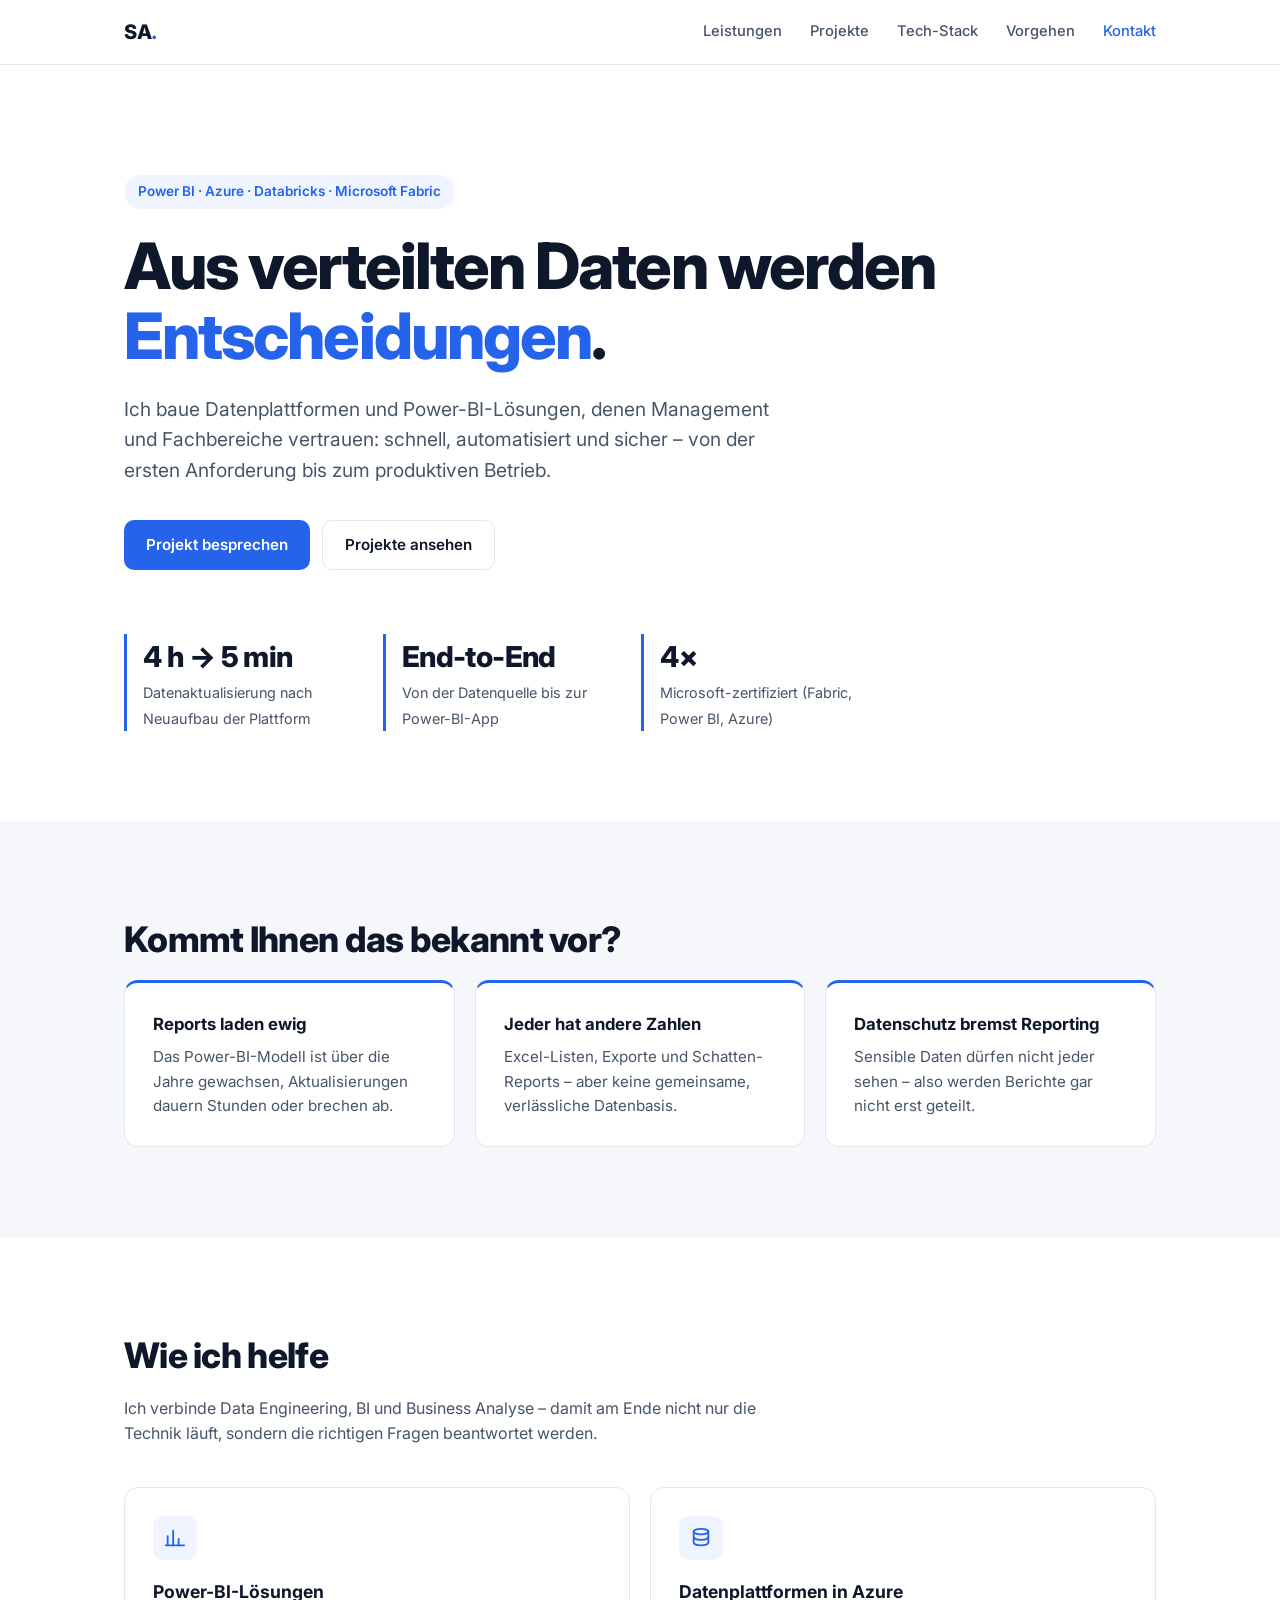
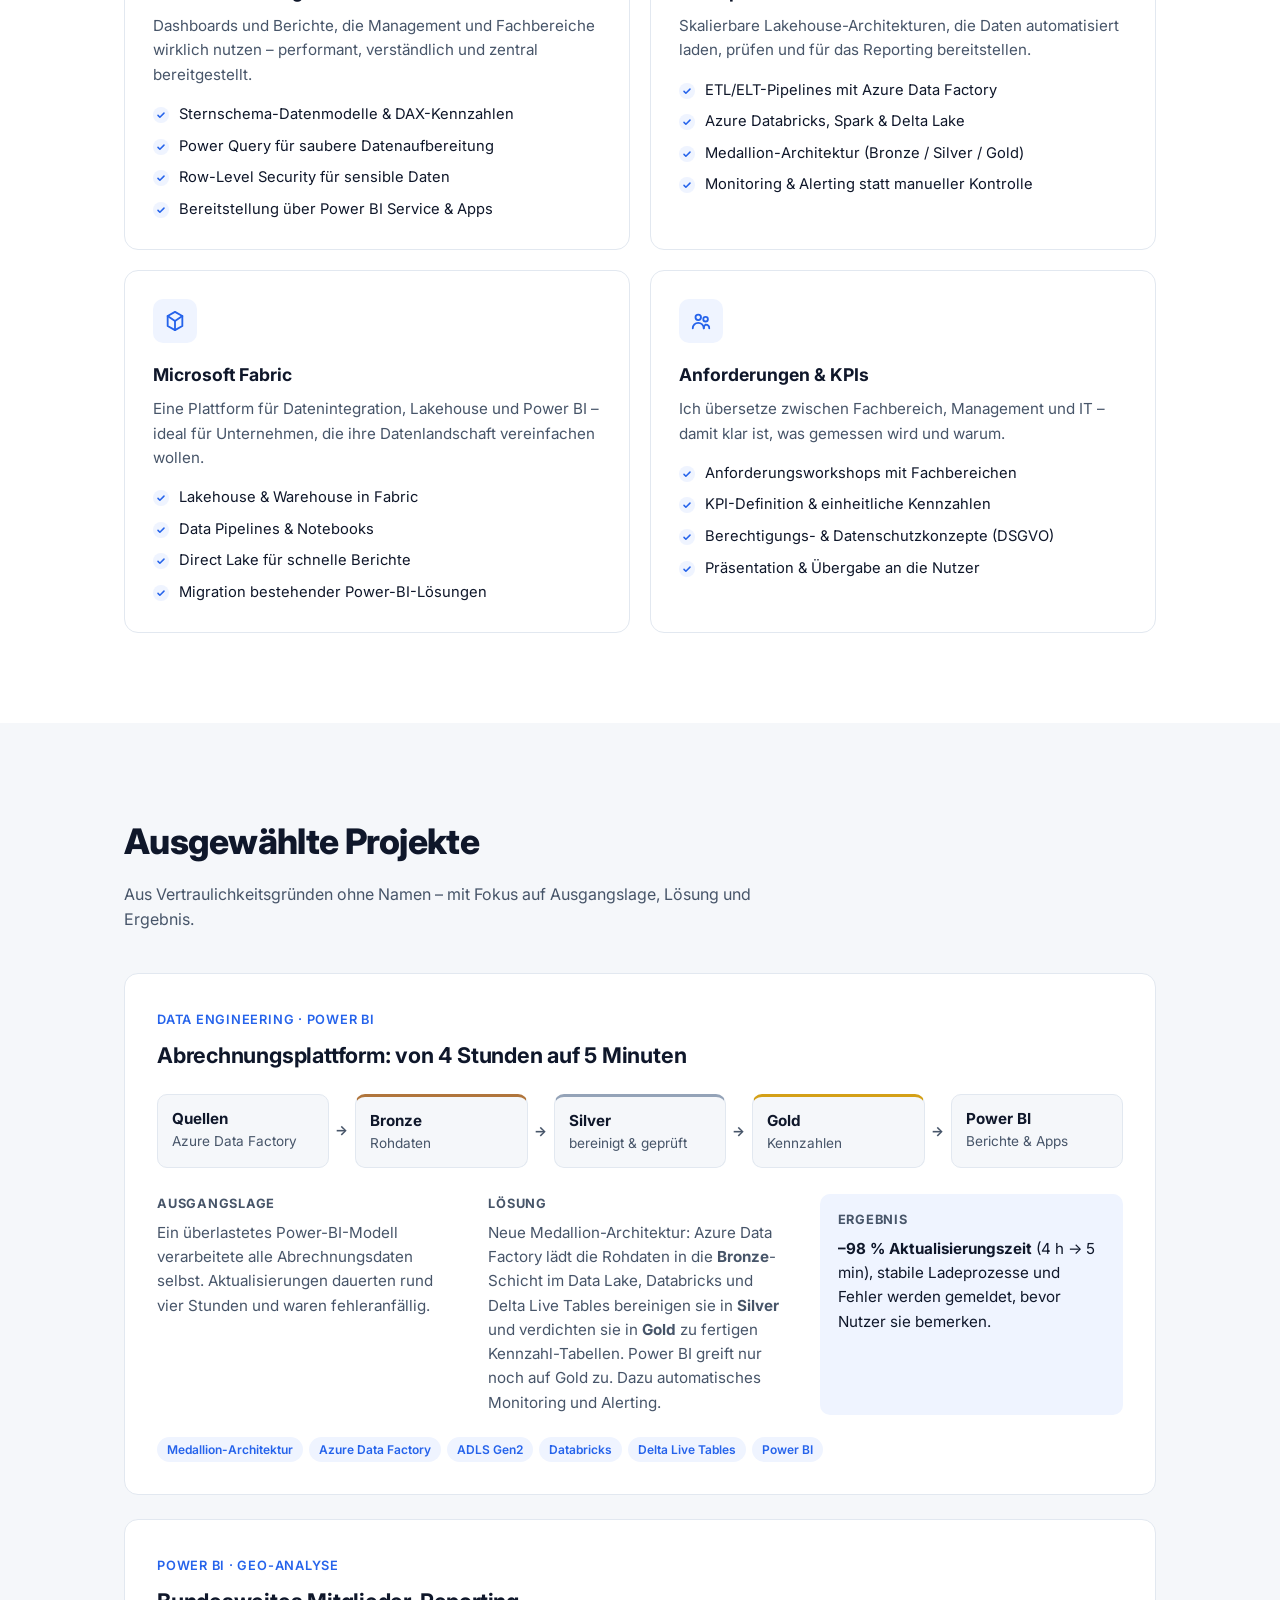
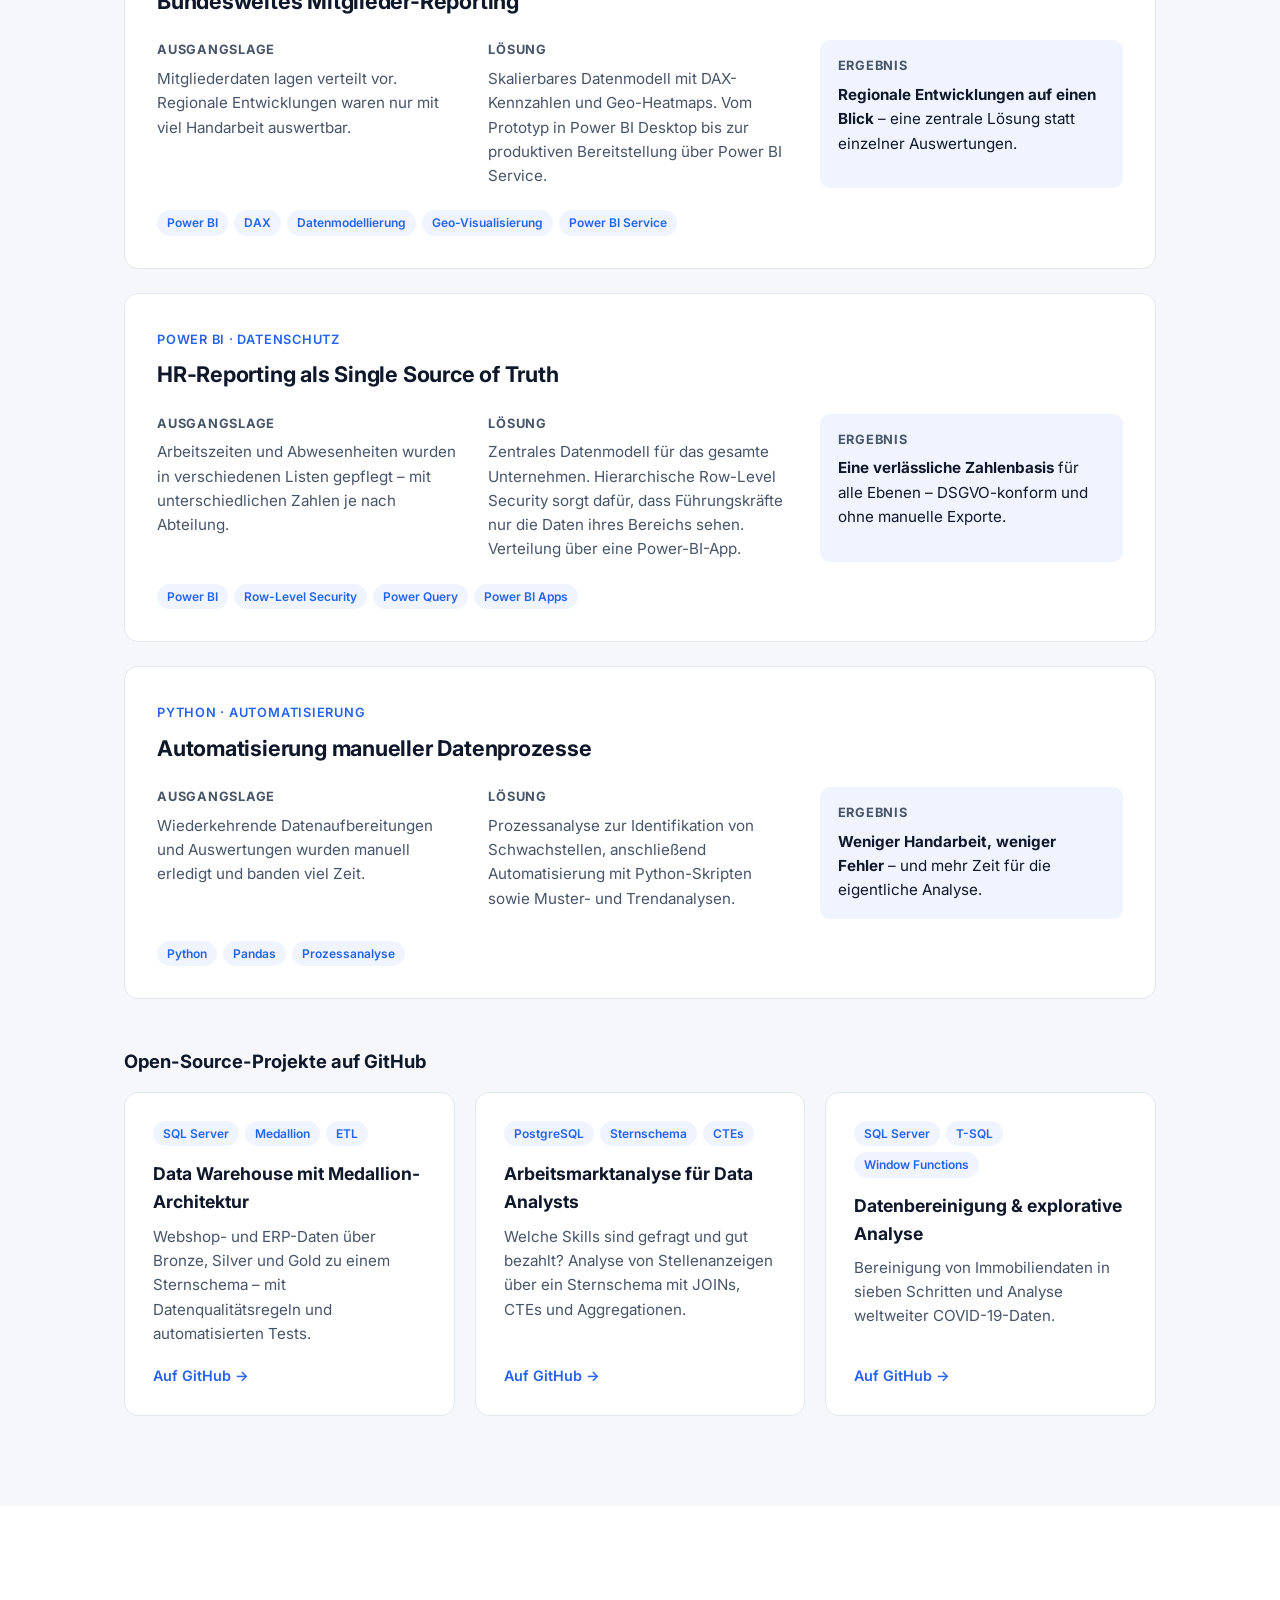
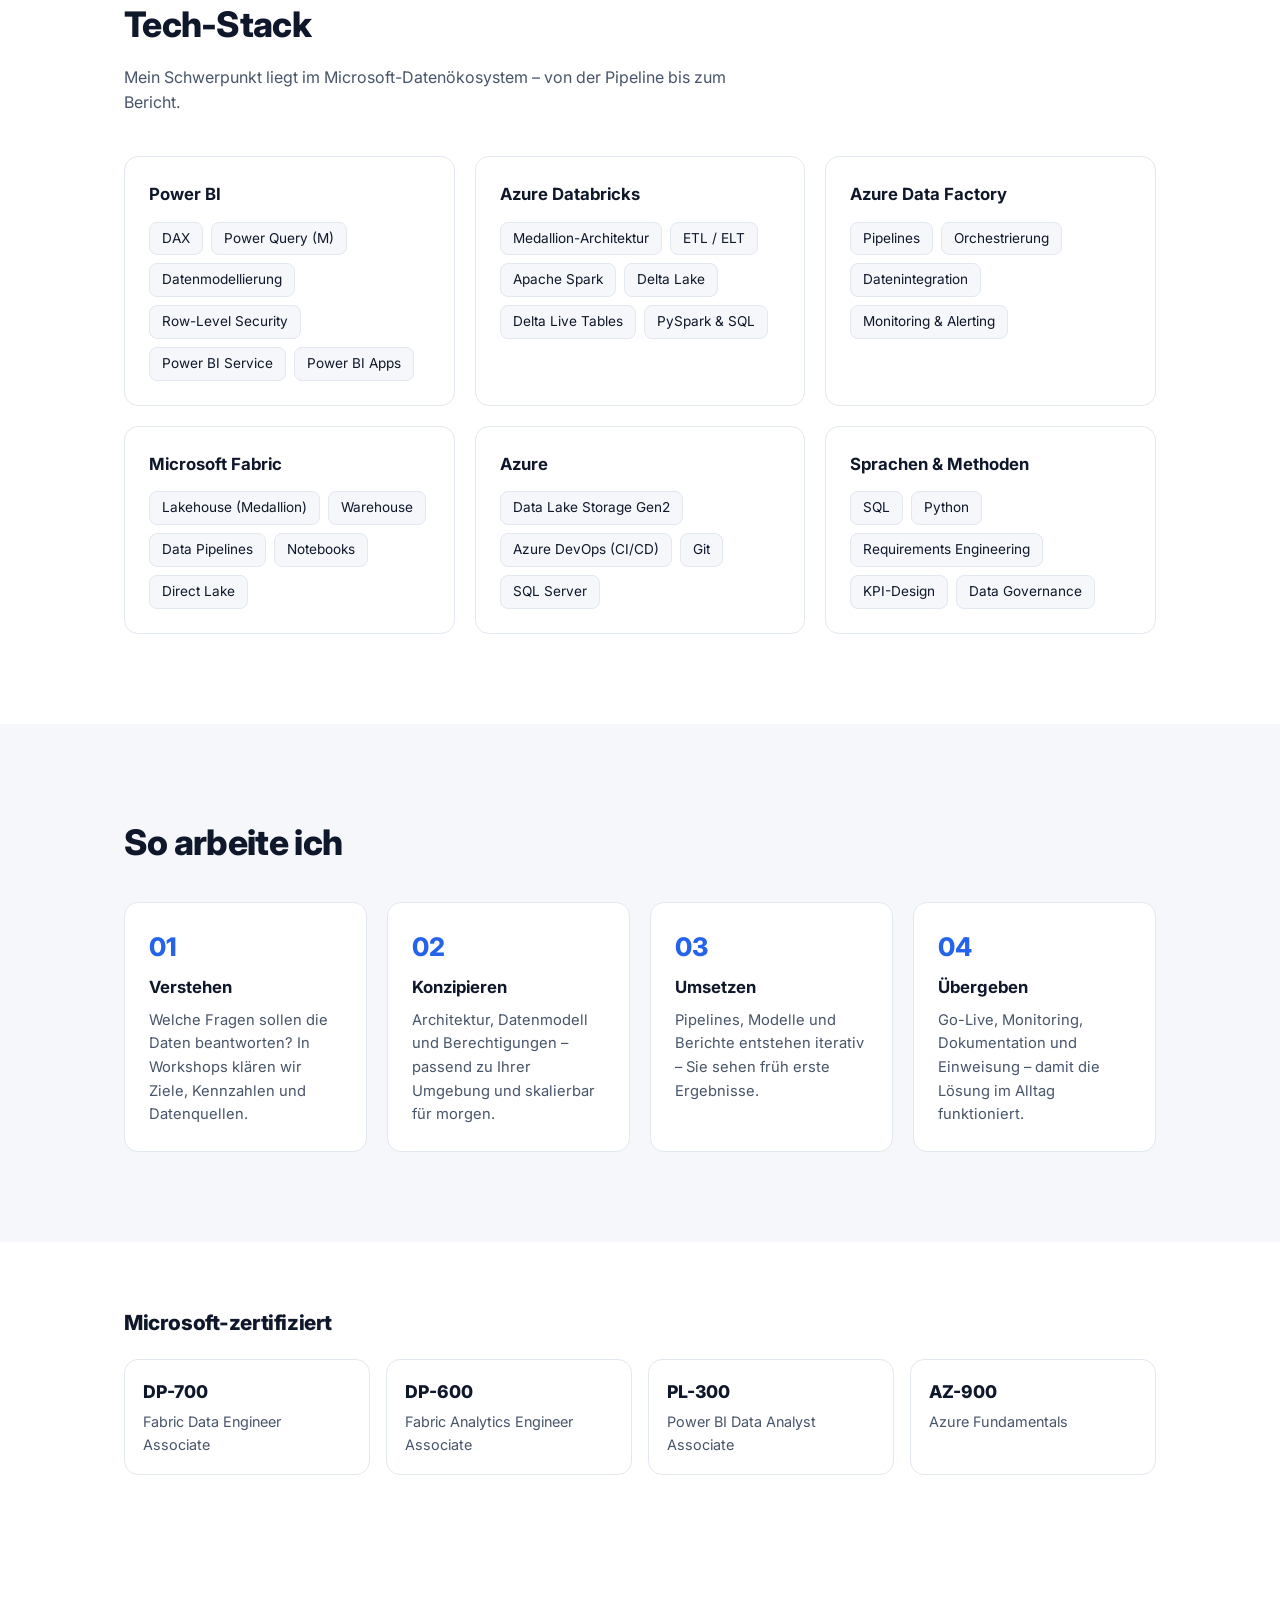
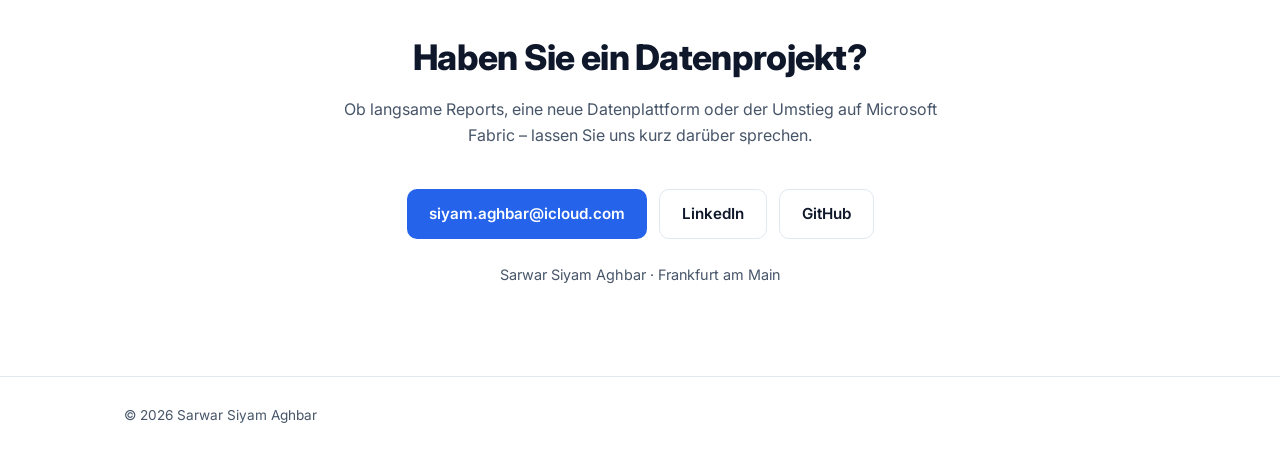
==== index.html @ bb701ed4 "Data-Warehouse-Projekt in Projektliste aufnehmen Co-Authored-By: Claude Opus 5.5 <noreply@anthropic." ====
<!doctype html>
<html lang="de">
<head>
  <meta charset="utf-8">
  <meta name="viewport" content="width=device-width, initial-scale=1">
  <title>Siyam Aghbar – Power BI & Azure Data Engineering</title>
  <meta name="description" content="Power BI, Azure Databricks, Azure Data Factory und Microsoft Fabric: Ich mache aus verteilten Daten verlässliche Reports und skalierbare Datenplattformen.">
  <link rel="preconnect" href="https://fonts.googleapis.com">
  <link rel="preconnect" href="https://fonts.gstatic.com" crossorigin>
  <link href="https://fonts.googleapis.com/css2?family=Inter:wght@400;500;600;700;800&display=swap" rel="stylesheet">
  <link rel="stylesheet" href="style.css">
</head>
<body>

  <header class="nav">
    <div class="container nav-inner">
      <a href="#top" class="logo">SA<span>.</span></a>
      <nav>
        <a href="#leistungen">Leistungen</a>
        <a href="#projekte">Projekte</a>
        <a href="#stack">Tech-Stack</a>
        <a href="#vorgehen">Vorgehen</a>
        <a href="#kontakt" class="nav-cta">Kontakt</a>
      </nav>
    </div>
  </header>

  <main id="top">

    <!-- HERO -->
    <section class="hero">
      <div class="container">
        <p class="eyebrow">Power BI · Azure · Databricks · Microsoft Fabric</p>
        <h1>Aus verteilten Daten werden <span class="hl">Entscheidungen</span>.</h1>
        <p class="lead">
          Ich baue Datenplattformen und Power-BI-Lösungen, denen Management und Fachbereiche vertrauen:
          schnell, automatisiert und sicher – von der ersten Anforderung bis zum produktiven Betrieb.
        </p>
        <div class="hero-actions">
          <a href="#kontakt" class="btn btn-primary">Projekt besprechen</a>
          <a href="#projekte" class="btn btn-ghost">Projekte ansehen</a>
        </div>
        <ul class="stats">
          <li><strong>4 h → 5 min</strong><span>Datenaktualisierung nach Neuaufbau der Plattform</span></li>
          <li><strong>End-to-End</strong><span>Von der Datenquelle bis zur Power-BI-App</span></li>
          <li><strong>4×</strong><span>Microsoft-zertifiziert (Fabric, Power BI, Azure)</span></li>
        </ul>
      </div>
    </section>

    <!-- PROBLEME -->
    <section class="section alt">
      <div class="container">
        <h2 class="section-title">Kommt Ihnen das bekannt vor?</h2>
        <div class="cards three pains">
          <div class="card">
            <h3>Reports laden ewig</h3>
            <p>Das Power-BI-Modell ist über die Jahre gewachsen, Aktualisierungen dauern Stunden oder brechen ab.</p>
          </div>
          <div class="card">
            <h3>Jeder hat andere Zahlen</h3>
            <p>Excel-Listen, Exporte und Schatten-Reports – aber keine gemeinsame, verlässliche Datenbasis.</p>
          </div>
          <div class="card">
            <h3>Datenschutz bremst Reporting</h3>
            <p>Sensible Daten dürfen nicht jeder sehen – also werden Berichte gar nicht erst geteilt.</p>
          </div>
        </div>
      </div>
    </section>

    <!-- LEISTUNGEN -->
    <section id="leistungen" class="section">
      <div class="container">
        <h2 class="section-title">Wie ich helfe</h2>
        <p class="section-intro">Ich verbinde Data Engineering, BI und Business Analyse – damit am Ende nicht nur die Technik läuft, sondern die richtigen Fragen beantwortet werden.</p>
        <div class="cards two">
          <article class="card service">
            <div class="icon" aria-hidden="true">
              <svg viewBox="0 0 24 24"><path d="M4 20V10"/><path d="M10 20V4"/><path d="M16 20v-7"/><path d="M22 20H2"/></svg>
            </div>
            <h3>Power-BI-Lösungen</h3>
            <p>Dashboards und Berichte, die Management und Fachbereiche wirklich nutzen – performant, verständlich und zentral bereitgestellt.</p>
            <ul class="checks">
              <li>Sternschema-Datenmodelle & DAX-Kennzahlen</li>
              <li>Power Query für saubere Datenaufbereitung</li>
              <li>Row-Level Security für sensible Daten</li>
              <li>Bereitstellung über Power BI Service & Apps</li>
            </ul>
          </article>
          <article class="card service">
            <div class="icon" aria-hidden="true">
              <svg viewBox="0 0 24 24"><ellipse cx="12" cy="5" rx="8" ry="3"/><path d="M4 5v6c0 1.7 3.6 3 8 3s8-1.3 8-3V5"/><path d="M4 11v6c0 1.7 3.6 3 8 3s8-1.3 8-3v-6"/></svg>
            </div>
            <h3>Datenplattformen in Azure</h3>
            <p>Skalierbare Lakehouse-Architekturen, die Daten automatisiert laden, prüfen und für das Reporting bereitstellen.</p>
            <ul class="checks">
              <li>ETL/ELT-Pipelines mit Azure Data Factory</li>
              <li>Azure Databricks, Spark & Delta Lake</li>
              <li>Medallion-Architektur (Bronze / Silver / Gold)</li>
              <li>Monitoring & Alerting statt manueller Kontrolle</li>
            </ul>
          </article>
          <article class="card service">
            <div class="icon" aria-hidden="true">
              <svg viewBox="0 0 24 24"><path d="M12 2l8 4.5v11L12 22l-8-4.5v-11z"/><path d="M12 22V12"/><path d="M20 6.5l-8 5.5-8-5.5"/></svg>
            </div>
            <h3>Microsoft Fabric</h3>
            <p>Eine Plattform für Datenintegration, Lakehouse und Power BI – ideal für Unternehmen, die ihre Datenlandschaft vereinfachen wollen.</p>
            <ul class="checks">
              <li>Lakehouse & Warehouse in Fabric</li>
              <li>Data Pipelines & Notebooks</li>
              <li>Direct Lake für schnelle Berichte</li>
              <li>Migration bestehender Power-BI-Lösungen</li>
            </ul>
          </article>
          <article class="card service">
            <div class="icon" aria-hidden="true">
              <svg viewBox="0 0 24 24"><circle cx="9" cy="8" r="3"/><circle cx="17" cy="10" r="2.5"/><path d="M3 20c0-3.3 2.7-6 6-6s6 2.7 6 6"/><path d="M15 20c0-2 1-3.5 2-4 2.5 0 4 1.8 4 4"/></svg>
            </div>
            <h3>Anforderungen & KPIs</h3>
            <p>Ich übersetze zwischen Fachbereich, Management und IT – damit klar ist, was gemessen wird und warum.</p>
            <ul class="checks">
              <li>Anforderungsworkshops mit Fachbereichen</li>
              <li>KPI-Definition & einheitliche Kennzahlen</li>
              <li>Berechtigungs- & Datenschutzkonzepte (DSGVO)</li>
              <li>Präsentation & Übergabe an die Nutzer</li>
            </ul>
          </article>
        </div>
      </div>
    </section>

    <!-- PROJEKTE -->
    <section id="projekte" class="section alt">
      <div class="container">
        <h2 class="section-title">Ausgewählte Projekte</h2>
        <p class="section-intro">Aus Vertraulichkeitsgründen ohne Namen – mit Fokus auf Ausgangslage, Lösung und Ergebnis.</p>

        <article class="case">
          <div class="case-head">
            <span class="case-label">Data Engineering · Power BI</span>
            <h3>Abrechnungsplattform: von 4 Stunden auf 5 Minuten</h3>
          </div>
          <div class="flow" aria-label="Datenfluss der Medallion-Architektur">
            <div class="flow-step"><strong>Quellen</strong><span>Azure Data Factory</span></div>
            <div class="flow-step bronze"><strong>Bronze</strong><span>Rohdaten</span></div>
            <div class="flow-step silver"><strong>Silver</strong><span>bereinigt & geprüft</span></div>
            <div class="flow-step gold"><strong>Gold</strong><span>Kennzahlen</span></div>
            <div class="flow-step"><strong>Power BI</strong><span>Berichte & Apps</span></div>
          </div>
          <div class="case-grid">
            <div><h4>Ausgangslage</h4><p>Ein überlastetes Power-BI-Modell verarbeitete alle Abrechnungsdaten selbst. Aktualisierungen dauerten rund vier Stunden und waren fehleranfällig.</p></div>
            <div><h4>Lösung</h4><p>Neue Medallion-Architektur: Azure Data Factory lädt die Rohdaten in die <strong>Bronze</strong>-Schicht im Data Lake, Databricks und Delta Live Tables bereinigen sie in <strong>Silver</strong> und verdichten sie in <strong>Gold</strong> zu fertigen Kennzahl-Tabellen. Power BI greift nur noch auf Gold zu. Dazu automatisches Monitoring und Alerting.</p></div>
            <div class="result"><h4>Ergebnis</h4><p><strong>–98 % Aktualisierungszeit</strong> (4 h → 5 min), stabile Ladeprozesse und Fehler werden gemeldet, bevor Nutzer sie bemerken.</p></div>
          </div>
          <div class="tags"><span>Medallion-Architektur</span><span>Azure Data Factory</span><span>ADLS Gen2</span><span>Databricks</span><span>Delta Live Tables</span><span>Power BI</span></div>
        </article>

        <article class="case">
          <div class="case-head">
            <span class="case-label">Power BI · Geo-Analyse</span>
            <h3>Bundesweites Mitglieder-Reporting</h3>
          </div>
          <div class="case-grid">
            <div><h4>Ausgangslage</h4><p>Mitgliederdaten lagen verteilt vor. Regionale Entwicklungen waren nur mit viel Handarbeit auswertbar.</p></div>
            <div><h4>Lösung</h4><p>Skalierbares Datenmodell mit DAX-Kennzahlen und Geo-Heatmaps. Vom Prototyp in Power BI Desktop bis zur produktiven Bereitstellung über Power BI Service.</p></div>
            <div class="result"><h4>Ergebnis</h4><p><strong>Regionale Entwicklungen auf einen Blick</strong> – eine zentrale Lösung statt einzelner Auswertungen.</p></div>
          </div>
          <div class="tags"><span>Power BI</span><span>DAX</span><span>Datenmodellierung</span><span>Geo-Visualisierung</span><span>Power BI Service</span></div>
        </article>

        <article class="case">
          <div class="case-head">
            <span class="case-label">Power BI · Datenschutz</span>
            <h3>HR-Reporting als Single Source of Truth</h3>
          </div>
          <div class="case-grid">
            <div><h4>Ausgangslage</h4><p>Arbeitszeiten und Abwesenheiten wurden in verschiedenen Listen gepflegt – mit unterschiedlichen Zahlen je nach Abteilung.</p></div>
            <div><h4>Lösung</h4><p>Zentrales Datenmodell für das gesamte Unternehmen. Hierarchische Row-Level Security sorgt dafür, dass Führungskräfte nur die Daten ihres Bereichs sehen. Verteilung über eine Power-BI-App.</p></div>
            <div class="result"><h4>Ergebnis</h4><p><strong>Eine verlässliche Zahlenbasis</strong> für alle Ebenen – DSGVO-konform und ohne manuelle Exporte.</p></div>
          </div>
          <div class="tags"><span>Power BI</span><span>Row-Level Security</span><span>Power Query</span><span>Power BI Apps</span></div>
        </article>

        <article class="case">
          <div class="case-head">
            <span class="case-label">Python · Automatisierung</span>
            <h3>Automatisierung manueller Datenprozesse</h3>
          </div>
          <div class="case-grid">
            <div><h4>Ausgangslage</h4><p>Wiederkehrende Datenaufbereitungen und Auswertungen wurden manuell erledigt und banden viel Zeit.</p></div>
            <div><h4>Lösung</h4><p>Prozessanalyse zur Identifikation von Schwachstellen, anschließend Automatisierung mit Python-Skripten sowie Muster- und Trendanalysen.</p></div>
            <div class="result"><h4>Ergebnis</h4><p><strong>Weniger Handarbeit, weniger Fehler</strong> – und mehr Zeit für die eigentliche Analyse.</p></div>
          </div>
          <div class="tags"><span>Python</span><span>Pandas</span><span>Prozessanalyse</span></div>
        </article>

        <h3 class="sub-title">Open-Source-Projekte auf GitHub</h3>
        <div class="cards three">
          <a class="card project" href="https://github.com/sarwar-siyam/sql-data-warehouse-project" target="_blank" rel="noopener">
            <div class="tags"><span>SQL Server</span><span>Medallion</span><span>ETL</span></div>
            <h3>Data Warehouse mit Medallion-Architektur</h3>
            <p>Webshop- und ERP-Daten über Bronze, Silver und Gold zu einem Sternschema – mit Datenqualitätsregeln und automatisierten Tests.</p>
            <span class="more">Auf GitHub →</span>
          </a>
          <a class="card project" href="https://github.com/sarwar-siyam/Postgres_Queries" target="_blank" rel="noopener">
            <div class="tags"><span>PostgreSQL</span><span>Sternschema</span><span>CTEs</span></div>
            <h3>Arbeitsmarktanalyse für Data Analysts</h3>
            <p>Welche Skills sind gefragt und gut bezahlt? Analyse von Stellenanzeigen über ein Sternschema mit JOINs, CTEs und Aggregationen.</p>
            <span class="more">Auf GitHub →</span>
          </a>
          <a class="card project" href="https://github.com/sarwar-siyam/sql_projekte" target="_blank" rel="noopener">
            <div class="tags"><span>SQL Server</span><span>T-SQL</span><span>Window Functions</span></div>
            <h3>Datenbereinigung & explorative Analyse</h3>
            <p>Bereinigung von Immobiliendaten in sieben Schritten und Analyse weltweiter COVID-19-Daten.</p>
            <span class="more">Auf GitHub →</span>
          </a>
        </div>
      </div>
    </section>

    <!-- TECH STACK -->
    <section id="stack" class="section">
      <div class="container">
        <h2 class="section-title">Tech-Stack</h2>
        <p class="section-intro">Mein Schwerpunkt liegt im Microsoft-Datenökosystem – von der Pipeline bis zum Bericht.</p>
        <div class="stack">
          <div class="stack-item">
            <h3>Power BI</h3>
            <ul class="chips"><li>DAX</li><li>Power Query (M)</li><li>Datenmodellierung</li><li>Row-Level Security</li><li>Power BI Service</li><li>Power BI Apps</li></ul>
          </div>
          <div class="stack-item">
            <h3>Azure Databricks</h3>
            <ul class="chips"><li>Medallion-Architektur</li><li>ETL / ELT</li><li>Apache Spark</li><li>Delta Lake</li><li>Delta Live Tables</li><li>PySpark & SQL</li></ul>
          </div>
          <div class="stack-item">
            <h3>Azure Data Factory</h3>
            <ul class="chips"><li>Pipelines</li><li>Orchestrierung</li><li>Datenintegration</li><li>Monitoring & Alerting</li></ul>
          </div>
          <div class="stack-item">
            <h3>Microsoft Fabric</h3>
            <ul class="chips"><li>Lakehouse (Medallion)</li><li>Warehouse</li><li>Data Pipelines</li><li>Notebooks</li><li>Direct Lake</li></ul>
          </div>
          <div class="stack-item">
            <h3>Azure</h3>
            <ul class="chips"><li>Data Lake Storage Gen2</li><li>Azure DevOps (CI/CD)</li><li>Git</li><li>SQL Server</li></ul>
          </div>
          <div class="stack-item">
            <h3>Sprachen & Methoden</h3>
            <ul class="chips"><li>SQL</li><li>Python</li><li>Requirements Engineering</li><li>KPI-Design</li><li>Data Governance</li></ul>
          </div>
        </div>
      </div>
    </section>

    <!-- VORGEHEN -->
    <section id="vorgehen" class="section alt">
      <div class="container">
        <h2 class="section-title">So arbeite ich</h2>
        <ol class="steps">
          <li><span class="num">01</span><h3>Verstehen</h3><p>Welche Fragen sollen die Daten beantworten? In Workshops klären wir Ziele, Kennzahlen und Datenquellen.</p></li>
          <li><span class="num">02</span><h3>Konzipieren</h3><p>Architektur, Datenmodell und Berechtigungen – passend zu Ihrer Umgebung und skalierbar für morgen.</p></li>
          <li><span class="num">03</span><h3>Umsetzen</h3><p>Pipelines, Modelle und Berichte entstehen iterativ – Sie sehen früh erste Ergebnisse.</p></li>
          <li><span class="num">04</span><h3>Übergeben</h3><p>Go-Live, Monitoring, Dokumentation und Einweisung – damit die Lösung im Alltag funktioniert.</p></li>
        </ol>
      </div>
    </section>

    <!-- ZERTIFIZIERUNGEN -->
    <section class="section certs-section">
      <div class="container">
        <h2 class="section-title small">Microsoft-zertifiziert</h2>
        <div class="certs">
          <div class="cert"><span class="code">DP-700</span><span>Fabric Data Engineer Associate</span></div>
          <div class="cert"><span class="code">DP-600</span><span>Fabric Analytics Engineer Associate</span></div>
          <div class="cert"><span class="code">PL-300</span><span>Power BI Data Analyst Associate</span></div>
          <div class="cert"><span class="code">AZ-900</span><span>Azure Fundamentals</span></div>
        </div>
      </div>
    </section>

    <!-- KONTAKT -->
    <section id="kontakt" class="section contact">
      <div class="container">
        <h2 class="section-title">Haben Sie ein Datenprojekt?</h2>
        <p class="section-intro">Ob langsame Reports, eine neue Datenplattform oder der Umstieg auf Microsoft Fabric – lassen Sie uns kurz darüber sprechen.</p>
        <div class="contact-links">
          <a class="btn btn-primary" href="mailto:siyam.aghbar@icloud.com">siyam.aghbar@icloud.com</a>
          <a class="btn btn-ghost" href="https://www.linkedin.com/in/siyam-aghbar-1a1a46248/" target="_blank" rel="noopener">LinkedIn</a>
          <a class="btn btn-ghost" href="https://github.com/sarwar-siyam" target="_blank" rel="noopener">GitHub</a>
        </div>
        <p class="location">Sarwar Siyam Aghbar · Frankfurt am Main</p>
      </div>
    </section>
  </main>

  <footer class="footer">
    <div class="container">© 2026 Sarwar Siyam Aghbar</div>
  </footer>

</body>
</html>
---- style.css ----
:root {
  --bg: #ffffff;
  --bg-alt: #f5f7fa;
  --text: #0f172a;
  --muted: #475569;
  --border: #e2e8f0;
  --accent: #2563eb;
  --accent-soft: #eff4ff;
  --card: #ffffff;
  --radius: 14px;
}

@media (prefers-color-scheme: dark) {
  :root {
    --bg: #0b1120;
    --bg-alt: #111827;
    --text: #e5e7eb;
    --muted: #9ca3af;
    --border: #1f2937;
    --accent: #60a5fa;
    --accent-soft: #172554;
    --card: #111827;
  }
  .section.alt .card { background: #0b1120; }
}

* { box-sizing: border-box; margin: 0; padding: 0; }

html { scroll-behavior: smooth; scroll-padding-top: 72px; }

body {
  font-family: "Inter", system-ui, -apple-system, sans-serif;
  background: var(--bg);
  color: var(--text);
  line-height: 1.6;
  -webkit-font-smoothing: antialiased;
}

a { color: inherit; text-decoration: none; }

.container { max-width: 1080px; margin: 0 auto; padding: 0 24px; }

/* NAV */
.nav {
  position: sticky; top: 0; z-index: 10;
  background: color-mix(in srgb, var(--bg) 85%, transparent);
  backdrop-filter: blur(10px);
  border-bottom: 1px solid var(--border);
}
.nav-inner { display: flex; align-items: center; justify-content: space-between; height: 64px; }
.logo { font-weight: 800; font-size: 1.25rem; letter-spacing: -0.02em; }
.logo span { color: var(--accent); }
.nav nav { display: flex; gap: 28px; align-items: center; }
.nav nav a { font-size: 0.92rem; font-weight: 500; color: var(--muted); transition: color .2s; }
.nav nav a:hover { color: var(--text); }
.nav nav a.nav-cta { color: var(--accent); }

/* HERO */
.hero { padding: 110px 0 90px; }
.eyebrow {
  display: inline-block; font-size: 0.85rem; font-weight: 600;
  color: var(--accent); background: var(--accent-soft);
  padding: 6px 14px; border-radius: 999px; margin-bottom: 22px;
}
.hero h1 { font-size: clamp(2.4rem, 6vw, 4rem); font-weight: 800; letter-spacing: -0.03em; line-height: 1.1; }
.lead { font-size: 1.2rem; color: var(--muted); max-width: 680px; margin-top: 22px; }
.lead strong { color: var(--text); font-weight: 600; }
.hero-actions { display: flex; gap: 12px; flex-wrap: wrap; margin-top: 34px; }

.btn {
  display: inline-flex; align-items: center; justify-content: center;
  padding: 12px 22px; border-radius: 10px; font-weight: 600; font-size: 0.95rem;
  transition: transform .15s, background .2s, border-color .2s;
}
.btn:hover { transform: translateY(-1px); }
.btn-primary { background: var(--accent); color: #fff; }
.btn-ghost { border: 1px solid var(--border); }
.btn-ghost:hover { border-color: var(--accent); }

.stats {
  list-style: none; display: grid; grid-template-columns: repeat(3, 1fr);
  gap: 16px; margin-top: 64px; max-width: 760px;
}
.stats li { border-left: 3px solid var(--accent); padding-left: 16px; }
.stats strong { display: block; font-size: 1.8rem; font-weight: 800; letter-spacing: -0.02em; }
.stats span { font-size: 0.9rem; color: var(--muted); }

/* SECTIONS */
.section { padding: 90px 0; }
.section.alt { background: var(--bg-alt); }
.section-title { font-size: clamp(1.7rem, 3.5vw, 2.2rem); font-weight: 800; letter-spacing: -0.02em; margin-bottom: 12px; }
.section-intro { color: var(--muted); max-width: 640px; margin-bottom: 40px; }
.sub-title { font-size: 1.15rem; margin: 48px 0 16px; }

/* CARDS */
.cards { display: grid; gap: 20px; }
.cards.three { grid-template-columns: repeat(3, 1fr); }
.cards.two { grid-template-columns: repeat(2, 1fr); }
.card {
  background: var(--card); border: 1px solid var(--border);
  border-radius: var(--radius); padding: 28px;
}
.card h3 { font-size: 1.1rem; margin-bottom: 8px; }
.card p { color: var(--muted); font-size: 0.95rem; }

.icon {
  width: 44px; height: 44px; border-radius: 10px; background: var(--accent-soft);
  display: grid; place-items: center; margin-bottom: 18px;
}
.icon svg { width: 22px; height: 22px; fill: none; stroke: var(--accent); stroke-width: 2; stroke-linecap: round; stroke-linejoin: round; }

.project { display: flex; flex-direction: column; transition: border-color .2s, transform .2s, box-shadow .2s; }
.project:hover { border-color: var(--accent); transform: translateY(-3px); box-shadow: 0 10px 30px -12px rgba(37, 99, 235, .25); }
.project p { flex: 1; }
.tags { display: flex; flex-wrap: wrap; gap: 6px; margin-bottom: 14px; }
.tags span { font-size: 0.75rem; font-weight: 600; color: var(--accent); background: var(--accent-soft); padding: 3px 10px; border-radius: 999px; }
.more { margin-top: 18px; font-weight: 600; font-size: 0.9rem; color: var(--accent); }

/* TIMELINE */
.timeline { list-style: none; margin-top: 32px; border-left: 2px solid var(--border); }
.timeline > li { position: relative; padding: 0 0 44px 32px; }
.timeline > li:last-child { padding-bottom: 0; }
.timeline > li::before {
  content: ""; position: absolute; left: -7px; top: 6px;
  width: 12px; height: 12px; border-radius: 50%;
  background: var(--accent); box-shadow: 0 0 0 4px var(--bg-alt);
}
.date { font-size: 0.85rem; font-weight: 600; color: var(--accent); }
.timeline h3 { font-size: 1.15rem; margin-top: 2px; }
.meta { color: var(--muted); font-size: 0.9rem; margin-bottom: 10px; }
.timeline ul { padding-left: 18px; color: var(--muted); }
.timeline ul li { margin-bottom: 6px; }
.timeline ul strong { color: var(--text); font-weight: 600; }

/* SKILLS */
.skills-grid { display: grid; grid-template-columns: repeat(3, 1fr); gap: 28px; margin-top: 32px; }
.skill-group h3 { font-size: 0.95rem; margin-bottom: 10px; }
.chips { list-style: none; display: flex; flex-wrap: wrap; gap: 8px; }
.chips li { font-size: 0.85rem; padding: 5px 12px; border: 1px solid var(--border); border-radius: 8px; background: var(--card); }

.certs { display: grid; grid-template-columns: repeat(4, 1fr); gap: 16px; }
.cert {
  display: flex; flex-direction: column; gap: 4px;
  background: var(--card); border: 1px solid var(--border); border-radius: var(--radius); padding: 18px;
  font-size: 0.9rem; color: var(--muted);
}
.cert .code { font-weight: 800; font-size: 1.1rem; color: var(--text); }
.edu { margin-top: 48px; }

/* CONTACT */
.contact { text-align: center; }
.contact .section-intro { margin-left: auto; margin-right: auto; }
.contact-links { display: flex; gap: 12px; justify-content: center; flex-wrap: wrap; }
.location { margin-top: 24px; color: var(--muted); font-size: 0.9rem; }

.footer { border-top: 1px solid var(--border); padding: 28px 0; font-size: 0.85rem; color: var(--muted); }

/* RESPONSIVE */
@media (max-width: 860px) {
  .cards.three, .skills-grid { grid-template-columns: 1fr 1fr; }
  .certs { grid-template-columns: 1fr 1fr; }
}
@media (max-width: 640px) {
  .container { padding: 0 16px; }
  .nav nav a:not(.nav-cta) { display: none; }
  .hero { padding: 70px 0 60px; }
  .stats, .cards.three, .cards.two, .skills-grid, .certs { grid-template-columns: 1fr; }
  .stats { gap: 20px; margin-top: 44px; }
  .section { padding: 64px 0; }
  .card { padding: 22px; }
}

/* ===== v2: Kundennutzen & Projekte ===== */
.hl { color: var(--accent); }
.hero h1 { max-width: 820px; }

.pains .card h3 { font-size: 1.05rem; }
.pains .card { border-top: 3px solid var(--accent); }

.service p { margin-bottom: 16px; }
.checks { list-style: none; display: grid; gap: 8px; font-size: 0.92rem; }
.checks li { position: relative; padding-left: 26px; }
.checks li::before {
  content: ""; position: absolute; left: 0; top: 4px; width: 16px; height: 16px; border-radius: 50%;
  background: var(--accent-soft) url("data:image/svg+xml,%3Csvg xmlns='http://www.w3.org/2000/svg' viewBox='0 0 16 16'%3E%3Cpath d='M4 8.5l2.5 2.5L12 5.5' fill='none' stroke='%232563eb' stroke-width='2' stroke-linecap='round' stroke-linejoin='round'/%3E%3C/svg%3E") center/12px no-repeat;
}

.case {
  background: var(--card); border: 1px solid var(--border); border-radius: var(--radius);
  padding: 32px; margin-bottom: 24px;
}
.case-label { font-size: 0.8rem; font-weight: 600; color: var(--accent); text-transform: uppercase; letter-spacing: 0.06em; }
.case-head h3 { font-size: 1.35rem; margin: 6px 0 22px; letter-spacing: -0.01em; }
.case-grid { display: grid; grid-template-columns: repeat(3, 1fr); gap: 28px; margin-bottom: 22px; }
.case-grid h4 { font-size: 0.8rem; text-transform: uppercase; letter-spacing: 0.06em; color: var(--muted); margin-bottom: 6px; }
.case-grid p { font-size: 0.95rem; color: var(--muted); }
.case-grid .result { background: var(--accent-soft); border-radius: 10px; padding: 16px 18px; }
.case-grid .result p, .case-grid .result strong { color: var(--text); }
.case .tags { margin-bottom: 0; }

.stack { display: grid; grid-template-columns: repeat(3, 1fr); gap: 20px; }
.stack-item { background: var(--card); border: 1px solid var(--border); border-radius: var(--radius); padding: 24px; }
.stack-item h3 { font-size: 1.05rem; margin-bottom: 14px; }
.stack-item .chips li { background: var(--bg-alt); }

.steps { list-style: none; display: grid; grid-template-columns: repeat(4, 1fr); gap: 20px; margin-top: 32px; }
.steps li { background: var(--card); border: 1px solid var(--border); border-radius: var(--radius); padding: 24px; }
.steps .num { font-size: 1.6rem; font-weight: 800; color: var(--accent); }
.steps h3 { font-size: 1.05rem; margin: 6px 0 8px; }
.steps p { font-size: 0.92rem; color: var(--muted); }

.certs-section { padding: 64px 0; }
.section-title.small { font-size: 1.3rem; margin-bottom: 20px; }

@media (prefers-color-scheme: dark) {
  .section.alt .case, .section.alt .steps li { background: #0b1120; }
}

@media (max-width: 860px) {
  .case-grid { grid-template-columns: 1fr; gap: 18px; }
  .stack, .steps { grid-template-columns: 1fr 1fr; }
}
@media (max-width: 640px) {
  .stack, .steps { grid-template-columns: 1fr; }
  .case { padding: 22px; }
  .case-head h3 { font-size: 1.15rem; }
}

/* Medallion-Datenfluss */
.flow { display: flex; align-items: stretch; gap: 26px; margin-bottom: 26px; flex-wrap: wrap; }
.flow-step {
  position: relative; flex: 1 1 0; min-width: 110px;
  border: 1px solid var(--border); border-radius: 10px; padding: 12px 14px;
  background: var(--bg-alt); font-size: 0.85rem;
}
.flow-step strong { display: block; font-size: 0.95rem; }
.flow-step span { color: var(--muted); }
.flow-step:not(:last-child)::after {
  content: "→"; position: absolute; right: -20px; top: 50%; transform: translateY(-50%);
  color: var(--muted); font-weight: 700;
}
.flow-step.bronze { border-top: 3px solid #b0753c; }
.flow-step.silver { border-top: 3px solid #94a3b8; }
.flow-step.gold   { border-top: 3px solid #d4a017; }
@media (max-width: 640px) {
  .flow { flex-direction: column; gap: 22px; }
  .flow-step:not(:last-child)::after { content: "↓"; right: auto; left: 50%; top: auto; bottom: -21px; transform: translateX(-50%); }
}
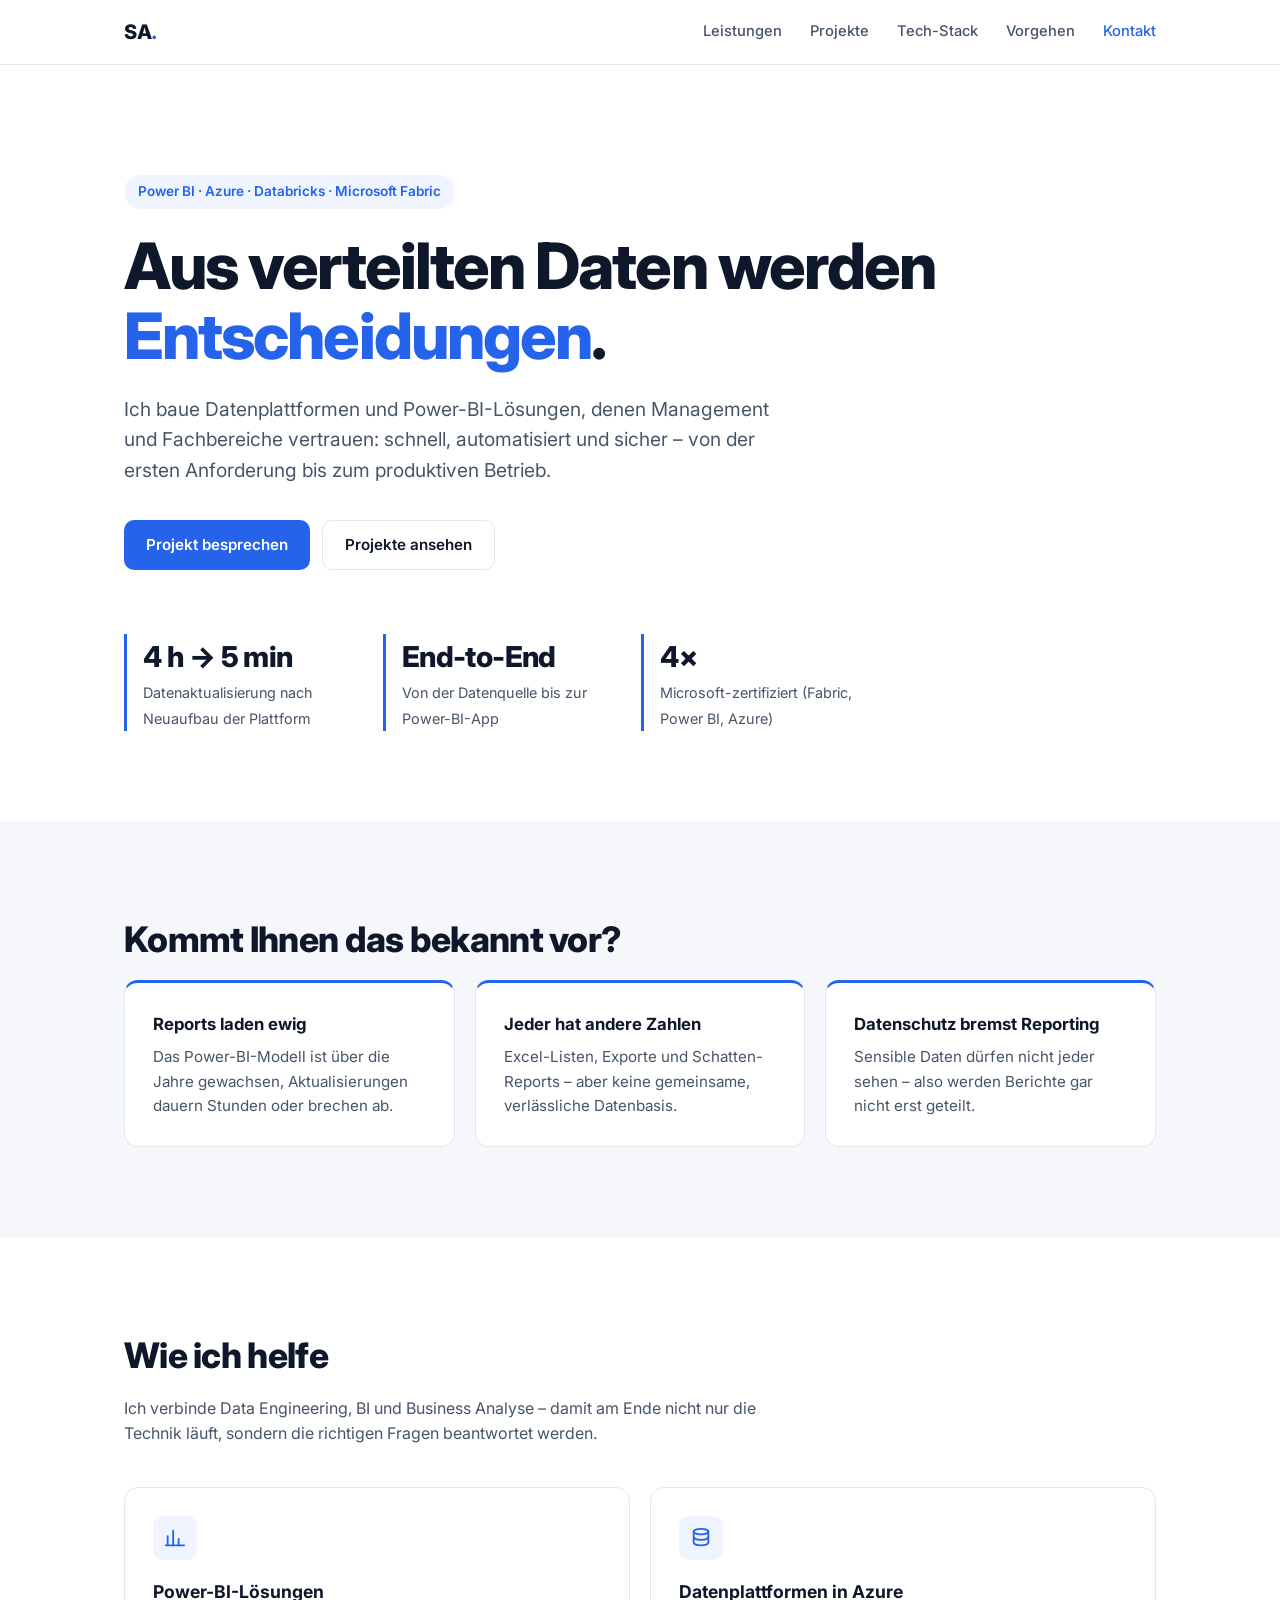
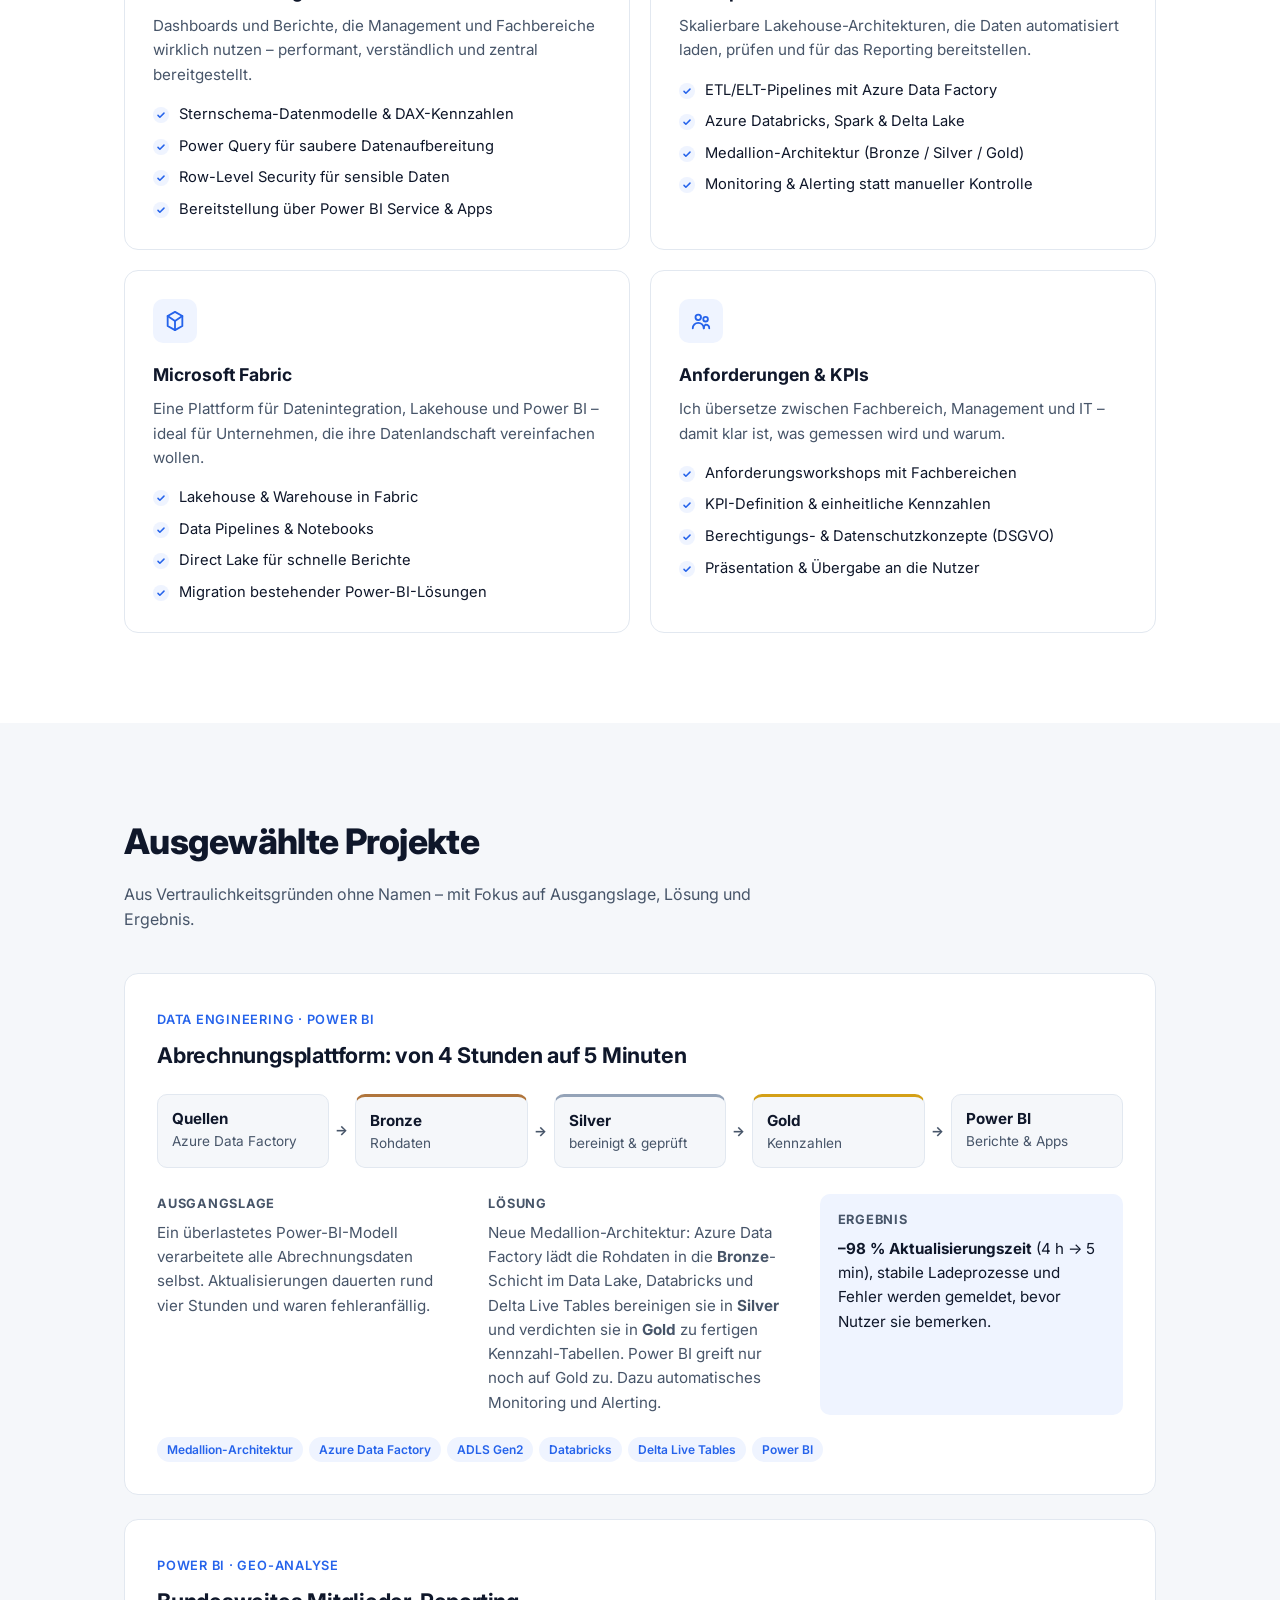
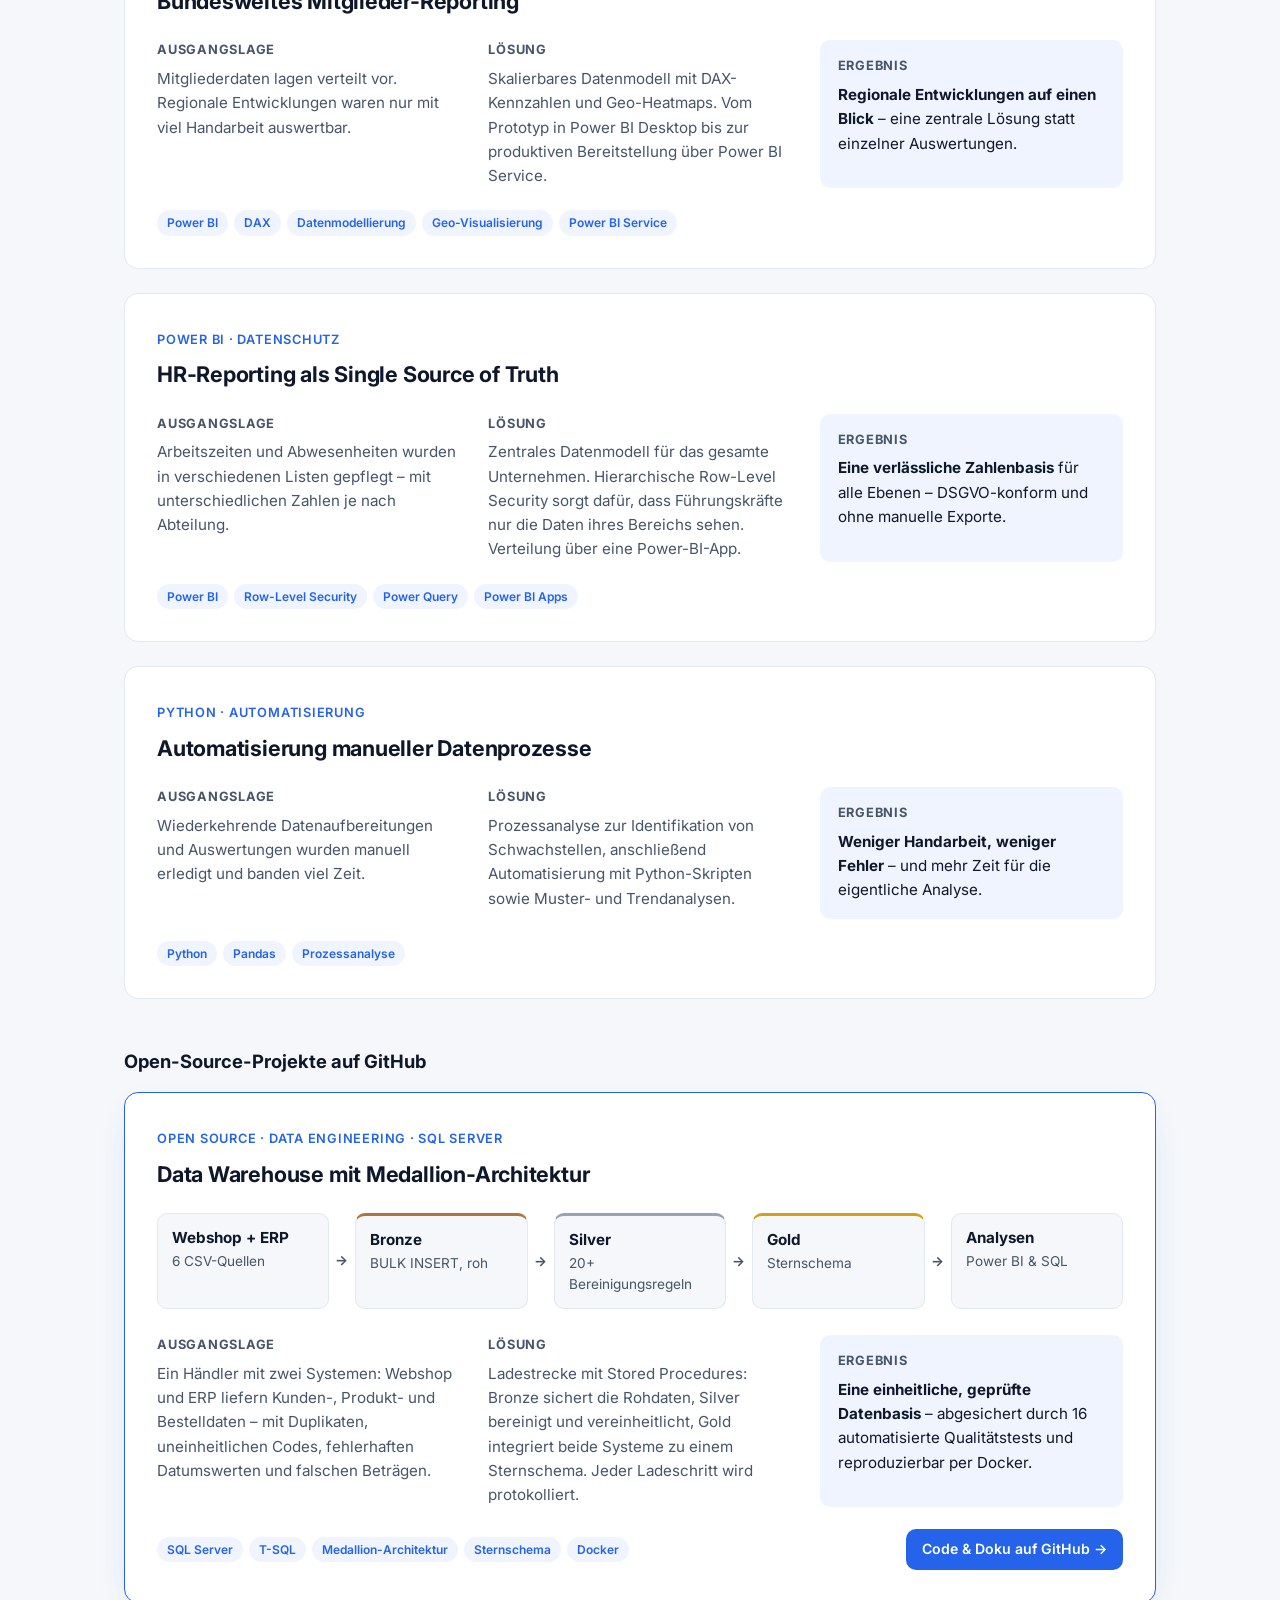
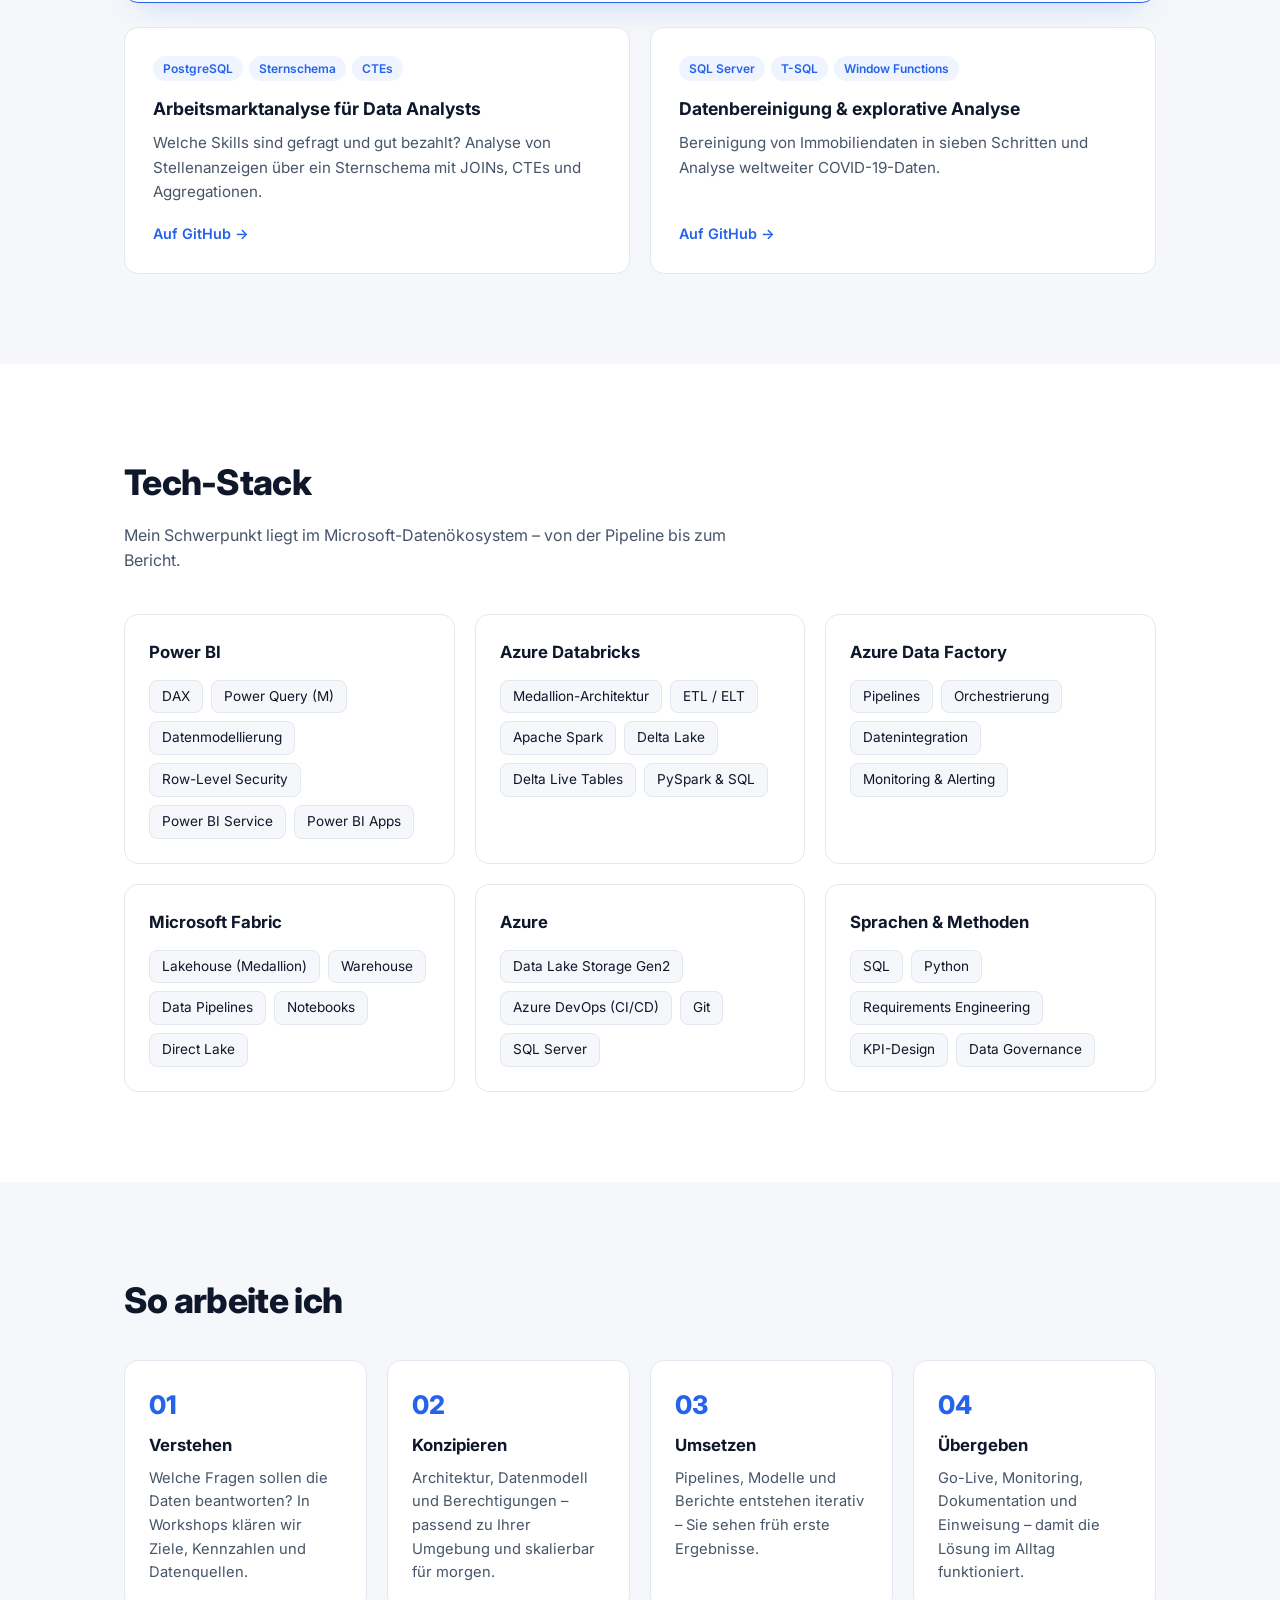
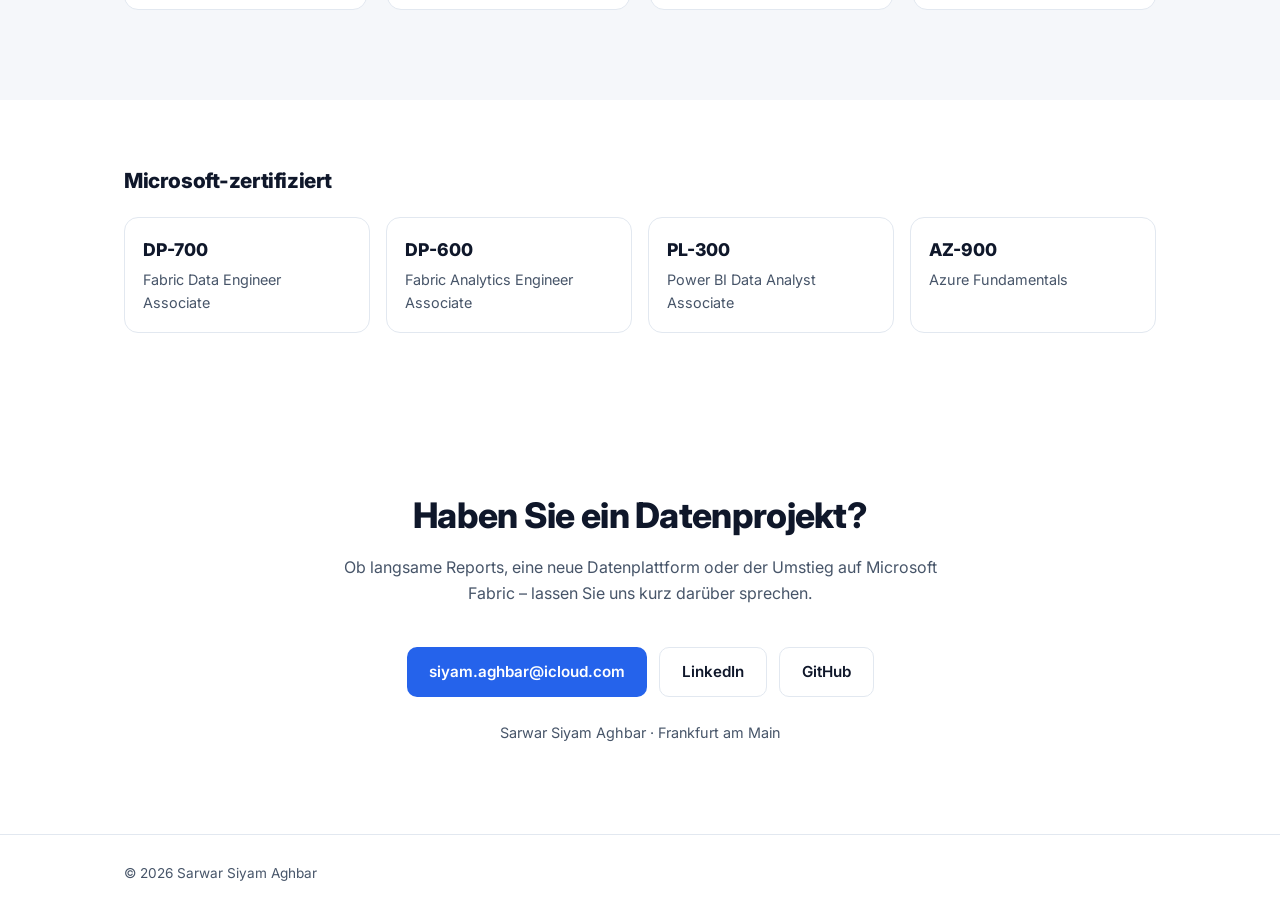
==== commit 00101047: "Data Warehouse als hervorgehobenes Projekt darstellen Co-Authored-By: Claude Opus 5.5 <noreply@anthr" ====
--- a/index.html
+++ b/index.html
@@ -197,13 +197,31 @@
         </article>
 
         <h3 class="sub-title">Open-Source-Projekte auf GitHub</h3>
-        <div class="cards three">
-          <a class="card project" href="https://github.com/sarwar-siyam/sql-data-warehouse-project" target="_blank" rel="noopener">
-            <div class="tags"><span>SQL Server</span><span>Medallion</span><span>ETL</span></div>
+
+        <article class="case featured">
+          <div class="case-head">
+            <span class="case-label">Open Source · Data Engineering · SQL Server</span>
             <h3>Data Warehouse mit Medallion-Architektur</h3>
-            <p>Webshop- und ERP-Daten über Bronze, Silver und Gold zu einem Sternschema – mit Datenqualitätsregeln und automatisierten Tests.</p>
-            <span class="more">Auf GitHub →</span>
-          </a>
+          </div>
+          <div class="flow" aria-label="Datenfluss des Data Warehouse">
+            <div class="flow-step"><strong>Webshop + ERP</strong><span>6 CSV-Quellen</span></div>
+            <div class="flow-step bronze"><strong>Bronze</strong><span>BULK INSERT, roh</span></div>
+            <div class="flow-step silver"><strong>Silver</strong><span>20+ Bereinigungsregeln</span></div>
+            <div class="flow-step gold"><strong>Gold</strong><span>Sternschema</span></div>
+            <div class="flow-step"><strong>Analysen</strong><span>Power BI & SQL</span></div>
+          </div>
+          <div class="case-grid">
+            <div><h4>Ausgangslage</h4><p>Ein Händler mit zwei Systemen: Webshop und ERP liefern Kunden-, Produkt- und Bestelldaten – mit Duplikaten, uneinheitlichen Codes, fehlerhaften Datumswerten und falschen Beträgen.</p></div>
+            <div><h4>Lösung</h4><p>Ladestrecke mit Stored Procedures: Bronze sichert die Rohdaten, Silver bereinigt und vereinheitlicht, Gold integriert beide Systeme zu einem Sternschema. Jeder Ladeschritt wird protokolliert.</p></div>
+            <div class="result"><h4>Ergebnis</h4><p><strong>Eine einheitliche, geprüfte Datenbasis</strong> – abgesichert durch 16 automatisierte Qualitätstests und reproduzierbar per Docker.</p></div>
+          </div>
+          <div class="case-foot">
+            <div class="tags"><span>SQL Server</span><span>T-SQL</span><span>Medallion-Architektur</span><span>Sternschema</span><span>Docker</span></div>
+            <a class="btn btn-primary btn-sm" href="https://github.com/sarwar-siyam/sql-data-warehouse-project" target="_blank" rel="noopener">Code & Doku auf GitHub →</a>
+          </div>
+        </article>
+
+        <div class="cards two">
           <a class="card project" href="https://github.com/sarwar-siyam/Postgres_Queries" target="_blank" rel="noopener">
             <div class="tags"><span>PostgreSQL</span><span>Sternschema</span><span>CTEs</span></div>
             <h3>Arbeitsmarktanalyse für Data Analysts</h3>
--- a/style.css
+++ b/style.css
@@ -246,3 +246,9 @@
   .flow { flex-direction: column; gap: 22px; }
   .flow-step:not(:last-child)::after { content: "↓"; right: auto; left: 50%; top: auto; bottom: -21px; transform: translateX(-50%); }
 }
+
+/* Hervorgehobenes Open-Source-Projekt */
+.case.featured { border: 1px solid var(--accent); box-shadow: 0 12px 34px -18px rgba(37, 99, 235, .35); }
+.case-foot { display: flex; align-items: center; justify-content: space-between; gap: 16px; flex-wrap: wrap; }
+.btn-sm { padding: 9px 16px; font-size: 0.88rem; }
+@media (max-width: 640px) { .case-foot .btn-sm { width: 100%; } }
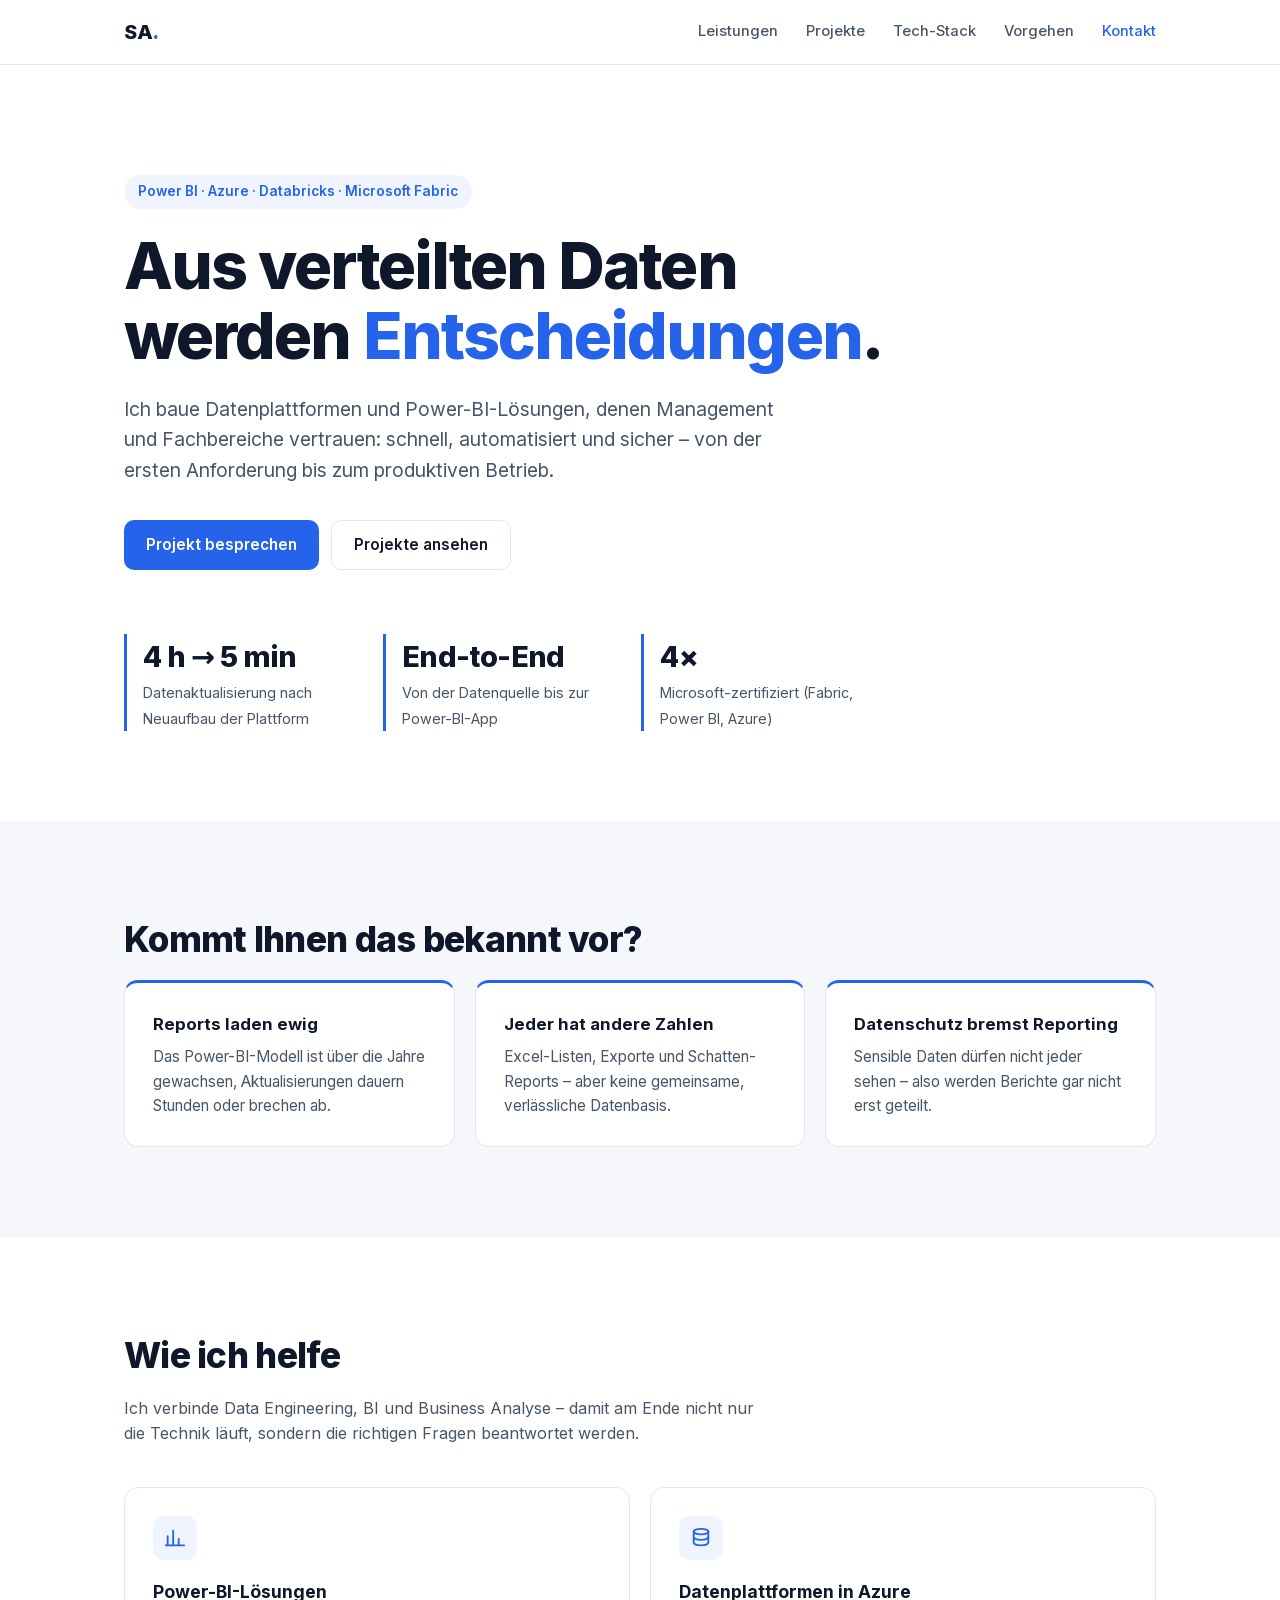
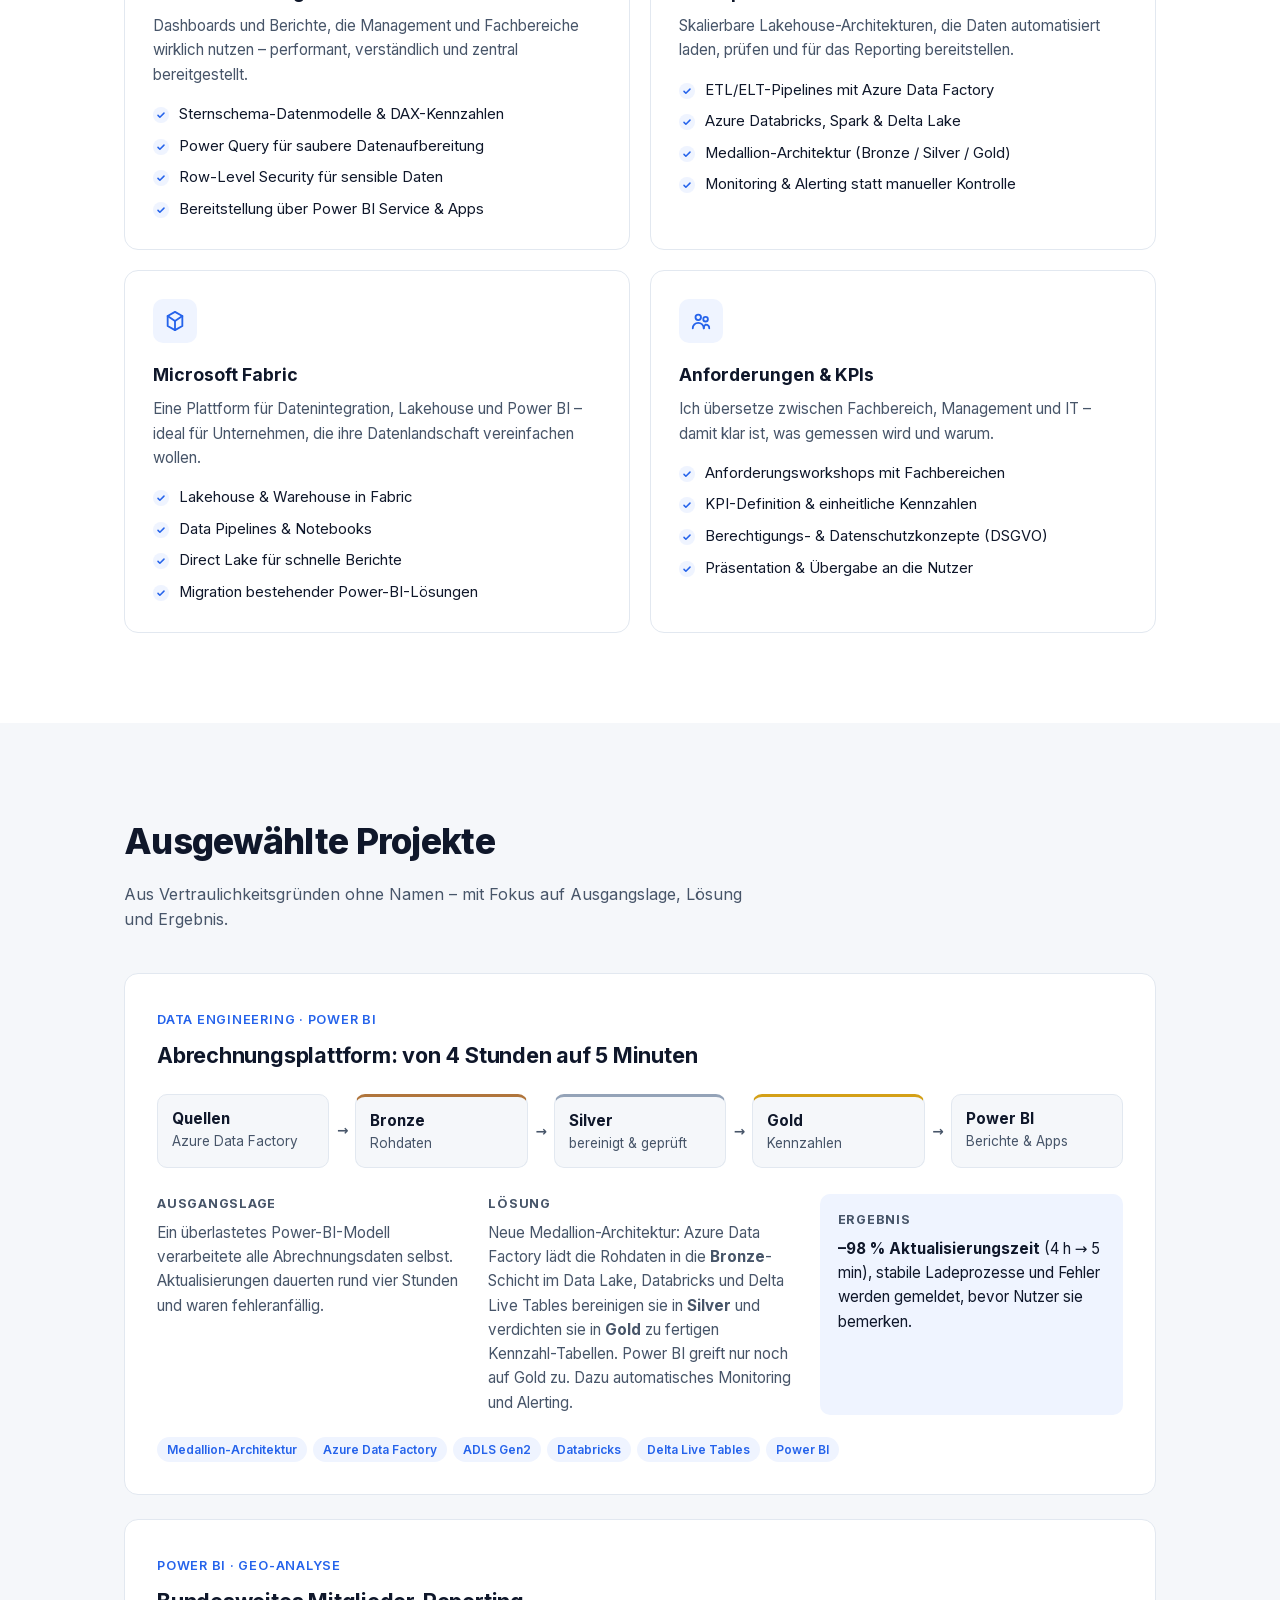
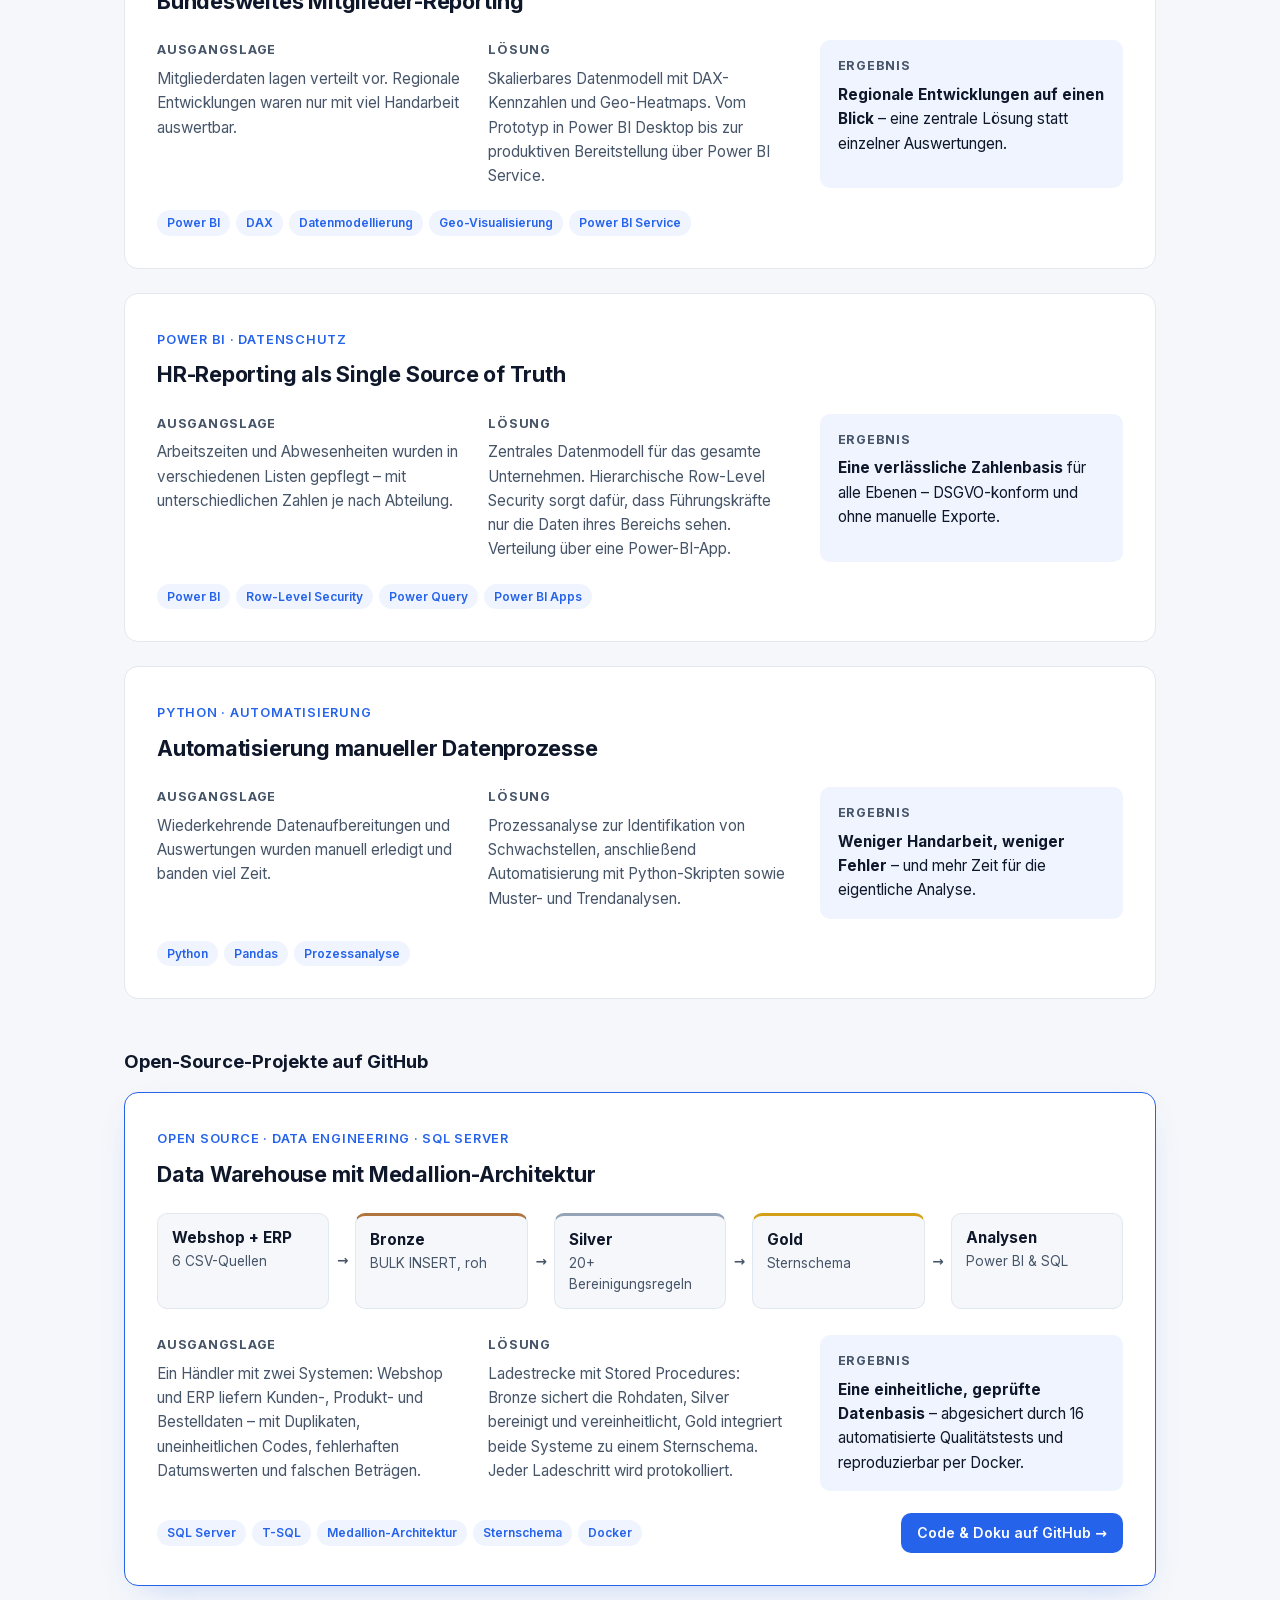
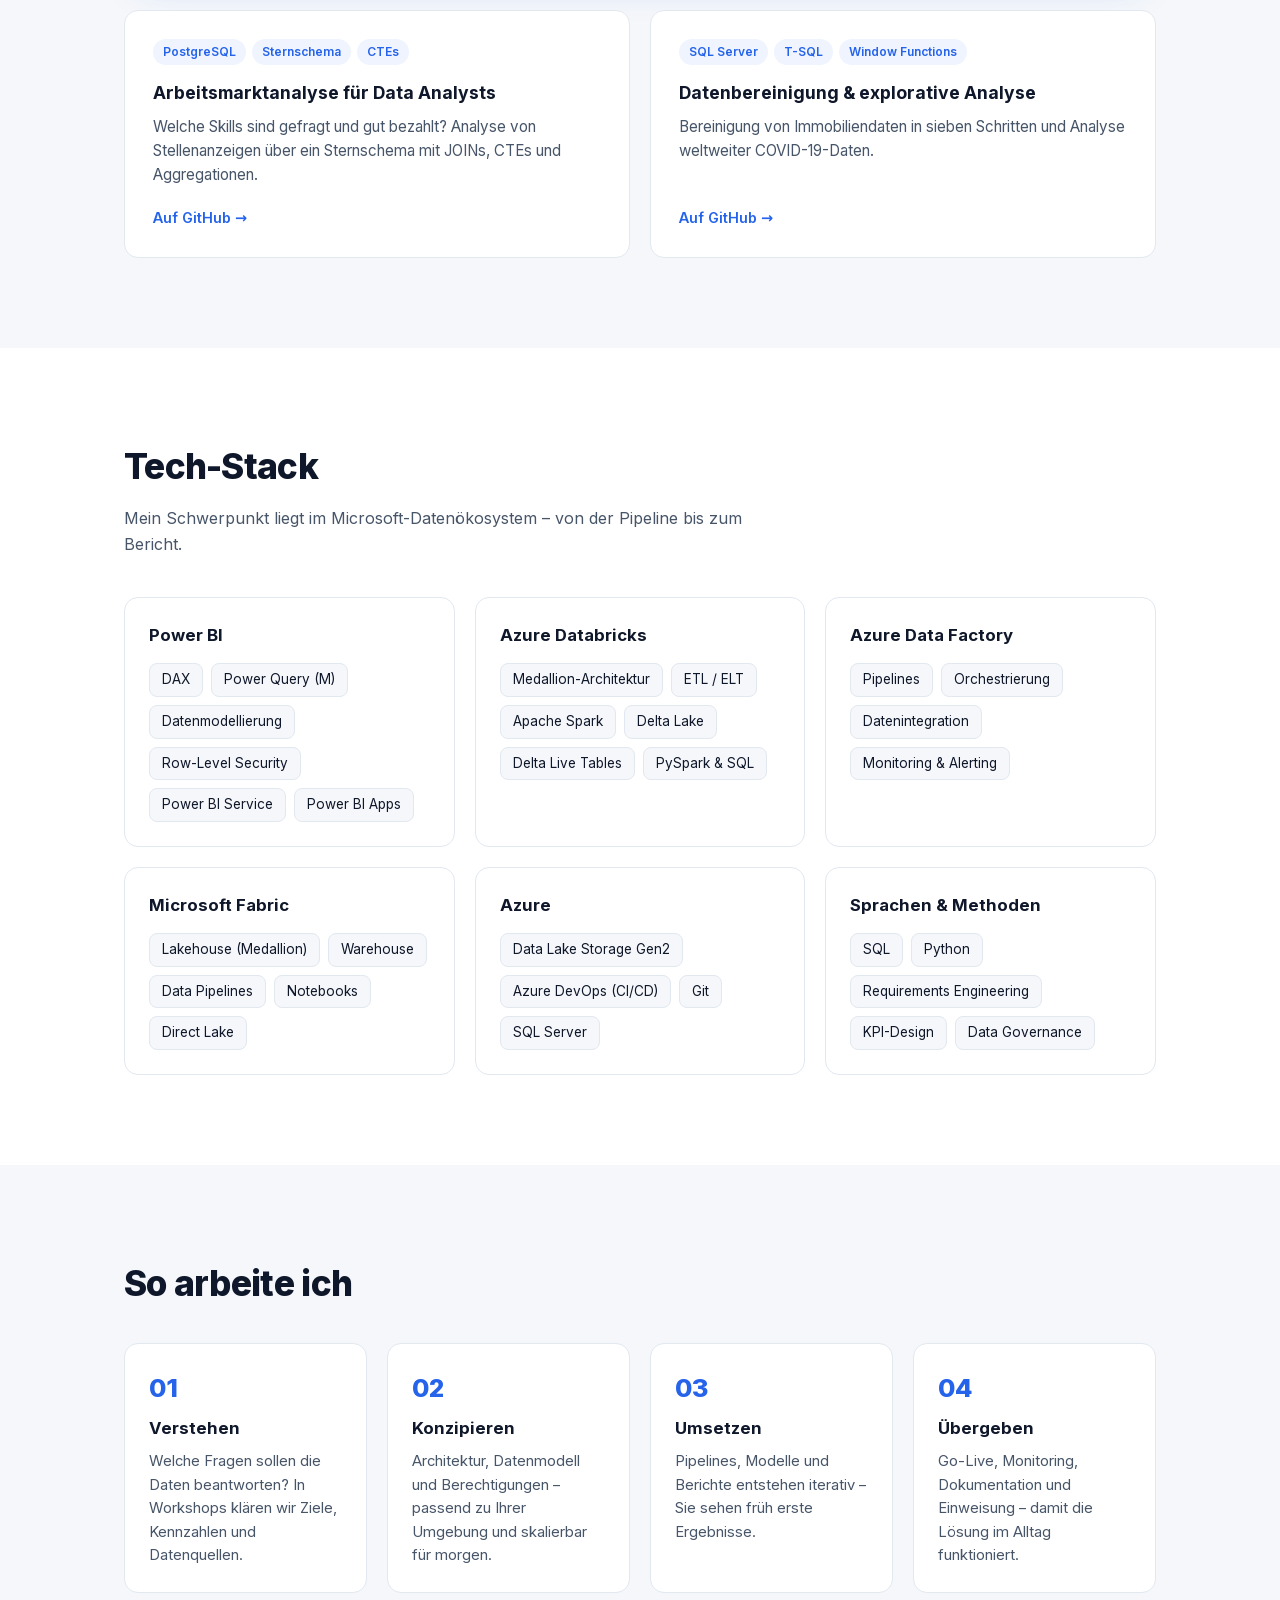
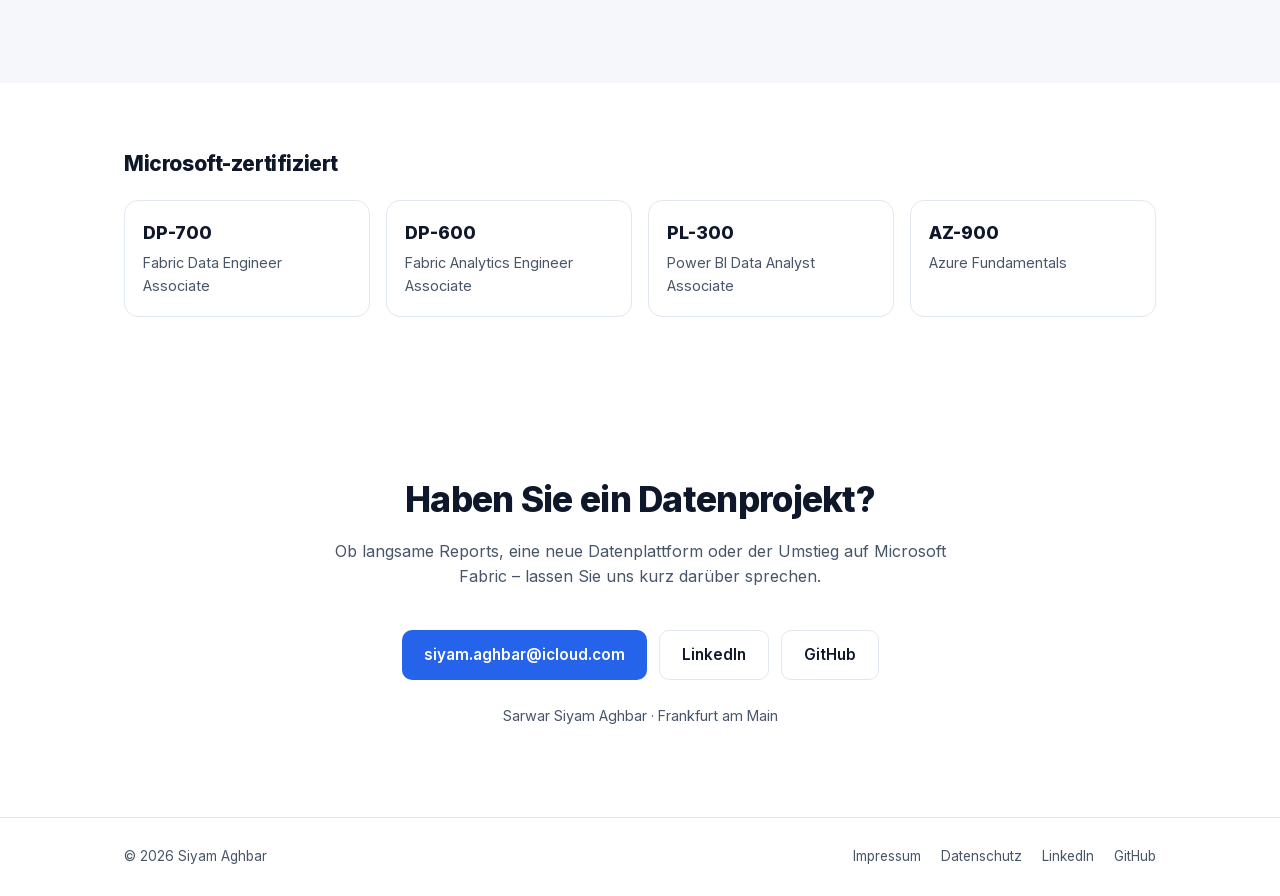
==== commit 8df8c75a: "Recht & Datenschutz: Inter lokal hosten, Impressum und Datenschutz anlegen - Inter als Variable Font" ====
--- a/index.html
+++ b/index.html
@@ -5,9 +5,7 @@
   <meta name="viewport" content="width=device-width, initial-scale=1">
   <title>Siyam Aghbar – Power BI & Azure Data Engineering</title>
   <meta name="description" content="Power BI, Azure Databricks, Azure Data Factory und Microsoft Fabric: Ich mache aus verteilten Daten verlässliche Reports und skalierbare Datenplattformen.">
-  <link rel="preconnect" href="https://fonts.googleapis.com">
-  <link rel="preconnect" href="https://fonts.gstatic.com" crossorigin>
-  <link href="https://fonts.googleapis.com/css2?family=Inter:wght@400;500;600;700;800&display=swap" rel="stylesheet">
+  <link rel="preload" href="fonts/inter-latin-var.woff2" as="font" type="font/woff2" crossorigin>
   <link rel="stylesheet" href="style.css">
 </head>
 <body>
@@ -314,7 +312,15 @@
   </main>
 
   <footer class="footer">
-    <div class="container">© 2026 Sarwar Siyam Aghbar</div>
+    <div class="container footer-inner">
+      <span>© 2026 Siyam Aghbar</span>
+      <nav class="footer-links" aria-label="Rechtliches und Profile">
+        <a href="impressum.html">Impressum</a>
+        <a href="datenschutz.html">Datenschutz</a>
+        <a href="https://www.linkedin.com/in/siyam-aghbar-1a1a46248/" target="_blank" rel="noopener">LinkedIn</a>
+        <a href="https://github.com/sarwar-siyam" target="_blank" rel="noopener">GitHub</a>
+      </nav>
+    </div>
   </footer>
 
 </body>
--- a/style.css
+++ b/style.css
@@ -1,3 +1,12 @@
+/* Schrift: Inter (Variable Font, Latin-Subset), lokal gehostet – Lizenz: fonts/OFL.txt */
+@font-face {
+  font-family: "Inter";
+  font-style: normal;
+  font-weight: 400 800;
+  font-display: swap;
+  src: url("fonts/inter-latin-var.woff2") format("woff2");
+}
+
 :root {
   --bg: #ffffff;
   --bg-alt: #f5f7fa;
@@ -252,3 +261,19 @@
 .case-foot { display: flex; align-items: center; justify-content: space-between; gap: 16px; flex-wrap: wrap; }
 .btn-sm { padding: 9px 16px; font-size: 0.88rem; }
 @media (max-width: 640px) { .case-foot .btn-sm { width: 100%; } }
+
+/* Rechtliche Seiten & Footer */
+.footer-inner { display: flex; justify-content: space-between; align-items: center; gap: 16px; flex-wrap: wrap; }
+.footer-links { display: flex; gap: 20px; flex-wrap: wrap; }
+.footer-links a:hover { color: var(--text); }
+.nav-back { font-size: 0.92rem; font-weight: 500; color: var(--muted); }
+.legal { padding: 64px 0 90px; }
+.legal .container { max-width: 760px; }
+.legal h1 { font-size: clamp(1.8rem, 4vw, 2.4rem); font-weight: 800; letter-spacing: -0.02em; margin-bottom: 24px; }
+.legal h2 { font-size: 1.1rem; margin: 32px 0 8px; }
+.legal p { color: var(--muted); }
+.legal a { color: var(--accent); text-decoration: underline; text-underline-offset: 2px; }
+.legal-date { margin-top: 40px; font-size: 0.9rem; }
+.todo-note { background: #fff7d6; color: #6b4e00 !important; border: 1px dashed #d4a017; border-radius: 8px; padding: 10px 14px; font-size: 0.9rem; }
+.skip-link { position: absolute; left: -9999px; top: 8px; z-index: 100; background: var(--accent); color: #fff; padding: 8px 14px; border-radius: 8px; }
+.skip-link:focus { left: 8px; }
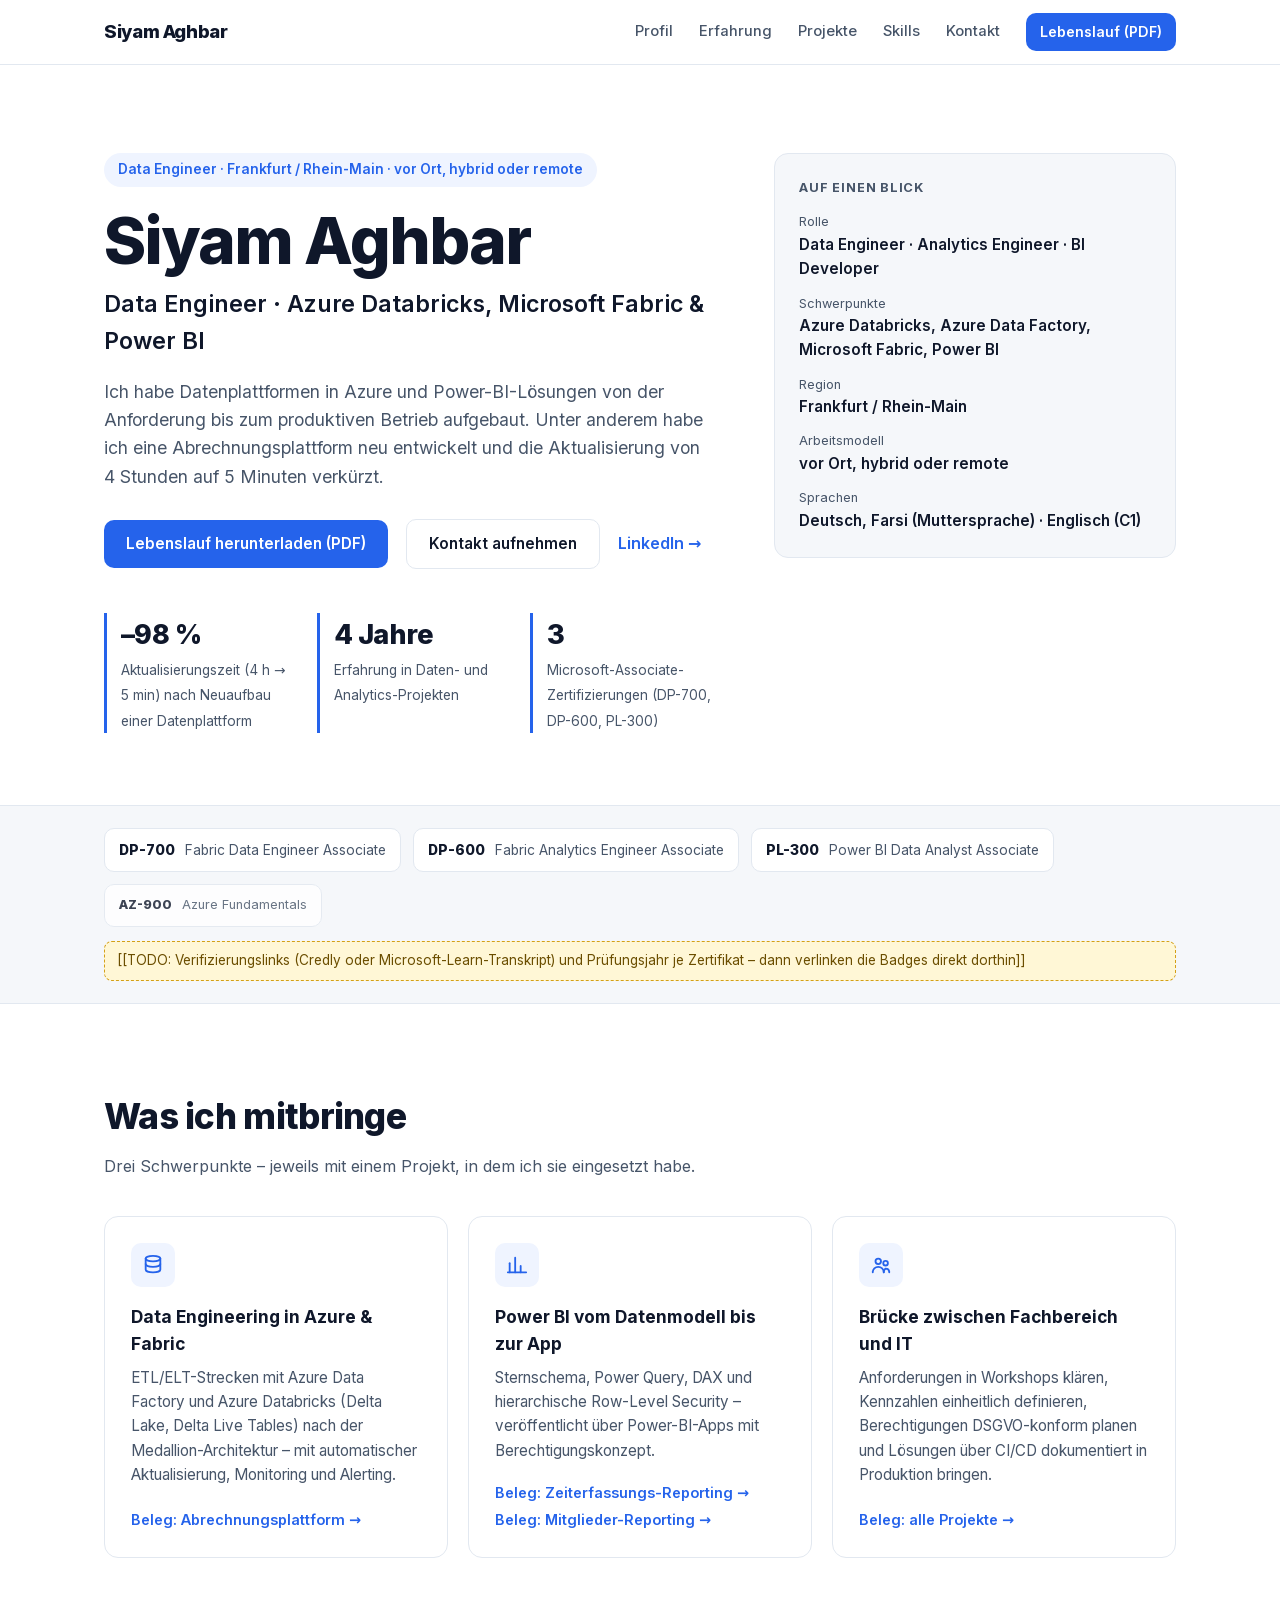
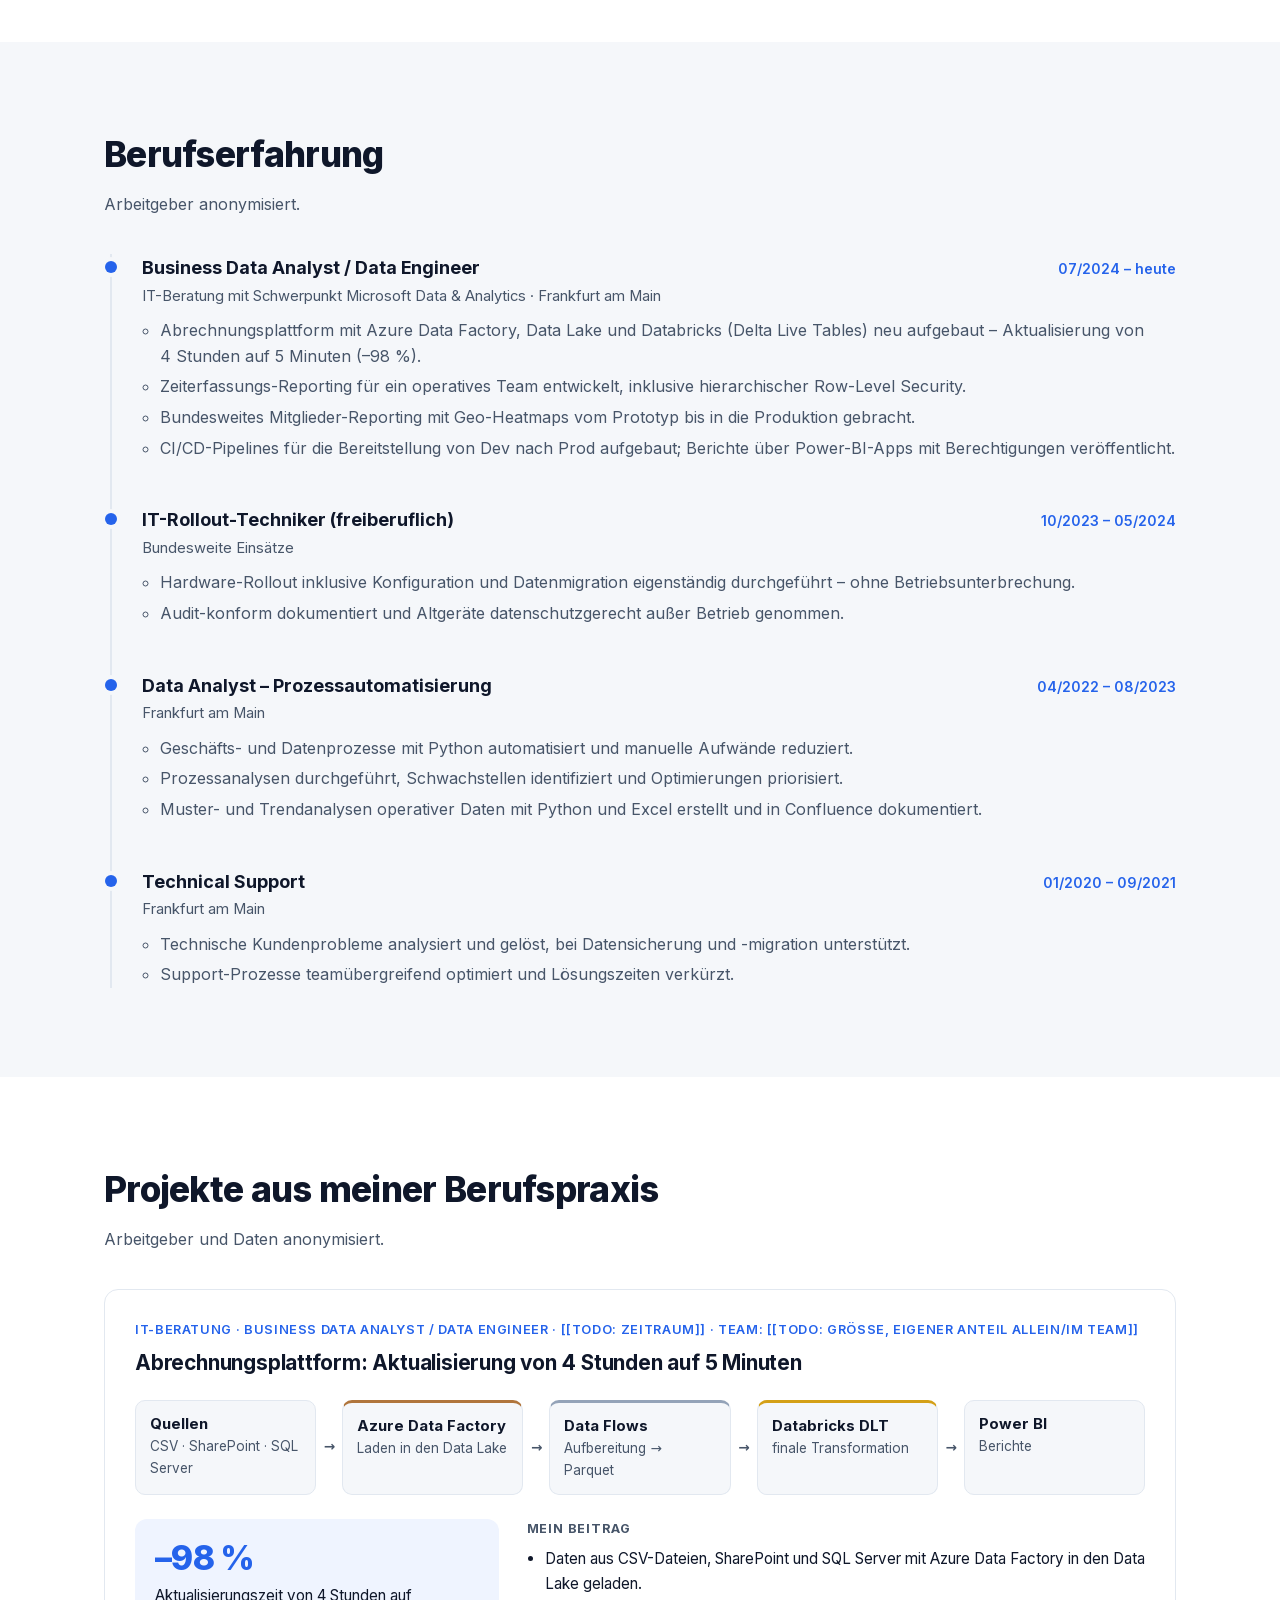
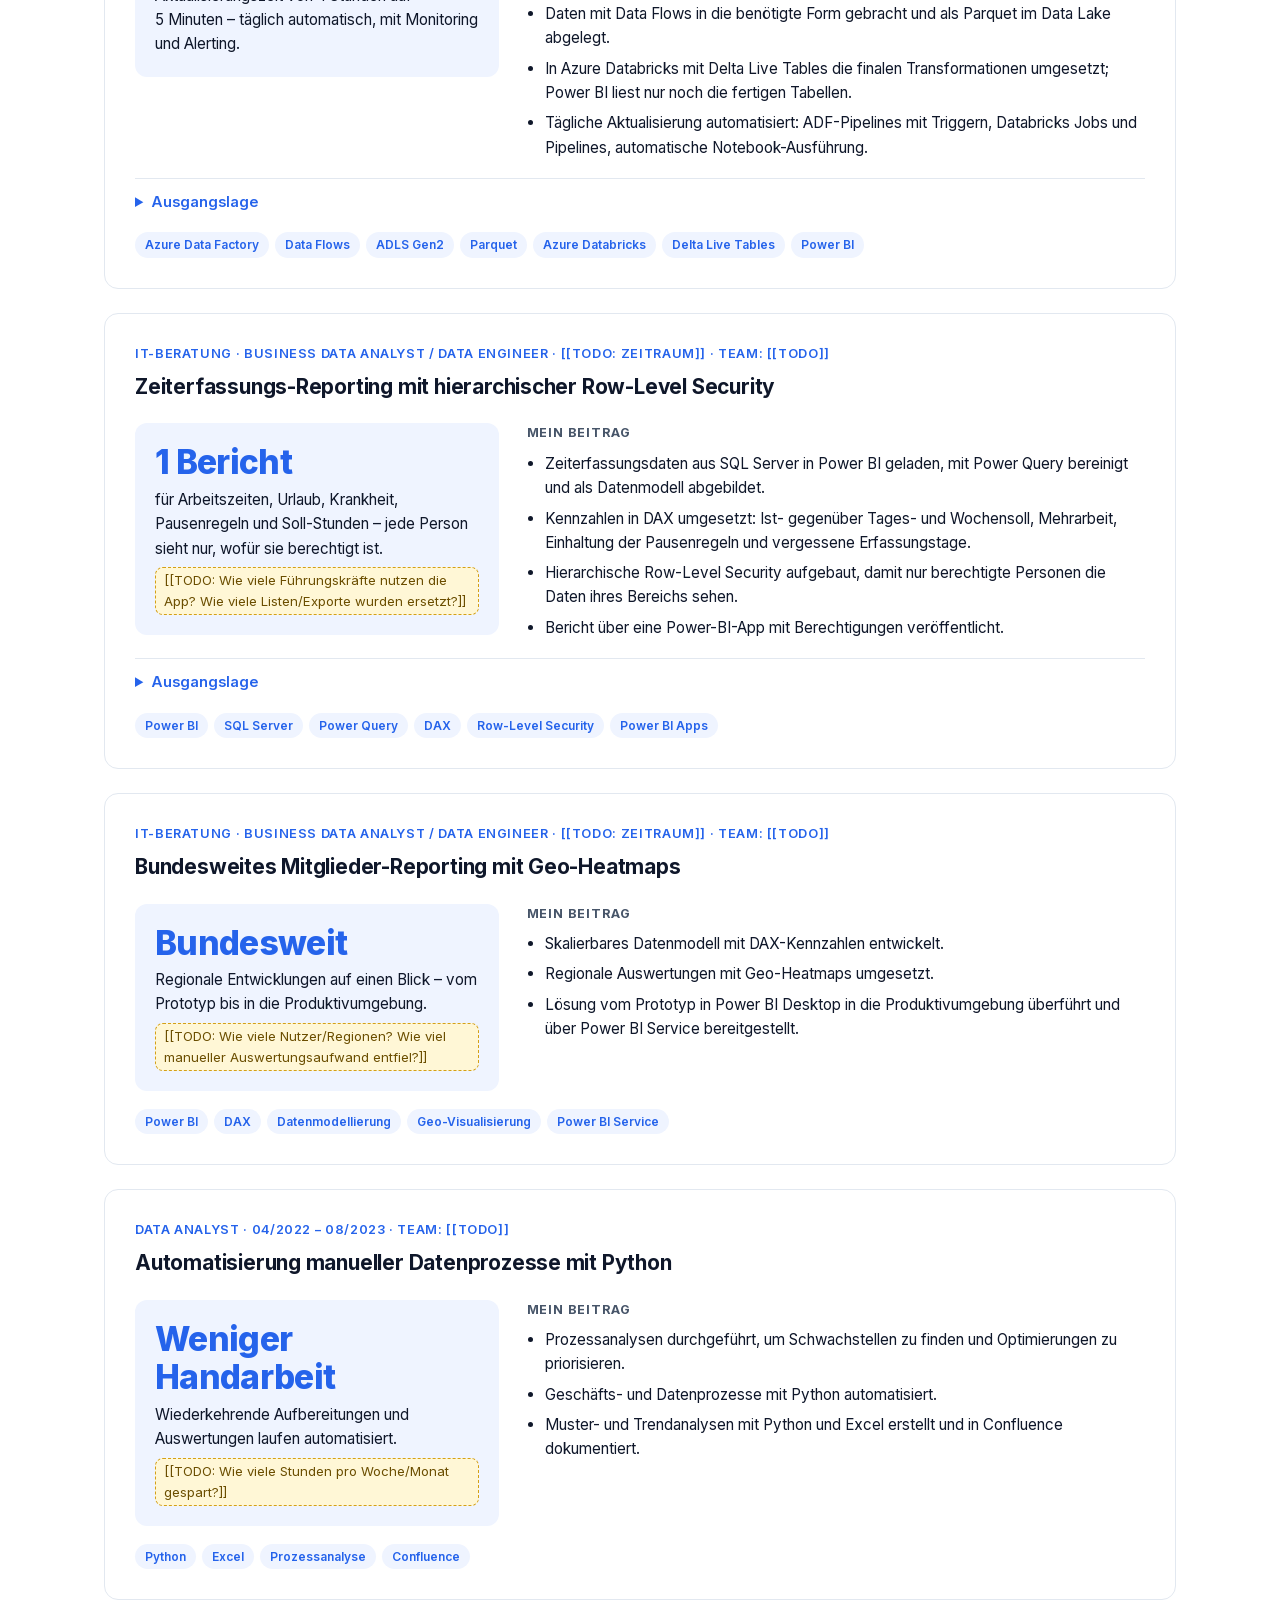
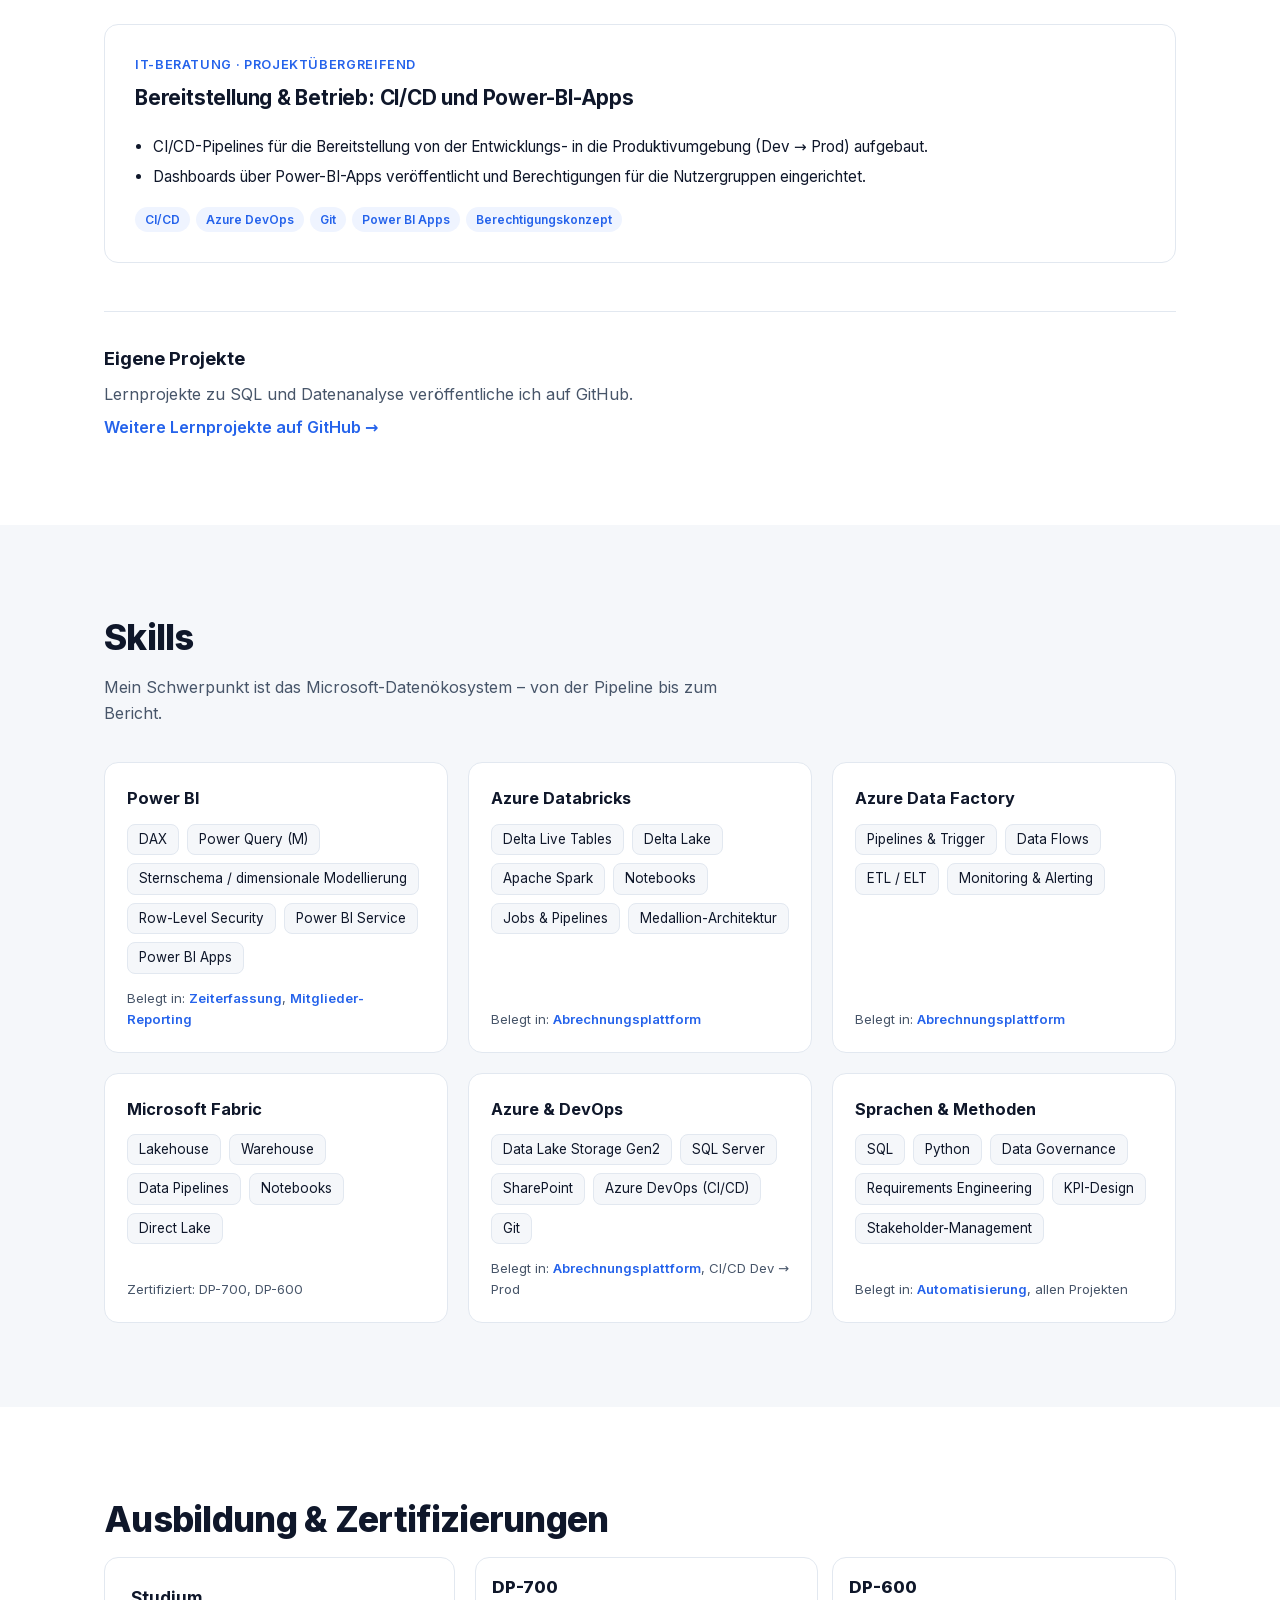
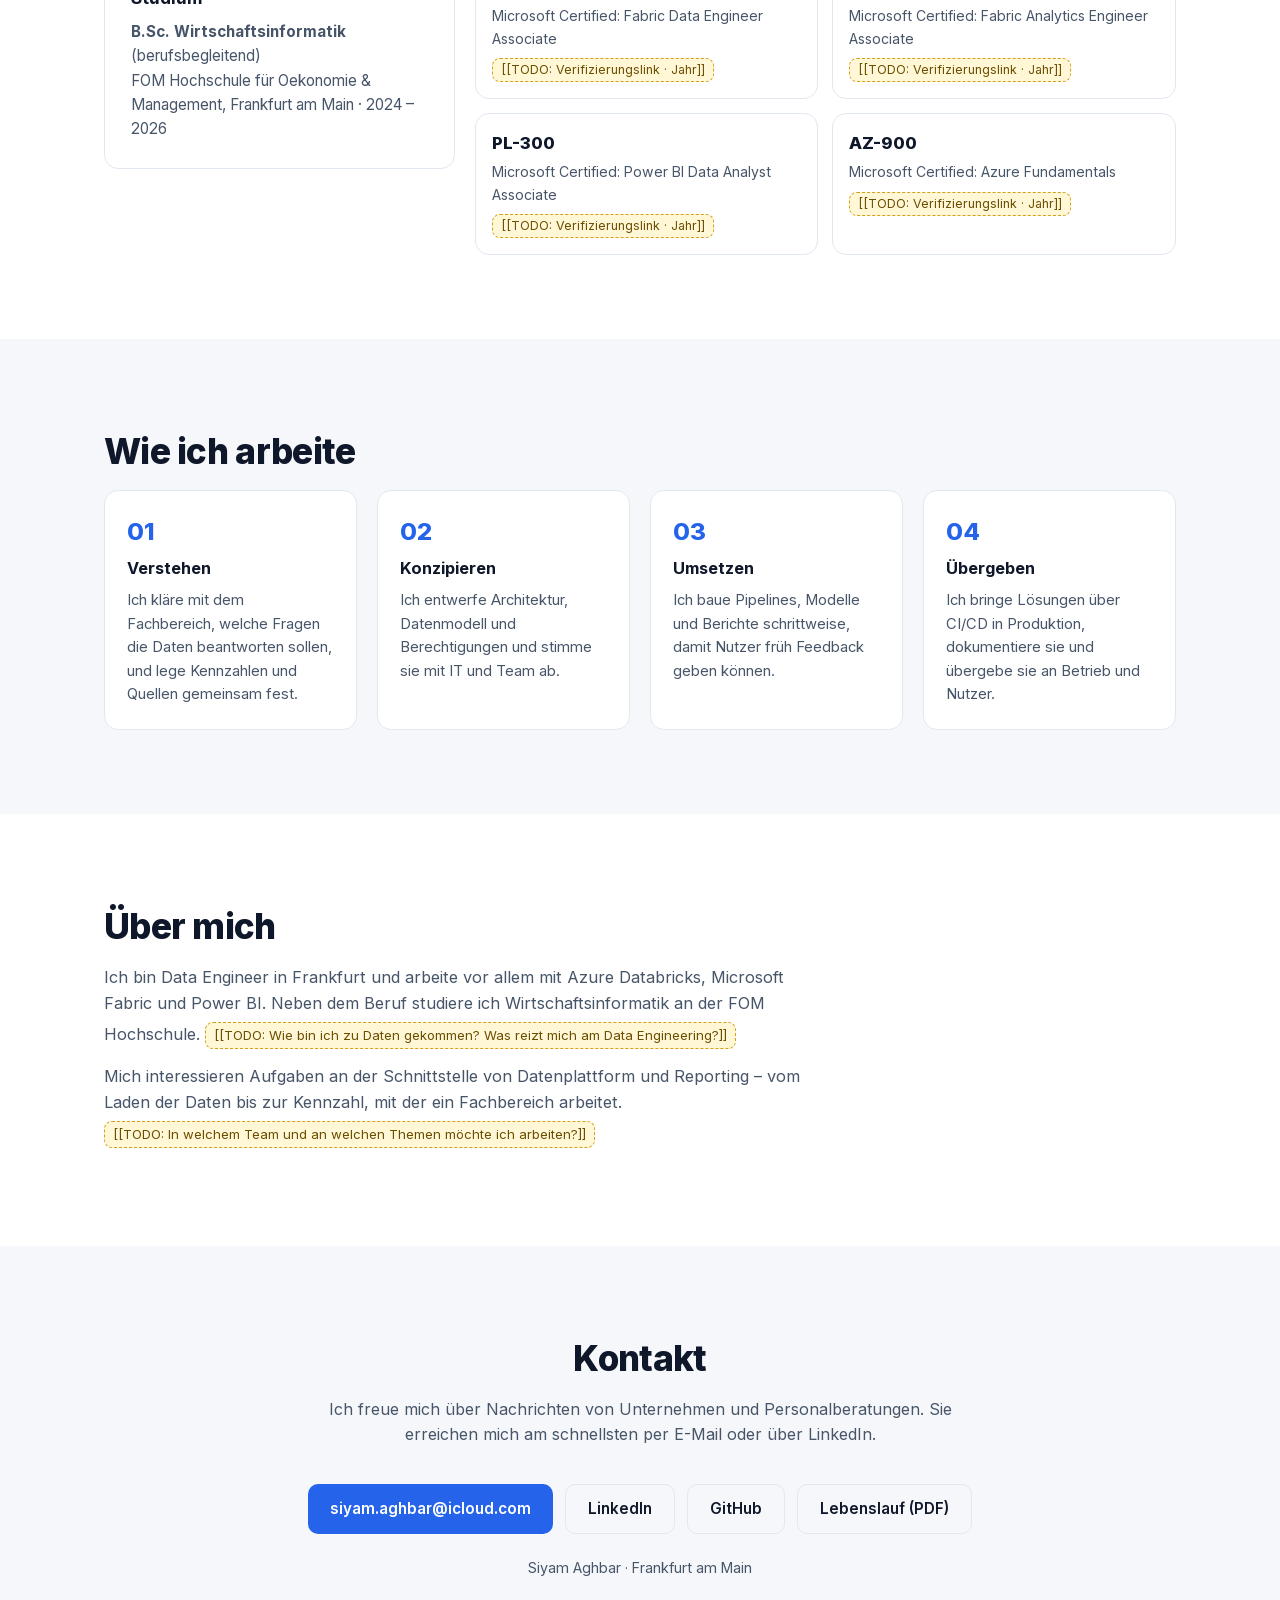
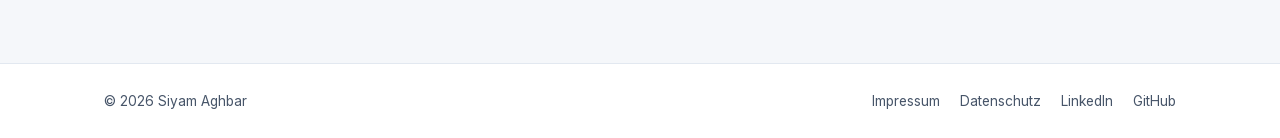
==== commit d8aecfb4: "Inhalt auf Bewerbungsportfolio umstellen - Hero mit Name, Rolle, Kurzprofil, Lebenslauf-Button und S" ====
--- a/index.html
+++ b/index.html
@@ -3,310 +3,440 @@
 <head>
   <meta charset="utf-8">
   <meta name="viewport" content="width=device-width, initial-scale=1">
-  <title>Siyam Aghbar – Power BI & Azure Data Engineering</title>
-  <meta name="description" content="Power BI, Azure Databricks, Azure Data Factory und Microsoft Fabric: Ich mache aus verteilten Daten verlässliche Reports und skalierbare Datenplattformen.">
+  <title>Siyam Aghbar – Data Engineer (Azure, Databricks, Microsoft Fabric, Power BI)</title>
+  <meta name="description" content="Siyam Aghbar, Data Engineer aus Frankfurt: Datenplattformen mit Azure Data Factory, Databricks und Microsoft Fabric, Reporting mit Power BI.">
   <link rel="preload" href="fonts/inter-latin-var.woff2" as="font" type="font/woff2" crossorigin>
   <link rel="stylesheet" href="style.css">
 </head>
 <body>
+  <a class="skip-link" href="#inhalt">Zum Inhalt</a>
 
   <header class="nav">
     <div class="container nav-inner">
-      <a href="#top" class="logo">SA<span>.</span></a>
-      <nav>
-        <a href="#leistungen">Leistungen</a>
+      <a href="#top" class="logo">Siyam Aghbar</a>
+      <button class="nav-toggle" type="button" aria-expanded="false" aria-controls="hauptmenue">
+        <span class="nav-toggle-bar" aria-hidden="true"></span>
+        <span class="visually-hidden">Menü</span>
+      </button>
+      <nav id="hauptmenue" class="nav-menu" aria-label="Hauptnavigation">
+        <a href="#profil">Profil</a>
+        <a href="#erfahrung">Erfahrung</a>
         <a href="#projekte">Projekte</a>
-        <a href="#stack">Tech-Stack</a>
-        <a href="#vorgehen">Vorgehen</a>
-        <a href="#kontakt" class="nav-cta">Kontakt</a>
+        <a href="#skills">Skills</a>
+        <a href="#kontakt">Kontakt</a>
+        <a href="assets/Lebenslauf_Siyam_Aghbar.pdf" class="btn btn-primary btn-sm nav-cv">Lebenslauf (PDF)</a>
       </nav>
     </div>
   </header>
 
-  <main id="top">
-
-    <!-- HERO -->
-    <section class="hero">
-      <div class="container">
-        <p class="eyebrow">Power BI · Azure · Databricks · Microsoft Fabric</p>
-        <h1>Aus verteilten Daten werden <span class="hl">Entscheidungen</span>.</h1>
-        <p class="lead">
-          Ich baue Datenplattformen und Power-BI-Lösungen, denen Management und Fachbereiche vertrauen:
-          schnell, automatisiert und sicher – von der ersten Anforderung bis zum produktiven Betrieb.
-        </p>
-        <div class="hero-actions">
-          <a href="#kontakt" class="btn btn-primary">Projekt besprechen</a>
-          <a href="#projekte" class="btn btn-ghost">Projekte ansehen</a>
-        </div>
-        <ul class="stats">
-          <li><strong>4 h → 5 min</strong><span>Datenaktualisierung nach Neuaufbau der Plattform</span></li>
-          <li><strong>End-to-End</strong><span>Von der Datenquelle bis zur Power-BI-App</span></li>
-          <li><strong>4×</strong><span>Microsoft-zertifiziert (Fabric, Power BI, Azure)</span></li>
+  <main id="inhalt">
+
+    <!-- ===================================================== HERO -->
+    <section id="top" class="hero">
+      <div class="container hero-grid">
+        <div class="hero-text">
+          <p class="eyebrow">Data Engineer · Frankfurt / Rhein-Main · vor Ort, hybrid oder remote</p>
+          <h1>Siyam Aghbar</h1>
+          <p class="role">Data Engineer · Azure Databricks, Microsoft Fabric &amp; Power BI</p>
+          <p class="lead">
+            Ich habe Datenplattformen in Azure und Power-BI-Lösungen von der Anforderung bis zum produktiven Betrieb aufgebaut.
+            Unter anderem habe ich eine Abrechnungsplattform neu entwickelt und die Aktualisierung von 4&nbsp;Stunden auf 5&nbsp;Minuten verkürzt.
+          </p>
+          <div class="hero-actions">
+            <a href="assets/Lebenslauf_Siyam_Aghbar.pdf" class="btn btn-primary">Lebenslauf herunterladen (PDF)</a>
+            <a href="#kontakt" class="btn btn-ghost">Kontakt aufnehmen</a>
+            <a href="https://www.linkedin.com/in/siyam-aghbar-1a1a46248/" class="text-link" target="_blank" rel="noopener">LinkedIn →</a>
+          </div>
+          <ul class="stats">
+            <li><strong>–98&nbsp;%</strong><span>Aktualisierungszeit (4&nbsp;h → 5&nbsp;min) nach Neuaufbau einer Datenplattform</span></li>
+            <li><strong>4 Jahre</strong><span>Erfahrung in Daten- und Analytics-Projekten</span></li>
+            <li><strong>3</strong><span>Microsoft-Associate-Zertifizierungen (DP-700, DP-600, PL-300)</span></li>
+          </ul>
+        </div>
+
+        <aside class="hero-side" aria-label="Auf einen Blick">
+          <!-- Porträtfoto: Datei nach assets/ legen und den Block einkommentieren
+          <picture>
+            <source srcset="assets/siyam-aghbar.avif" type="image/avif">
+            <source srcset="assets/siyam-aghbar.webp" type="image/webp">
+            <img class="portrait" src="assets/siyam-aghbar.jpg" width="480" height="560" alt="Porträt von Siyam Aghbar">
+          </picture>
+          -->
+          <div class="glance">
+            <h2 class="glance-title">Auf einen Blick</h2>
+            <dl>
+              <div><dt>Rolle</dt><dd>Data Engineer · Analytics Engineer · BI Developer</dd></div>
+              <div><dt>Schwerpunkte</dt><dd>Azure Databricks, Azure Data Factory, Microsoft Fabric, Power BI</dd></div>
+              <div><dt>Region</dt><dd>Frankfurt / Rhein-Main</dd></div>
+              <div><dt>Arbeitsmodell</dt><dd>vor Ort, hybrid oder remote</dd></div>
+              <div><dt>Sprachen</dt><dd>Deutsch, Farsi (Muttersprache) · Englisch (C1)</dd></div>
+            </dl>
+          </div>
+        </aside>
+      </div>
+    </section>
+
+    <!-- ===================================================== ZERTIFIKATE -->
+    <section class="cert-bar" aria-labelledby="zertifikate-titel">
+      <div class="container">
+        <h2 id="zertifikate-titel" class="visually-hidden">Microsoft-Zertifizierungen</h2>
+        <ul class="cert-list">
+          <li><a class="cert-badge" href="#ausbildung"><span class="code">DP-700</span><span>Fabric Data Engineer Associate</span></a></li>
+          <li><a class="cert-badge" href="#ausbildung"><span class="code">DP-600</span><span>Fabric Analytics Engineer Associate</span></a></li>
+          <li><a class="cert-badge" href="#ausbildung"><span class="code">PL-300</span><span>Power BI Data Analyst Associate</span></a></li>
+          <li><a class="cert-badge minor" href="#ausbildung"><span class="code">AZ-900</span><span>Azure Fundamentals</span></a></li>
         </ul>
-      </div>
-    </section>
-
-    <!-- PROBLEME -->
-    <section class="section alt">
-      <div class="container">
-        <h2 class="section-title">Kommt Ihnen das bekannt vor?</h2>
-        <div class="cards three pains">
-          <div class="card">
-            <h3>Reports laden ewig</h3>
-            <p>Das Power-BI-Modell ist über die Jahre gewachsen, Aktualisierungen dauern Stunden oder brechen ab.</p>
-          </div>
-          <div class="card">
-            <h3>Jeder hat andere Zahlen</h3>
-            <p>Excel-Listen, Exporte und Schatten-Reports – aber keine gemeinsame, verlässliche Datenbasis.</p>
-          </div>
-          <div class="card">
-            <h3>Datenschutz bremst Reporting</h3>
-            <p>Sensible Daten dürfen nicht jeder sehen – also werden Berichte gar nicht erst geteilt.</p>
-          </div>
-        </div>
-      </div>
-    </section>
-
-    <!-- LEISTUNGEN -->
-    <section id="leistungen" class="section">
-      <div class="container">
-        <h2 class="section-title">Wie ich helfe</h2>
-        <p class="section-intro">Ich verbinde Data Engineering, BI und Business Analyse – damit am Ende nicht nur die Technik läuft, sondern die richtigen Fragen beantwortet werden.</p>
-        <div class="cards two">
-          <article class="card service">
+        <p class="todo-note">[[TODO: Verifizierungslinks (Credly oder Microsoft-Learn-Transkript) und Prüfungsjahr je Zertifikat – dann verlinken die Badges direkt dorthin]]</p>
+      </div>
+    </section>
+
+    <!-- ===================================================== WAS ICH MITBRINGE -->
+    <section id="profil" class="section">
+      <div class="container">
+        <h2 class="section-title">Was ich mitbringe</h2>
+        <p class="section-intro">Drei Schwerpunkte – jeweils mit einem Projekt, in dem ich sie eingesetzt habe.</p>
+        <div class="cards three">
+          <article class="card strength">
+            <div class="icon" aria-hidden="true">
+              <svg viewBox="0 0 24 24"><ellipse cx="12" cy="5" rx="8" ry="3"/><path d="M4 5v6c0 1.7 3.6 3 8 3s8-1.3 8-3V5"/><path d="M4 11v6c0 1.7 3.6 3 8 3s8-1.3 8-3v-6"/></svg>
+            </div>
+            <h3>Data Engineering in Azure &amp; Fabric</h3>
+            <p>ETL/ELT-Strecken mit Azure Data Factory und Azure Databricks (Delta Lake, Delta Live Tables) nach der Medallion-Architektur – mit automatischer Aktualisierung, Monitoring und Alerting.</p>
+            <a class="proof" href="#projekt-abrechnung">Beleg: Abrechnungsplattform →</a>
+          </article>
+          <article class="card strength">
             <div class="icon" aria-hidden="true">
               <svg viewBox="0 0 24 24"><path d="M4 20V10"/><path d="M10 20V4"/><path d="M16 20v-7"/><path d="M22 20H2"/></svg>
             </div>
-            <h3>Power-BI-Lösungen</h3>
-            <p>Dashboards und Berichte, die Management und Fachbereiche wirklich nutzen – performant, verständlich und zentral bereitgestellt.</p>
-            <ul class="checks">
-              <li>Sternschema-Datenmodelle & DAX-Kennzahlen</li>
-              <li>Power Query für saubere Datenaufbereitung</li>
-              <li>Row-Level Security für sensible Daten</li>
-              <li>Bereitstellung über Power BI Service & Apps</li>
-            </ul>
+            <h3>Power BI vom Datenmodell bis zur App</h3>
+            <p>Sternschema, Power Query, DAX und hierarchische Row-Level Security – veröffentlicht über Power-BI-Apps mit Berechtigungskonzept.</p>
+            <a class="proof" href="#projekt-zeiterfassung">Beleg: Zeiterfassungs-Reporting →</a>
+            <a class="proof" href="#projekt-mitglieder">Beleg: Mitglieder-Reporting →</a>
           </article>
-          <article class="card service">
-            <div class="icon" aria-hidden="true">
-              <svg viewBox="0 0 24 24"><ellipse cx="12" cy="5" rx="8" ry="3"/><path d="M4 5v6c0 1.7 3.6 3 8 3s8-1.3 8-3V5"/><path d="M4 11v6c0 1.7 3.6 3 8 3s8-1.3 8-3v-6"/></svg>
-            </div>
-            <h3>Datenplattformen in Azure</h3>
-            <p>Skalierbare Lakehouse-Architekturen, die Daten automatisiert laden, prüfen und für das Reporting bereitstellen.</p>
-            <ul class="checks">
-              <li>ETL/ELT-Pipelines mit Azure Data Factory</li>
-              <li>Azure Databricks, Spark & Delta Lake</li>
-              <li>Medallion-Architektur (Bronze / Silver / Gold)</li>
-              <li>Monitoring & Alerting statt manueller Kontrolle</li>
-            </ul>
-          </article>
-          <article class="card service">
-            <div class="icon" aria-hidden="true">
-              <svg viewBox="0 0 24 24"><path d="M12 2l8 4.5v11L12 22l-8-4.5v-11z"/><path d="M12 22V12"/><path d="M20 6.5l-8 5.5-8-5.5"/></svg>
-            </div>
-            <h3>Microsoft Fabric</h3>
-            <p>Eine Plattform für Datenintegration, Lakehouse und Power BI – ideal für Unternehmen, die ihre Datenlandschaft vereinfachen wollen.</p>
-            <ul class="checks">
-              <li>Lakehouse & Warehouse in Fabric</li>
-              <li>Data Pipelines & Notebooks</li>
-              <li>Direct Lake für schnelle Berichte</li>
-              <li>Migration bestehender Power-BI-Lösungen</li>
-            </ul>
-          </article>
-          <article class="card service">
+          <article class="card strength">
             <div class="icon" aria-hidden="true">
               <svg viewBox="0 0 24 24"><circle cx="9" cy="8" r="3"/><circle cx="17" cy="10" r="2.5"/><path d="M3 20c0-3.3 2.7-6 6-6s6 2.7 6 6"/><path d="M15 20c0-2 1-3.5 2-4 2.5 0 4 1.8 4 4"/></svg>
             </div>
-            <h3>Anforderungen & KPIs</h3>
-            <p>Ich übersetze zwischen Fachbereich, Management und IT – damit klar ist, was gemessen wird und warum.</p>
-            <ul class="checks">
-              <li>Anforderungsworkshops mit Fachbereichen</li>
-              <li>KPI-Definition & einheitliche Kennzahlen</li>
-              <li>Berechtigungs- & Datenschutzkonzepte (DSGVO)</li>
-              <li>Präsentation & Übergabe an die Nutzer</li>
+            <h3>Brücke zwischen Fachbereich und IT</h3>
+            <p>Anforderungen in Workshops klären, Kennzahlen einheitlich definieren, Berechtigungen DSGVO-konform planen und Lösungen über CI/CD dokumentiert in Produktion bringen.</p>
+            <a class="proof" href="#projekte">Beleg: alle Projekte →</a>
+          </article>
+        </div>
+      </div>
+    </section>
+
+    <!-- ===================================================== BERUFSERFAHRUNG -->
+    <section id="erfahrung" class="section alt">
+      <div class="container">
+        <h2 class="section-title">Berufserfahrung</h2>
+        <p class="section-intro">Arbeitgeber anonymisiert.</p>
+        <ol class="timeline">
+          <li>
+            <div class="tl-head">
+              <h3>Business Data Analyst / Data Engineer</h3>
+              <span class="tl-date">07/2024 – heute</span>
+            </div>
+            <p class="tl-org">IT-Beratung mit Schwerpunkt Microsoft Data &amp; Analytics · Frankfurt am Main</p>
+            <ul>
+              <li>Abrechnungsplattform mit Azure Data Factory, Data Lake und Databricks (Delta Live Tables) neu aufgebaut – Aktualisierung von 4&nbsp;Stunden auf 5&nbsp;Minuten (–98&nbsp;%).</li>
+              <li>Zeiterfassungs-Reporting für ein operatives Team entwickelt, inklusive hierarchischer Row-Level Security.</li>
+              <li>Bundesweites Mitglieder-Reporting mit Geo-Heatmaps vom Prototyp bis in die Produktion gebracht.</li>
+              <li>CI/CD-Pipelines für die Bereitstellung von Dev nach Prod aufgebaut; Berichte über Power-BI-Apps mit Berechtigungen veröffentlicht.</li>
             </ul>
+          </li>
+          <li>
+            <div class="tl-head">
+              <h3>IT-Rollout-Techniker (freiberuflich)</h3>
+              <span class="tl-date">10/2023 – 05/2024</span>
+            </div>
+            <p class="tl-org">Bundesweite Einsätze</p>
+            <ul>
+              <li>Hardware-Rollout inklusive Konfiguration und Datenmigration eigenständig durchgeführt – ohne Betriebsunterbrechung.</li>
+              <li>Audit-konform dokumentiert und Altgeräte datenschutzgerecht außer Betrieb genommen.</li>
+            </ul>
+          </li>
+          <li>
+            <div class="tl-head">
+              <h3>Data Analyst – Prozessautomatisierung</h3>
+              <span class="tl-date">04/2022 – 08/2023</span>
+            </div>
+            <p class="tl-org">Frankfurt am Main</p>
+            <ul>
+              <li>Geschäfts- und Datenprozesse mit Python automatisiert und manuelle Aufwände reduziert.</li>
+              <li>Prozessanalysen durchgeführt, Schwachstellen identifiziert und Optimierungen priorisiert.</li>
+              <li>Muster- und Trendanalysen operativer Daten mit Python und Excel erstellt und in Confluence dokumentiert.</li>
+            </ul>
+          </li>
+          <li>
+            <div class="tl-head">
+              <h3>Technical Support</h3>
+              <span class="tl-date">01/2020 – 09/2021</span>
+            </div>
+            <p class="tl-org">Frankfurt am Main</p>
+            <ul>
+              <li>Technische Kundenprobleme analysiert und gelöst, bei Datensicherung und -migration unterstützt.</li>
+              <li>Support-Prozesse teamübergreifend optimiert und Lösungszeiten verkürzt.</li>
+            </ul>
+          </li>
+        </ol>
+      </div>
+    </section>
+
+    <!-- ===================================================== PROJEKTE AUS DER PRAXIS -->
+    <section id="projekte" class="section">
+      <div class="container">
+        <h2 class="section-title">Projekte aus meiner Berufspraxis</h2>
+        <p class="section-intro">Arbeitgeber und Daten anonymisiert.</p>
+
+        <!-- Projekt 1 -->
+        <article id="projekt-abrechnung" class="case">
+          <header class="case-head">
+            <p class="case-meta">IT-Beratung · Business Data Analyst / Data Engineer · [[TODO: Zeitraum]] · Team: [[TODO: Größe, eigener Anteil allein/im Team]]</p>
+            <h3>Abrechnungsplattform: Aktualisierung von 4 Stunden auf 5 Minuten</h3>
+          </header>
+          <div class="flow" aria-label="Datenfluss der Abrechnungsplattform">
+            <div class="flow-step"><strong>Quellen</strong><span>CSV · SharePoint · SQL Server</span></div>
+            <div class="flow-step bronze"><strong>Azure Data Factory</strong><span>Laden in den Data Lake</span></div>
+            <div class="flow-step silver"><strong>Data Flows</strong><span>Aufbereitung → Parquet</span></div>
+            <div class="flow-step gold"><strong>Databricks DLT</strong><span>finale Transformation</span></div>
+            <div class="flow-step"><strong>Power BI</strong><span>Berichte</span></div>
+          </div>
+          <div class="case-body">
+            <div class="result">
+              <p class="result-number">–98&nbsp;%</p>
+              <p>Aktualisierungszeit von 4&nbsp;Stunden auf 5&nbsp;Minuten – täglich automatisch, mit Monitoring und Alerting.</p>
+            </div>
+            <div class="contribution">
+              <h4>Mein Beitrag</h4>
+              <ul>
+                <li>Daten aus CSV-Dateien, SharePoint und SQL Server mit Azure Data Factory in den Data Lake geladen.</li>
+                <li>Daten mit Data Flows in die benötigte Form gebracht und als Parquet im Data Lake abgelegt.</li>
+                <li>In Azure Databricks mit Delta Live Tables die finalen Transformationen umgesetzt; Power BI liest nur noch die fertigen Tabellen.</li>
+                <li>Tägliche Aktualisierung automatisiert: ADF-Pipelines mit Triggern, Databricks Jobs und Pipelines, automatische Notebook-Ausführung.</li>
+              </ul>
+            </div>
+          </div>
+          <details>
+            <summary>Ausgangslage</summary>
+            <p>Das bestehende Power-BI-Modell verarbeitete alle Abrechnungsdaten selbst. Es war zu langsam geworden: Eine Aktualisierung dauerte rund vier Stunden.</p>
+          </details>
+          <!-- Screenshot-Slot (nur mit Testdaten):
+          <figure class="shot">
+            <img src="assets/abrechnung.webp" width="1600" height="1000" loading="lazy" alt="[[TODO: Beschreibung]]">
+            <figcaption>Beispielansicht mit Testdaten</figcaption>
+          </figure> -->
+          <ul class="tags"><li>Azure Data Factory</li><li>Data Flows</li><li>ADLS Gen2</li><li>Parquet</li><li>Azure Databricks</li><li>Delta Live Tables</li><li>Power BI</li></ul>
+        </article>
+
+        <!-- Projekt 2 -->
+        <article id="projekt-zeiterfassung" class="case">
+          <header class="case-head">
+            <p class="case-meta">IT-Beratung · Business Data Analyst / Data Engineer · [[TODO: Zeitraum]] · Team: [[TODO]]</p>
+            <h3>Zeiterfassungs-Reporting mit hierarchischer Row-Level Security</h3>
+          </header>
+          <div class="case-body">
+            <div class="result">
+              <p class="result-number">1 Bericht</p>
+              <p>für Arbeitszeiten, Urlaub, Krankheit, Pausenregeln und Soll-Stunden – jede Person sieht nur, wofür sie berechtigt ist.</p>
+              <p class="todo-inline">[[TODO: Wie viele Führungskräfte nutzen die App? Wie viele Listen/Exporte wurden ersetzt?]]</p>
+            </div>
+            <div class="contribution">
+              <h4>Mein Beitrag</h4>
+              <ul>
+                <li>Zeiterfassungsdaten aus SQL Server in Power BI geladen, mit Power Query bereinigt und als Datenmodell abgebildet.</li>
+                <li>Kennzahlen in DAX umgesetzt: Ist- gegenüber Tages- und Wochensoll, Mehrarbeit, Einhaltung der Pausenregeln und vergessene Erfassungstage.</li>
+                <li>Hierarchische Row-Level Security aufgebaut, damit nur berechtigte Personen die Daten ihres Bereichs sehen.</li>
+                <li>Bericht über eine Power-BI-App mit Berechtigungen veröffentlicht.</li>
+              </ul>
+            </div>
+          </div>
+          <details>
+            <summary>Ausgangslage</summary>
+            <p>Das operative Team brauchte einen verlässlichen Überblick: Wer hat wann wie lange gearbeitet, wer hatte Urlaub oder war krank, wurden Pausenregeln eingehalten und das Soll erbracht – und wo fehlt eine Erfassung?</p>
+          </details>
+          <ul class="tags"><li>Power BI</li><li>SQL Server</li><li>Power Query</li><li>DAX</li><li>Row-Level Security</li><li>Power BI Apps</li></ul>
+        </article>
+
+        <!-- Projekt 3 -->
+        <article id="projekt-mitglieder" class="case">
+          <header class="case-head">
+            <p class="case-meta">IT-Beratung · Business Data Analyst / Data Engineer · [[TODO: Zeitraum]] · Team: [[TODO]]</p>
+            <h3>Bundesweites Mitglieder-Reporting mit Geo-Heatmaps</h3>
+          </header>
+          <div class="case-body">
+            <div class="result">
+              <p class="result-number">Bundesweit</p>
+              <p>Regionale Entwicklungen auf einen Blick – vom Prototyp bis in die Produktivumgebung.</p>
+              <p class="todo-inline">[[TODO: Wie viele Nutzer/Regionen? Wie viel manueller Auswertungsaufwand entfiel?]]</p>
+            </div>
+            <div class="contribution">
+              <h4>Mein Beitrag</h4>
+              <ul>
+                <li>Skalierbares Datenmodell mit DAX-Kennzahlen entwickelt.</li>
+                <li>Regionale Auswertungen mit Geo-Heatmaps umgesetzt.</li>
+                <li>Lösung vom Prototyp in Power BI Desktop in die Produktivumgebung überführt und über Power BI Service bereitgestellt.</li>
+              </ul>
+            </div>
+          </div>
+          <ul class="tags"><li>Power BI</li><li>DAX</li><li>Datenmodellierung</li><li>Geo-Visualisierung</li><li>Power BI Service</li></ul>
+        </article>
+
+        <!-- Projekt 4 -->
+        <article id="projekt-automatisierung" class="case">
+          <header class="case-head">
+            <p class="case-meta">Data Analyst · 04/2022 – 08/2023 · Team: [[TODO]]</p>
+            <h3>Automatisierung manueller Datenprozesse mit Python</h3>
+          </header>
+          <div class="case-body">
+            <div class="result">
+              <p class="result-number">Weniger Handarbeit</p>
+              <p>Wiederkehrende Aufbereitungen und Auswertungen laufen automatisiert.</p>
+              <p class="todo-inline">[[TODO: Wie viele Stunden pro Woche/Monat gespart?]]</p>
+            </div>
+            <div class="contribution">
+              <h4>Mein Beitrag</h4>
+              <ul>
+                <li>Prozessanalysen durchgeführt, um Schwachstellen zu finden und Optimierungen zu priorisieren.</li>
+                <li>Geschäfts- und Datenprozesse mit Python automatisiert.</li>
+                <li>Muster- und Trendanalysen mit Python und Excel erstellt und in Confluence dokumentiert.</li>
+              </ul>
+            </div>
+          </div>
+          <ul class="tags"><li>Python</li><li>Excel</li><li>Prozessanalyse</li><li>Confluence</li></ul>
+        </article>
+
+        <!-- Querschnitt -->
+        <article class="case case-compact">
+          <header class="case-head">
+            <p class="case-meta">IT-Beratung · projektübergreifend</p>
+            <h3>Bereitstellung &amp; Betrieb: CI/CD und Power-BI-Apps</h3>
+          </header>
+          <div class="contribution">
+            <ul>
+              <li>CI/CD-Pipelines für die Bereitstellung von der Entwicklungs- in die Produktivumgebung (Dev → Prod) aufgebaut.</li>
+              <li>Dashboards über Power-BI-Apps veröffentlicht und Berechtigungen für die Nutzergruppen eingerichtet.</li>
+            </ul>
+          </div>
+          <ul class="tags"><li>CI/CD</li><li>Azure DevOps</li><li>Git</li><li>Power BI Apps</li><li>Berechtigungskonzept</li></ul>
+        </article>
+
+        <!-- ================================================= EIGENE PROJEKTE -->
+        <div id="eigene-projekte" class="own-projects">
+          <h3 class="sub-title">Eigene Projekte</h3>
+          <p>Lernprojekte zu SQL und Datenanalyse veröffentliche ich auf GitHub.</p>
+          <a class="text-link" href="https://github.com/sarwar-siyam" target="_blank" rel="noopener">Weitere Lernprojekte auf GitHub →</a>
+          <!-- [[TODO: Fabric-End-to-End-Projekt mit öffentlichen Daten: Pipeline → Lakehouse → Direct-Lake-Bericht, Git-Integration]]
+          <article class="card project">
+            <ul class="tags"><li>Microsoft Fabric</li><li>Lakehouse</li><li>Direct Lake</li></ul>
+            <h4>Titel</h4>
+            <p>Beschreibung</p>
+            <a class="text-link" href="https://github.com/sarwar-siyam/REPO">Code &amp; Doku auf GitHub →</a>
           </article>
-        </div>
-      </div>
-    </section>
-
-    <!-- PROJEKTE -->
-    <section id="projekte" class="section alt">
-      <div class="container">
-        <h2 class="section-title">Ausgewählte Projekte</h2>
-        <p class="section-intro">Aus Vertraulichkeitsgründen ohne Namen – mit Fokus auf Ausgangslage, Lösung und Ergebnis.</p>
-
-        <article class="case">
-          <div class="case-head">
-            <span class="case-label">Data Engineering · Power BI</span>
-            <h3>Abrechnungsplattform: von 4 Stunden auf 5 Minuten</h3>
-          </div>
-          <div class="flow" aria-label="Datenfluss der Medallion-Architektur">
-            <div class="flow-step"><strong>Quellen</strong><span>Azure Data Factory</span></div>
-            <div class="flow-step bronze"><strong>Bronze</strong><span>Rohdaten</span></div>
-            <div class="flow-step silver"><strong>Silver</strong><span>bereinigt & geprüft</span></div>
-            <div class="flow-step gold"><strong>Gold</strong><span>Kennzahlen</span></div>
-            <div class="flow-step"><strong>Power BI</strong><span>Berichte & Apps</span></div>
-          </div>
-          <div class="case-grid">
-            <div><h4>Ausgangslage</h4><p>Ein überlastetes Power-BI-Modell verarbeitete alle Abrechnungsdaten selbst. Aktualisierungen dauerten rund vier Stunden und waren fehleranfällig.</p></div>
-            <div><h4>Lösung</h4><p>Neue Medallion-Architektur: Azure Data Factory lädt die Rohdaten in die <strong>Bronze</strong>-Schicht im Data Lake, Databricks und Delta Live Tables bereinigen sie in <strong>Silver</strong> und verdichten sie in <strong>Gold</strong> zu fertigen Kennzahl-Tabellen. Power BI greift nur noch auf Gold zu. Dazu automatisches Monitoring und Alerting.</p></div>
-            <div class="result"><h4>Ergebnis</h4><p><strong>–98 % Aktualisierungszeit</strong> (4 h → 5 min), stabile Ladeprozesse und Fehler werden gemeldet, bevor Nutzer sie bemerken.</p></div>
-          </div>
-          <div class="tags"><span>Medallion-Architektur</span><span>Azure Data Factory</span><span>ADLS Gen2</span><span>Databricks</span><span>Delta Live Tables</span><span>Power BI</span></div>
-        </article>
-
-        <article class="case">
-          <div class="case-head">
-            <span class="case-label">Power BI · Geo-Analyse</span>
-            <h3>Bundesweites Mitglieder-Reporting</h3>
-          </div>
-          <div class="case-grid">
-            <div><h4>Ausgangslage</h4><p>Mitgliederdaten lagen verteilt vor. Regionale Entwicklungen waren nur mit viel Handarbeit auswertbar.</p></div>
-            <div><h4>Lösung</h4><p>Skalierbares Datenmodell mit DAX-Kennzahlen und Geo-Heatmaps. Vom Prototyp in Power BI Desktop bis zur produktiven Bereitstellung über Power BI Service.</p></div>
-            <div class="result"><h4>Ergebnis</h4><p><strong>Regionale Entwicklungen auf einen Blick</strong> – eine zentrale Lösung statt einzelner Auswertungen.</p></div>
-          </div>
-          <div class="tags"><span>Power BI</span><span>DAX</span><span>Datenmodellierung</span><span>Geo-Visualisierung</span><span>Power BI Service</span></div>
-        </article>
-
-        <article class="case">
-          <div class="case-head">
-            <span class="case-label">Power BI · Datenschutz</span>
-            <h3>HR-Reporting als Single Source of Truth</h3>
-          </div>
-          <div class="case-grid">
-            <div><h4>Ausgangslage</h4><p>Arbeitszeiten und Abwesenheiten wurden in verschiedenen Listen gepflegt – mit unterschiedlichen Zahlen je nach Abteilung.</p></div>
-            <div><h4>Lösung</h4><p>Zentrales Datenmodell für das gesamte Unternehmen. Hierarchische Row-Level Security sorgt dafür, dass Führungskräfte nur die Daten ihres Bereichs sehen. Verteilung über eine Power-BI-App.</p></div>
-            <div class="result"><h4>Ergebnis</h4><p><strong>Eine verlässliche Zahlenbasis</strong> für alle Ebenen – DSGVO-konform und ohne manuelle Exporte.</p></div>
-          </div>
-          <div class="tags"><span>Power BI</span><span>Row-Level Security</span><span>Power Query</span><span>Power BI Apps</span></div>
-        </article>
-
-        <article class="case">
-          <div class="case-head">
-            <span class="case-label">Python · Automatisierung</span>
-            <h3>Automatisierung manueller Datenprozesse</h3>
-          </div>
-          <div class="case-grid">
-            <div><h4>Ausgangslage</h4><p>Wiederkehrende Datenaufbereitungen und Auswertungen wurden manuell erledigt und banden viel Zeit.</p></div>
-            <div><h4>Lösung</h4><p>Prozessanalyse zur Identifikation von Schwachstellen, anschließend Automatisierung mit Python-Skripten sowie Muster- und Trendanalysen.</p></div>
-            <div class="result"><h4>Ergebnis</h4><p><strong>Weniger Handarbeit, weniger Fehler</strong> – und mehr Zeit für die eigentliche Analyse.</p></div>
-          </div>
-          <div class="tags"><span>Python</span><span>Pandas</span><span>Prozessanalyse</span></div>
-        </article>
-
-        <h3 class="sub-title">Open-Source-Projekte auf GitHub</h3>
-
-        <article class="case featured">
-          <div class="case-head">
-            <span class="case-label">Open Source · Data Engineering · SQL Server</span>
-            <h3>Data Warehouse mit Medallion-Architektur</h3>
-          </div>
-          <div class="flow" aria-label="Datenfluss des Data Warehouse">
-            <div class="flow-step"><strong>Webshop + ERP</strong><span>6 CSV-Quellen</span></div>
-            <div class="flow-step bronze"><strong>Bronze</strong><span>BULK INSERT, roh</span></div>
-            <div class="flow-step silver"><strong>Silver</strong><span>20+ Bereinigungsregeln</span></div>
-            <div class="flow-step gold"><strong>Gold</strong><span>Sternschema</span></div>
-            <div class="flow-step"><strong>Analysen</strong><span>Power BI & SQL</span></div>
-          </div>
-          <div class="case-grid">
-            <div><h4>Ausgangslage</h4><p>Ein Händler mit zwei Systemen: Webshop und ERP liefern Kunden-, Produkt- und Bestelldaten – mit Duplikaten, uneinheitlichen Codes, fehlerhaften Datumswerten und falschen Beträgen.</p></div>
-            <div><h4>Lösung</h4><p>Ladestrecke mit Stored Procedures: Bronze sichert die Rohdaten, Silver bereinigt und vereinheitlicht, Gold integriert beide Systeme zu einem Sternschema. Jeder Ladeschritt wird protokolliert.</p></div>
-            <div class="result"><h4>Ergebnis</h4><p><strong>Eine einheitliche, geprüfte Datenbasis</strong> – abgesichert durch 16 automatisierte Qualitätstests und reproduzierbar per Docker.</p></div>
-          </div>
-          <div class="case-foot">
-            <div class="tags"><span>SQL Server</span><span>T-SQL</span><span>Medallion-Architektur</span><span>Sternschema</span><span>Docker</span></div>
-            <a class="btn btn-primary btn-sm" href="https://github.com/sarwar-siyam/sql-data-warehouse-project" target="_blank" rel="noopener">Code & Doku auf GitHub →</a>
-          </div>
-        </article>
-
-        <div class="cards two">
-          <a class="card project" href="https://github.com/sarwar-siyam/Postgres_Queries" target="_blank" rel="noopener">
-            <div class="tags"><span>PostgreSQL</span><span>Sternschema</span><span>CTEs</span></div>
-            <h3>Arbeitsmarktanalyse für Data Analysts</h3>
-            <p>Welche Skills sind gefragt und gut bezahlt? Analyse von Stellenanzeigen über ein Sternschema mit JOINs, CTEs und Aggregationen.</p>
-            <span class="more">Auf GitHub →</span>
-          </a>
-          <a class="card project" href="https://github.com/sarwar-siyam/sql_projekte" target="_blank" rel="noopener">
-            <div class="tags"><span>SQL Server</span><span>T-SQL</span><span>Window Functions</span></div>
-            <h3>Datenbereinigung & explorative Analyse</h3>
-            <p>Bereinigung von Immobiliendaten in sieben Schritten und Analyse weltweiter COVID-19-Daten.</p>
-            <span class="more">Auf GitHub →</span>
-          </a>
-        </div>
-      </div>
-    </section>
-
-    <!-- TECH STACK -->
-    <section id="stack" class="section">
-      <div class="container">
-        <h2 class="section-title">Tech-Stack</h2>
-        <p class="section-intro">Mein Schwerpunkt liegt im Microsoft-Datenökosystem – von der Pipeline bis zum Bericht.</p>
+          -->
+        </div>
+      </div>
+    </section>
+
+    <!-- ===================================================== SKILLS -->
+    <section id="skills" class="section alt">
+      <div class="container">
+        <h2 class="section-title">Skills</h2>
+        <p class="section-intro">Mein Schwerpunkt ist das Microsoft-Datenökosystem – von der Pipeline bis zum Bericht.</p>
         <div class="stack">
           <div class="stack-item">
             <h3>Power BI</h3>
-            <ul class="chips"><li>DAX</li><li>Power Query (M)</li><li>Datenmodellierung</li><li>Row-Level Security</li><li>Power BI Service</li><li>Power BI Apps</li></ul>
+            <ul class="chips"><li>DAX</li><li>Power Query (M)</li><li>Sternschema / dimensionale Modellierung</li><li>Row-Level Security</li><li>Power BI Service</li><li>Power BI Apps</li></ul>
+            <p class="stack-proof">Belegt in: <a href="#projekt-zeiterfassung">Zeiterfassung</a>, <a href="#projekt-mitglieder">Mitglieder-Reporting</a></p>
           </div>
           <div class="stack-item">
             <h3>Azure Databricks</h3>
-            <ul class="chips"><li>Medallion-Architektur</li><li>ETL / ELT</li><li>Apache Spark</li><li>Delta Lake</li><li>Delta Live Tables</li><li>PySpark & SQL</li></ul>
+            <ul class="chips"><li>Delta Live Tables</li><li>Delta Lake</li><li>Apache Spark</li><li>Notebooks</li><li>Jobs &amp; Pipelines</li><li>Medallion-Architektur</li></ul>
+            <p class="stack-proof">Belegt in: <a href="#projekt-abrechnung">Abrechnungsplattform</a></p>
           </div>
           <div class="stack-item">
             <h3>Azure Data Factory</h3>
-            <ul class="chips"><li>Pipelines</li><li>Orchestrierung</li><li>Datenintegration</li><li>Monitoring & Alerting</li></ul>
+            <ul class="chips"><li>Pipelines &amp; Trigger</li><li>Data Flows</li><li>ETL / ELT</li><li>Monitoring &amp; Alerting</li></ul>
+            <p class="stack-proof">Belegt in: <a href="#projekt-abrechnung">Abrechnungsplattform</a></p>
           </div>
           <div class="stack-item">
             <h3>Microsoft Fabric</h3>
-            <ul class="chips"><li>Lakehouse (Medallion)</li><li>Warehouse</li><li>Data Pipelines</li><li>Notebooks</li><li>Direct Lake</li></ul>
-          </div>
-          <div class="stack-item">
-            <h3>Azure</h3>
-            <ul class="chips"><li>Data Lake Storage Gen2</li><li>Azure DevOps (CI/CD)</li><li>Git</li><li>SQL Server</li></ul>
-          </div>
-          <div class="stack-item">
-            <h3>Sprachen & Methoden</h3>
-            <ul class="chips"><li>SQL</li><li>Python</li><li>Requirements Engineering</li><li>KPI-Design</li><li>Data Governance</li></ul>
-          </div>
-        </div>
-      </div>
-    </section>
-
-    <!-- VORGEHEN -->
-    <section id="vorgehen" class="section alt">
-      <div class="container">
-        <h2 class="section-title">So arbeite ich</h2>
+            <ul class="chips"><li>Lakehouse</li><li>Warehouse</li><li>Data Pipelines</li><li>Notebooks</li><li>Direct Lake</li></ul>
+            <p class="stack-proof">Zertifiziert: DP-700, DP-600</p>
+          </div>
+          <div class="stack-item">
+            <h3>Azure &amp; DevOps</h3>
+            <ul class="chips"><li>Data Lake Storage Gen2</li><li>SQL Server</li><li>SharePoint</li><li>Azure DevOps (CI/CD)</li><li>Git</li></ul>
+            <p class="stack-proof">Belegt in: <a href="#projekt-abrechnung">Abrechnungsplattform</a>, CI/CD Dev → Prod</p>
+          </div>
+          <div class="stack-item">
+            <h3>Sprachen &amp; Methoden</h3>
+            <ul class="chips"><li>SQL</li><li>Python</li><li>Data Governance</li><li>Requirements Engineering</li><li>KPI-Design</li><li>Stakeholder-Management</li></ul>
+            <p class="stack-proof">Belegt in: <a href="#projekt-automatisierung">Automatisierung</a>, allen Projekten</p>
+          </div>
+        </div>
+      </div>
+    </section>
+
+    <!-- ===================================================== AUSBILDUNG & ZERTIFIZIERUNGEN -->
+    <section id="ausbildung" class="section">
+      <div class="container">
+        <h2 class="section-title">Ausbildung &amp; Zertifizierungen</h2>
+        <div class="edu-grid">
+          <div class="card">
+            <h3>Studium</h3>
+            <p><strong>B.Sc. Wirtschaftsinformatik</strong> (berufsbegleitend)<br>FOM Hochschule für Oekonomie &amp; Management, Frankfurt am Main · 2024 – 2026</p>
+          </div>
+          <div class="certs">
+            <div class="cert"><span class="code">DP-700</span><span>Microsoft Certified: Fabric Data Engineer Associate</span><span class="cert-link">[[TODO: Verifizierungslink · Jahr]]</span></div>
+            <div class="cert"><span class="code">DP-600</span><span>Microsoft Certified: Fabric Analytics Engineer Associate</span><span class="cert-link">[[TODO: Verifizierungslink · Jahr]]</span></div>
+            <div class="cert"><span class="code">PL-300</span><span>Microsoft Certified: Power BI Data Analyst Associate</span><span class="cert-link">[[TODO: Verifizierungslink · Jahr]]</span></div>
+            <div class="cert"><span class="code">AZ-900</span><span>Microsoft Certified: Azure Fundamentals</span><span class="cert-link">[[TODO: Verifizierungslink · Jahr]]</span></div>
+          </div>
+        </div>
+      </div>
+    </section>
+
+    <!-- ===================================================== WIE ICH ARBEITE -->
+    <section id="arbeitsweise" class="section alt">
+      <div class="container">
+        <h2 class="section-title">Wie ich arbeite</h2>
         <ol class="steps">
-          <li><span class="num">01</span><h3>Verstehen</h3><p>Welche Fragen sollen die Daten beantworten? In Workshops klären wir Ziele, Kennzahlen und Datenquellen.</p></li>
-          <li><span class="num">02</span><h3>Konzipieren</h3><p>Architektur, Datenmodell und Berechtigungen – passend zu Ihrer Umgebung und skalierbar für morgen.</p></li>
-          <li><span class="num">03</span><h3>Umsetzen</h3><p>Pipelines, Modelle und Berichte entstehen iterativ – Sie sehen früh erste Ergebnisse.</p></li>
-          <li><span class="num">04</span><h3>Übergeben</h3><p>Go-Live, Monitoring, Dokumentation und Einweisung – damit die Lösung im Alltag funktioniert.</p></li>
+          <li><span class="num">01</span><h3>Verstehen</h3><p>Ich kläre mit dem Fachbereich, welche Fragen die Daten beantworten sollen, und lege Kennzahlen und Quellen gemeinsam fest.</p></li>
+          <li><span class="num">02</span><h3>Konzipieren</h3><p>Ich entwerfe Architektur, Datenmodell und Berechtigungen und stimme sie mit IT und Team ab.</p></li>
+          <li><span class="num">03</span><h3>Umsetzen</h3><p>Ich baue Pipelines, Modelle und Berichte schrittweise, damit Nutzer früh Feedback geben können.</p></li>
+          <li><span class="num">04</span><h3>Übergeben</h3><p>Ich bringe Lösungen über CI/CD in Produktion, dokumentiere sie und übergebe sie an Betrieb und Nutzer.</p></li>
         </ol>
       </div>
     </section>
 
-    <!-- ZERTIFIZIERUNGEN -->
-    <section class="section certs-section">
-      <div class="container">
-        <h2 class="section-title small">Microsoft-zertifiziert</h2>
-        <div class="certs">
-          <div class="cert"><span class="code">DP-700</span><span>Fabric Data Engineer Associate</span></div>
-          <div class="cert"><span class="code">DP-600</span><span>Fabric Analytics Engineer Associate</span></div>
-          <div class="cert"><span class="code">PL-300</span><span>Power BI Data Analyst Associate</span></div>
-          <div class="cert"><span class="code">AZ-900</span><span>Azure Fundamentals</span></div>
-        </div>
-      </div>
-    </section>
-
-    <!-- KONTAKT -->
-    <section id="kontakt" class="section contact">
-      <div class="container">
-        <h2 class="section-title">Haben Sie ein Datenprojekt?</h2>
-        <p class="section-intro">Ob langsame Reports, eine neue Datenplattform oder der Umstieg auf Microsoft Fabric – lassen Sie uns kurz darüber sprechen.</p>
+    <!-- ===================================================== ÜBER MICH -->
+    <section id="ueber-mich" class="section">
+      <div class="container about">
+        <h2 class="section-title">Über mich</h2>
+        <p>
+          Ich bin Data Engineer in Frankfurt und arbeite vor allem mit Azure Databricks, Microsoft Fabric und Power BI.
+          Neben dem Beruf studiere ich Wirtschaftsinformatik an der FOM Hochschule.
+          <span class="todo-inline">[[TODO: Wie bin ich zu Daten gekommen? Was reizt mich am Data Engineering?]]</span>
+        </p>
+        <p>
+          Mich interessieren Aufgaben an der Schnittstelle von Datenplattform und Reporting – vom Laden der Daten bis zur Kennzahl, mit der ein Fachbereich arbeitet.
+          <span class="todo-inline">[[TODO: In welchem Team und an welchen Themen möchte ich arbeiten?]]</span>
+        </p>
+      </div>
+    </section>
+
+    <!-- ===================================================== KONTAKT -->
+    <section id="kontakt" class="section alt contact">
+      <div class="container">
+        <h2 class="section-title">Kontakt</h2>
+        <p class="section-intro">Ich freue mich über Nachrichten von Unternehmen und Personalberatungen. Sie erreichen mich am schnellsten per E-Mail oder über LinkedIn.</p>
         <div class="contact-links">
           <a class="btn btn-primary" href="mailto:siyam.aghbar@icloud.com">siyam.aghbar@icloud.com</a>
           <a class="btn btn-ghost" href="https://www.linkedin.com/in/siyam-aghbar-1a1a46248/" target="_blank" rel="noopener">LinkedIn</a>
           <a class="btn btn-ghost" href="https://github.com/sarwar-siyam" target="_blank" rel="noopener">GitHub</a>
-        </div>
-        <p class="location">Sarwar Siyam Aghbar · Frankfurt am Main</p>
+          <a class="btn btn-ghost" href="assets/Lebenslauf_Siyam_Aghbar.pdf">Lebenslauf (PDF)</a>
+        </div>
+        <p class="location">Siyam Aghbar · Frankfurt am Main</p>
       </div>
     </section>
   </main>
@@ -323,5 +453,20 @@
     </div>
   </footer>
 
+  <script>
+    // Mobiles Menü
+    (function () {
+      var btn = document.querySelector('.nav-toggle');
+      var menu = document.getElementById('hauptmenue');
+      btn.addEventListener('click', function () {
+        var open = btn.getAttribute('aria-expanded') === 'true';
+        btn.setAttribute('aria-expanded', String(!open));
+        menu.classList.toggle('open', !open);
+      });
+      menu.addEventListener('click', function (e) {
+        if (e.target.closest('a')) { btn.setAttribute('aria-expanded', 'false'); menu.classList.remove('open'); }
+      });
+    })();
+  </script>
 </body>
 </html>
--- a/style.css
+++ b/style.css
@@ -1,4 +1,13 @@
-/* Schrift: Inter (Variable Font, Latin-Subset), lokal gehostet – Lizenz: fonts/OFL.txt */
+/* =============================================================================
+   Siyam Aghbar – Portfolio
+   1. Schrift & Variablen   2. Basis   3. Navigation   4. Hero   5. Zertifikate
+   6. Abschnitte & Karten   7. Erfahrung   8. Projekte   9. Skills & Ausbildung
+   10. Arbeitsweise, Über mich, Kontakt   11. Footer & Rechtliches
+   12. Barrierefreiheit   13. Responsive
+   ============================================================================= */
+
+/* 1. Schrift & Variablen ------------------------------------------------------ */
+/* Inter (Variable Font, Latin-Subset), lokal gehostet – Lizenz: fonts/OFL.txt */
 @font-face {
   font-family: "Inter";
   font-style: normal;
@@ -15,7 +24,9 @@
   --border: #e2e8f0;
   --accent: #2563eb;
   --accent-soft: #eff4ff;
+  --on-accent: #ffffff;
   --card: #ffffff;
+  --card-alt: #ffffff;
   --radius: 14px;
 }
 
@@ -28,15 +39,15 @@
     --border: #1f2937;
     --accent: #60a5fa;
     --accent-soft: #172554;
+    --on-accent: #0b1120;
     --card: #111827;
+    --card-alt: #0b1120;
   }
-  .section.alt .card { background: #0b1120; }
-}
-
+}
+
+/* 2. Basis -------------------------------------------------------------------- */
 * { box-sizing: border-box; margin: 0; padding: 0; }
-
-html { scroll-behavior: smooth; scroll-padding-top: 72px; }
-
+html { scroll-behavior: smooth; scroll-padding-top: 76px; }
 body {
   font-family: "Inter", system-ui, -apple-system, sans-serif;
   background: var(--bg);
@@ -44,37 +55,9 @@
   line-height: 1.6;
   -webkit-font-smoothing: antialiased;
 }
-
 a { color: inherit; text-decoration: none; }
-
-.container { max-width: 1080px; margin: 0 auto; padding: 0 24px; }
-
-/* NAV */
-.nav {
-  position: sticky; top: 0; z-index: 10;
-  background: color-mix(in srgb, var(--bg) 85%, transparent);
-  backdrop-filter: blur(10px);
-  border-bottom: 1px solid var(--border);
-}
-.nav-inner { display: flex; align-items: center; justify-content: space-between; height: 64px; }
-.logo { font-weight: 800; font-size: 1.25rem; letter-spacing: -0.02em; }
-.logo span { color: var(--accent); }
-.nav nav { display: flex; gap: 28px; align-items: center; }
-.nav nav a { font-size: 0.92rem; font-weight: 500; color: var(--muted); transition: color .2s; }
-.nav nav a:hover { color: var(--text); }
-.nav nav a.nav-cta { color: var(--accent); }
-
-/* HERO */
-.hero { padding: 110px 0 90px; }
-.eyebrow {
-  display: inline-block; font-size: 0.85rem; font-weight: 600;
-  color: var(--accent); background: var(--accent-soft);
-  padding: 6px 14px; border-radius: 999px; margin-bottom: 22px;
-}
-.hero h1 { font-size: clamp(2.4rem, 6vw, 4rem); font-weight: 800; letter-spacing: -0.03em; line-height: 1.1; }
-.lead { font-size: 1.2rem; color: var(--muted); max-width: 680px; margin-top: 22px; }
-.lead strong { color: var(--text); font-weight: 600; }
-.hero-actions { display: flex; gap: 12px; flex-wrap: wrap; margin-top: 34px; }
+img { max-width: 100%; height: auto; display: block; }
+.container { max-width: 1120px; margin: 0 auto; padding: 0 24px; }
 
 .btn {
   display: inline-flex; align-items: center; justify-content: center;
@@ -82,167 +65,137 @@
   transition: transform .15s, background .2s, border-color .2s;
 }
 .btn:hover { transform: translateY(-1px); }
-.btn-primary { background: var(--accent); color: #fff; }
+.btn-primary { background: var(--accent); color: var(--on-accent); }
 .btn-ghost { border: 1px solid var(--border); }
 .btn-ghost:hover { border-color: var(--accent); }
-
-.stats {
-  list-style: none; display: grid; grid-template-columns: repeat(3, 1fr);
-  gap: 16px; margin-top: 64px; max-width: 760px;
-}
-.stats li { border-left: 3px solid var(--accent); padding-left: 16px; }
-.stats strong { display: block; font-size: 1.8rem; font-weight: 800; letter-spacing: -0.02em; }
-.stats span { font-size: 0.9rem; color: var(--muted); }
-
-/* SECTIONS */
-.section { padding: 90px 0; }
+.btn-sm { padding: 8px 14px; font-size: 0.88rem; }
+.text-link { font-weight: 600; color: var(--accent); }
+.text-link:hover { text-decoration: underline; text-underline-offset: 3px; }
+
+/* sichtbare Platzhalter */
+.todo-note, .todo-inline, .cert-link {
+  background: #fff7d6; color: #6b4e00; border: 1px dashed #d4a017; border-radius: 8px;
+}
+.todo-note { margin-top: 14px; padding: 8px 12px; font-size: 0.85rem; }
+.todo-inline { display: inline-block; margin-top: 6px; padding: 2px 8px; font-size: 0.82rem; }
+
+/* 3. Navigation ------------------------------------------------------------- */
+.nav {
+  position: sticky; top: 0; z-index: 10;
+  background: color-mix(in srgb, var(--bg) 88%, transparent);
+  backdrop-filter: blur(10px);
+  border-bottom: 1px solid var(--border);
+}
+.nav-inner { display: flex; align-items: center; justify-content: space-between; height: 64px; gap: 16px; }
+.logo { font-weight: 800; font-size: 1.15rem; letter-spacing: -0.02em; }
+.nav-menu { display: flex; gap: 26px; align-items: center; }
+.nav-menu a:not(.btn) { font-size: 0.92rem; font-weight: 500; color: var(--muted); transition: color .2s; }
+.nav-menu a:not(.btn):hover { color: var(--text); }
+.nav-toggle { display: none; }
+
+/* 4. Hero ------------------------------------------------------------------- */
+.hero { padding: 88px 0 72px; }
+.hero-grid { display: grid; grid-template-columns: minmax(0, 1.55fr) minmax(0, 1fr); gap: 48px; align-items: start; }
+.eyebrow {
+  display: inline-block; font-size: 0.85rem; font-weight: 600;
+  color: var(--accent); background: var(--accent-soft);
+  padding: 6px 14px; border-radius: 999px; margin-bottom: 20px;
+}
+.hero h1 { font-size: clamp(2.5rem, 6vw, 4rem); font-weight: 800; letter-spacing: -0.03em; line-height: 1.05; }
+.role { font-size: clamp(1.15rem, 2.4vw, 1.45rem); font-weight: 600; margin-top: 12px; }
+.lead { font-size: 1.1rem; color: var(--muted); max-width: 640px; margin-top: 18px; }
+.hero-actions { display: flex; gap: 12px 18px; flex-wrap: wrap; align-items: center; margin-top: 28px; }
+
+.stats { list-style: none; display: grid; grid-template-columns: repeat(3, 1fr); gap: 16px; margin-top: 44px; }
+.stats li { border-left: 3px solid var(--accent); padding-left: 14px; }
+.stats strong { display: block; font-size: 1.7rem; font-weight: 800; letter-spacing: -0.02em; }
+.stats span { font-size: 0.86rem; color: var(--muted); }
+
+.hero-side { display: grid; gap: 20px; }
+.portrait { border-radius: var(--radius); border: 1px solid var(--border); }
+.glance { background: var(--bg-alt); border: 1px solid var(--border); border-radius: var(--radius); padding: 24px; }
+.glance-title { font-size: 0.8rem; text-transform: uppercase; letter-spacing: 0.06em; color: var(--muted); margin-bottom: 14px; }
+.glance dl { display: grid; gap: 12px; }
+.glance dt { font-size: 0.8rem; color: var(--muted); }
+.glance dd { font-weight: 600; font-size: 0.95rem; }
+
+/* 5. Zertifikatsleiste -------------------------------------------------------- */
+.cert-bar { border-top: 1px solid var(--border); border-bottom: 1px solid var(--border); background: var(--bg-alt); padding: 22px 0; }
+.cert-list { list-style: none; display: flex; flex-wrap: wrap; gap: 12px; }
+.cert-badge {
+  display: flex; align-items: center; gap: 10px;
+  background: var(--card); border: 1px solid var(--border); border-radius: 10px;
+  padding: 10px 14px; font-size: 0.86rem; color: var(--muted); transition: border-color .2s;
+}
+.cert-badge:hover { border-color: var(--accent); }
+.cert-badge .code { font-weight: 800; color: var(--text); }
+.cert-badge.minor { opacity: .8; font-size: 0.8rem; }
+
+/* 6. Abschnitte & Karten ------------------------------------------------------ */
+.section { padding: 84px 0; }
 .section.alt { background: var(--bg-alt); }
-.section-title { font-size: clamp(1.7rem, 3.5vw, 2.2rem); font-weight: 800; letter-spacing: -0.02em; margin-bottom: 12px; }
-.section-intro { color: var(--muted); max-width: 640px; margin-bottom: 40px; }
-.sub-title { font-size: 1.15rem; margin: 48px 0 16px; }
-
-/* CARDS */
+.section-title { font-size: clamp(1.7rem, 3.5vw, 2.2rem); font-weight: 800; letter-spacing: -0.02em; margin-bottom: 10px; }
+.section-intro { color: var(--muted); max-width: 640px; margin-bottom: 36px; }
+.sub-title { font-size: 1.15rem; margin-bottom: 8px; }
+
 .cards { display: grid; gap: 20px; }
 .cards.three { grid-template-columns: repeat(3, 1fr); }
-.cards.two { grid-template-columns: repeat(2, 1fr); }
-.card {
-  background: var(--card); border: 1px solid var(--border);
-  border-radius: var(--radius); padding: 28px;
-}
-.card h3 { font-size: 1.1rem; margin-bottom: 8px; }
+.card { background: var(--card); border: 1px solid var(--border); border-radius: var(--radius); padding: 26px; }
+.section.alt .card { background: var(--card-alt); }
+.card h3 { font-size: 1.08rem; margin-bottom: 8px; }
 .card p { color: var(--muted); font-size: 0.95rem; }
 
-.icon {
-  width: 44px; height: 44px; border-radius: 10px; background: var(--accent-soft);
-  display: grid; place-items: center; margin-bottom: 18px;
-}
+.icon { width: 44px; height: 44px; border-radius: 10px; background: var(--accent-soft); display: grid; place-items: center; margin-bottom: 16px; }
 .icon svg { width: 22px; height: 22px; fill: none; stroke: var(--accent); stroke-width: 2; stroke-linecap: round; stroke-linejoin: round; }
 
-.project { display: flex; flex-direction: column; transition: border-color .2s, transform .2s, box-shadow .2s; }
-.project:hover { border-color: var(--accent); transform: translateY(-3px); box-shadow: 0 10px 30px -12px rgba(37, 99, 235, .25); }
-.project p { flex: 1; }
-.tags { display: flex; flex-wrap: wrap; gap: 6px; margin-bottom: 14px; }
-.tags span { font-size: 0.75rem; font-weight: 600; color: var(--accent); background: var(--accent-soft); padding: 3px 10px; border-radius: 999px; }
-.more { margin-top: 18px; font-weight: 600; font-size: 0.9rem; color: var(--accent); }
-
-/* TIMELINE */
-.timeline { list-style: none; margin-top: 32px; border-left: 2px solid var(--border); }
-.timeline > li { position: relative; padding: 0 0 44px 32px; }
+.strength { display: flex; flex-direction: column; }
+.strength p { flex: 1; margin-bottom: 14px; }
+.proof { font-size: 0.9rem; font-weight: 600; color: var(--accent); margin-top: 4px; }
+.proof:hover { text-decoration: underline; text-underline-offset: 3px; }
+
+.tags { list-style: none; display: flex; flex-wrap: wrap; gap: 6px; }
+.tags li { font-size: 0.75rem; font-weight: 600; color: var(--accent); background: var(--accent-soft); padding: 3px 10px; border-radius: 999px; }
+
+/* 7. Berufserfahrung (Timeline) ------------------------------------------------ */
+.timeline { list-style: none; border-left: 2px solid var(--border); margin-left: 6px; }
+.timeline > li { position: relative; padding: 0 0 40px 30px; }
 .timeline > li:last-child { padding-bottom: 0; }
 .timeline > li::before {
-  content: ""; position: absolute; left: -7px; top: 6px;
-  width: 12px; height: 12px; border-radius: 50%;
+  content: ""; position: absolute; left: -7px; top: 7px; width: 12px; height: 12px; border-radius: 50%;
   background: var(--accent); box-shadow: 0 0 0 4px var(--bg-alt);
 }
-.date { font-size: 0.85rem; font-weight: 600; color: var(--accent); }
-.timeline h3 { font-size: 1.15rem; margin-top: 2px; }
-.meta { color: var(--muted); font-size: 0.9rem; margin-bottom: 10px; }
+.tl-head { display: flex; justify-content: space-between; align-items: baseline; gap: 6px 16px; flex-wrap: wrap; }
+.tl-head h3 { font-size: 1.12rem; }
+.tl-date { font-size: 0.88rem; font-weight: 600; color: var(--accent); white-space: nowrap; }
+.tl-org { color: var(--muted); font-size: 0.92rem; margin: 2px 0 10px; }
 .timeline ul { padding-left: 18px; color: var(--muted); }
-.timeline ul li { margin-bottom: 6px; }
-.timeline ul strong { color: var(--text); font-weight: 600; }
-
-/* SKILLS */
-.skills-grid { display: grid; grid-template-columns: repeat(3, 1fr); gap: 28px; margin-top: 32px; }
-.skill-group h3 { font-size: 0.95rem; margin-bottom: 10px; }
-.chips { list-style: none; display: flex; flex-wrap: wrap; gap: 8px; }
-.chips li { font-size: 0.85rem; padding: 5px 12px; border: 1px solid var(--border); border-radius: 8px; background: var(--card); }
-
-.certs { display: grid; grid-template-columns: repeat(4, 1fr); gap: 16px; }
-.cert {
-  display: flex; flex-direction: column; gap: 4px;
-  background: var(--card); border: 1px solid var(--border); border-radius: var(--radius); padding: 18px;
-  font-size: 0.9rem; color: var(--muted);
-}
-.cert .code { font-weight: 800; font-size: 1.1rem; color: var(--text); }
-.edu { margin-top: 48px; }
-
-/* CONTACT */
-.contact { text-align: center; }
-.contact .section-intro { margin-left: auto; margin-right: auto; }
-.contact-links { display: flex; gap: 12px; justify-content: center; flex-wrap: wrap; }
-.location { margin-top: 24px; color: var(--muted); font-size: 0.9rem; }
-
-.footer { border-top: 1px solid var(--border); padding: 28px 0; font-size: 0.85rem; color: var(--muted); }
-
-/* RESPONSIVE */
-@media (max-width: 860px) {
-  .cards.three, .skills-grid { grid-template-columns: 1fr 1fr; }
-  .certs { grid-template-columns: 1fr 1fr; }
-}
-@media (max-width: 640px) {
-  .container { padding: 0 16px; }
-  .nav nav a:not(.nav-cta) { display: none; }
-  .hero { padding: 70px 0 60px; }
-  .stats, .cards.three, .cards.two, .skills-grid, .certs { grid-template-columns: 1fr; }
-  .stats { gap: 20px; margin-top: 44px; }
-  .section { padding: 64px 0; }
-  .card { padding: 22px; }
-}
-
-/* ===== v2: Kundennutzen & Projekte ===== */
-.hl { color: var(--accent); }
-.hero h1 { max-width: 820px; }
-
-.pains .card h3 { font-size: 1.05rem; }
-.pains .card { border-top: 3px solid var(--accent); }
-
-.service p { margin-bottom: 16px; }
-.checks { list-style: none; display: grid; gap: 8px; font-size: 0.92rem; }
-.checks li { position: relative; padding-left: 26px; }
-.checks li::before {
-  content: ""; position: absolute; left: 0; top: 4px; width: 16px; height: 16px; border-radius: 50%;
-  background: var(--accent-soft) url("data:image/svg+xml,%3Csvg xmlns='http://www.w3.org/2000/svg' viewBox='0 0 16 16'%3E%3Cpath d='M4 8.5l2.5 2.5L12 5.5' fill='none' stroke='%232563eb' stroke-width='2' stroke-linecap='round' stroke-linejoin='round'/%3E%3C/svg%3E") center/12px no-repeat;
-}
-
-.case {
-  background: var(--card); border: 1px solid var(--border); border-radius: var(--radius);
-  padding: 32px; margin-bottom: 24px;
-}
-.case-label { font-size: 0.8rem; font-weight: 600; color: var(--accent); text-transform: uppercase; letter-spacing: 0.06em; }
-.case-head h3 { font-size: 1.35rem; margin: 6px 0 22px; letter-spacing: -0.01em; }
-.case-grid { display: grid; grid-template-columns: repeat(3, 1fr); gap: 28px; margin-bottom: 22px; }
-.case-grid h4 { font-size: 0.8rem; text-transform: uppercase; letter-spacing: 0.06em; color: var(--muted); margin-bottom: 6px; }
-.case-grid p { font-size: 0.95rem; color: var(--muted); }
-.case-grid .result { background: var(--accent-soft); border-radius: 10px; padding: 16px 18px; }
-.case-grid .result p, .case-grid .result strong { color: var(--text); }
-.case .tags { margin-bottom: 0; }
-
-.stack { display: grid; grid-template-columns: repeat(3, 1fr); gap: 20px; }
-.stack-item { background: var(--card); border: 1px solid var(--border); border-radius: var(--radius); padding: 24px; }
-.stack-item h3 { font-size: 1.05rem; margin-bottom: 14px; }
-.stack-item .chips li { background: var(--bg-alt); }
-
-.steps { list-style: none; display: grid; grid-template-columns: repeat(4, 1fr); gap: 20px; margin-top: 32px; }
-.steps li { background: var(--card); border: 1px solid var(--border); border-radius: var(--radius); padding: 24px; }
-.steps .num { font-size: 1.6rem; font-weight: 800; color: var(--accent); }
-.steps h3 { font-size: 1.05rem; margin: 6px 0 8px; }
-.steps p { font-size: 0.92rem; color: var(--muted); }
-
-.certs-section { padding: 64px 0; }
-.section-title.small { font-size: 1.3rem; margin-bottom: 20px; }
-
-@media (prefers-color-scheme: dark) {
-  .section.alt .case, .section.alt .steps li { background: #0b1120; }
-}
-
-@media (max-width: 860px) {
-  .case-grid { grid-template-columns: 1fr; gap: 18px; }
-  .stack, .steps { grid-template-columns: 1fr 1fr; }
-}
-@media (max-width: 640px) {
-  .stack, .steps { grid-template-columns: 1fr; }
-  .case { padding: 22px; }
-  .case-head h3 { font-size: 1.15rem; }
-}
-
-/* Medallion-Datenfluss */
-.flow { display: flex; align-items: stretch; gap: 26px; margin-bottom: 26px; flex-wrap: wrap; }
+.timeline ul li { margin-bottom: 5px; }
+
+/* 8. Projekte ----------------------------------------------------------------- */
+.case { background: var(--card); border: 1px solid var(--border); border-radius: var(--radius); padding: 30px; margin-bottom: 24px; }
+.case-meta { font-size: 0.8rem; font-weight: 600; color: var(--accent); text-transform: uppercase; letter-spacing: 0.05em; }
+.case-head h3 { font-size: 1.3rem; margin: 6px 0 20px; letter-spacing: -0.01em; }
+.case-body { display: grid; grid-template-columns: minmax(0, 1fr) minmax(0, 1.7fr); gap: 28px; margin-bottom: 18px; }
+.result { background: var(--accent-soft); border-radius: 12px; padding: 20px; align-self: start; }
+.result-number { font-size: 2.1rem; font-weight: 800; letter-spacing: -0.02em; color: var(--accent); line-height: 1.15; margin-bottom: 6px; }
+.result p:not(.result-number):not(.todo-inline) { font-size: 0.95rem; }
+.contribution h4 { font-size: 0.8rem; text-transform: uppercase; letter-spacing: 0.06em; color: var(--muted); margin-bottom: 8px; }
+.contribution ul { padding-left: 18px; display: grid; gap: 6px; font-size: 0.95rem; }
+.case-compact .contribution { margin-bottom: 18px; }
+.case details { margin-bottom: 18px; border-top: 1px solid var(--border); padding-top: 12px; }
+.case summary { cursor: pointer; font-weight: 600; font-size: 0.92rem; color: var(--accent); }
+.case details p { color: var(--muted); font-size: 0.95rem; margin-top: 8px; max-width: 760px; }
+.shot { margin-bottom: 18px; }
+.shot img { aspect-ratio: 16 / 10; object-fit: cover; border-radius: 10px; border: 1px solid var(--border); }
+.shot figcaption { font-size: 0.82rem; color: var(--muted); margin-top: 6px; }
+
+.flow { display: flex; align-items: stretch; gap: 26px; margin-bottom: 24px; flex-wrap: wrap; }
 .flow-step {
-  position: relative; flex: 1 1 0; min-width: 110px;
+  position: relative; flex: 1 1 0; min-width: 120px;
   border: 1px solid var(--border); border-radius: 10px; padding: 12px 14px;
   background: var(--bg-alt); font-size: 0.85rem;
 }
-.flow-step strong { display: block; font-size: 0.95rem; }
+.flow-step strong { display: block; font-size: 0.93rem; }
 .flow-step span { color: var(--muted); }
 .flow-step:not(:last-child)::after {
   content: "→"; position: absolute; right: -20px; top: 50%; transform: translateY(-50%);
@@ -251,29 +204,102 @@
 .flow-step.bronze { border-top: 3px solid #b0753c; }
 .flow-step.silver { border-top: 3px solid #94a3b8; }
 .flow-step.gold   { border-top: 3px solid #d4a017; }
-@media (max-width: 640px) {
-  .flow { flex-direction: column; gap: 22px; }
-  .flow-step:not(:last-child)::after { content: "↓"; right: auto; left: 50%; top: auto; bottom: -21px; transform: translateX(-50%); }
-}
-
-/* Hervorgehobenes Open-Source-Projekt */
-.case.featured { border: 1px solid var(--accent); box-shadow: 0 12px 34px -18px rgba(37, 99, 235, .35); }
-.case-foot { display: flex; align-items: center; justify-content: space-between; gap: 16px; flex-wrap: wrap; }
-.btn-sm { padding: 9px 16px; font-size: 0.88rem; }
-@media (max-width: 640px) { .case-foot .btn-sm { width: 100%; } }
-
-/* Rechtliche Seiten & Footer */
+
+.own-projects { margin-top: 48px; padding-top: 32px; border-top: 1px solid var(--border); }
+.own-projects p { color: var(--muted); margin-bottom: 8px; }
+
+/* 9. Skills & Ausbildung -------------------------------------------------------- */
+.stack { display: grid; grid-template-columns: repeat(3, 1fr); gap: 20px; }
+.stack-item { background: var(--card-alt); border: 1px solid var(--border); border-radius: var(--radius); padding: 22px; display: flex; flex-direction: column; }
+.stack-item h3 { font-size: 1.02rem; margin-bottom: 12px; }
+.chips { list-style: none; display: flex; flex-wrap: wrap; gap: 8px; flex: 1; align-content: flex-start; }
+.chips li { font-size: 0.84rem; padding: 4px 11px; border: 1px solid var(--border); border-radius: 8px; background: var(--bg-alt); }
+.stack-proof { font-size: 0.82rem; color: var(--muted); margin-top: 14px; }
+.stack-proof a { color: var(--accent); font-weight: 600; }
+
+.edu-grid { display: grid; grid-template-columns: minmax(0, 1fr) minmax(0, 2fr); gap: 20px; align-items: start; }
+.certs { display: grid; grid-template-columns: repeat(2, 1fr); gap: 14px; }
+.cert { display: flex; flex-direction: column; gap: 4px; background: var(--card); border: 1px solid var(--border); border-radius: var(--radius); padding: 16px; font-size: 0.88rem; color: var(--muted); }
+.cert .code { font-weight: 800; font-size: 1.05rem; color: var(--text); }
+.cert-link { align-self: flex-start; margin-top: 4px; padding: 1px 8px; font-size: 0.78rem; }
+
+/* 10. Arbeitsweise, Über mich, Kontakt -------------------------------------------- */
+.steps { list-style: none; display: grid; grid-template-columns: repeat(4, 1fr); gap: 20px; }
+.steps li { background: var(--card-alt); border: 1px solid var(--border); border-radius: var(--radius); padding: 22px; }
+.steps .num { font-size: 1.5rem; font-weight: 800; color: var(--accent); }
+.steps h3 { font-size: 1.02rem; margin: 4px 0 8px; }
+.steps p { font-size: 0.92rem; color: var(--muted); }
+
+.about p { max-width: 720px; color: var(--muted); margin-bottom: 14px; font-size: 1.02rem; }
+
+.contact { text-align: center; }
+.contact .section-intro { margin-left: auto; margin-right: auto; }
+.contact-links { display: flex; gap: 12px; justify-content: center; flex-wrap: wrap; }
+.location { margin-top: 22px; color: var(--muted); font-size: 0.9rem; }
+
+/* 11. Footer & rechtliche Seiten ------------------------------------------------- */
+.footer { border-top: 1px solid var(--border); padding: 26px 0; font-size: 0.86rem; color: var(--muted); }
 .footer-inner { display: flex; justify-content: space-between; align-items: center; gap: 16px; flex-wrap: wrap; }
 .footer-links { display: flex; gap: 20px; flex-wrap: wrap; }
 .footer-links a:hover { color: var(--text); }
 .nav-back { font-size: 0.92rem; font-weight: 500; color: var(--muted); }
 .legal { padding: 64px 0 90px; }
 .legal .container { max-width: 760px; }
-.legal h1 { font-size: clamp(1.8rem, 4vw, 2.4rem); font-weight: 800; letter-spacing: -0.02em; margin-bottom: 24px; }
-.legal h2 { font-size: 1.1rem; margin: 32px 0 8px; }
+.legal h1 { font-size: clamp(1.8rem, 4vw, 2.4rem); font-weight: 800; letter-spacing: -0.02em; margin-bottom: 20px; }
+.legal h2 { font-size: 1.1rem; margin: 30px 0 8px; }
 .legal p { color: var(--muted); }
+.legal p.todo-note { color: #6b4e00; }
 .legal a { color: var(--accent); text-decoration: underline; text-underline-offset: 2px; }
 .legal-date { margin-top: 40px; font-size: 0.9rem; }
-.todo-note { background: #fff7d6; color: #6b4e00 !important; border: 1px dashed #d4a017; border-radius: 8px; padding: 10px 14px; font-size: 0.9rem; }
-.skip-link { position: absolute; left: -9999px; top: 8px; z-index: 100; background: var(--accent); color: #fff; padding: 8px 14px; border-radius: 8px; }
+
+/* 12. Barrierefreiheit -------------------------------------------------------- */
+.visually-hidden {
+  position: absolute !important; width: 1px; height: 1px; overflow: hidden;
+  clip: rect(0 0 0 0); clip-path: inset(50%); white-space: nowrap;
+}
+.skip-link { position: absolute; left: -9999px; top: 8px; z-index: 100; background: var(--accent); color: var(--on-accent); padding: 8px 14px; border-radius: 8px; font-weight: 600; }
 .skip-link:focus { left: 8px; }
+
+/* 13. Responsive -------------------------------------------------------------- */
+@media (max-width: 960px) {
+  .hero-grid { grid-template-columns: 1fr; gap: 32px; }
+  .cards.three, .stack { grid-template-columns: 1fr 1fr; }
+  .steps { grid-template-columns: 1fr 1fr; }
+  .case-body, .edu-grid { grid-template-columns: 1fr; gap: 18px; }
+}
+
+@media (max-width: 820px) {
+  .nav-toggle {
+    display: inline-flex; align-items: center; justify-content: center;
+    width: 42px; height: 42px; border: 1px solid var(--border); border-radius: 10px;
+    background: transparent; color: var(--text); cursor: pointer;
+  }
+  .nav-toggle-bar, .nav-toggle-bar::before, .nav-toggle-bar::after {
+    display: block; width: 18px; height: 2px; background: currentColor; border-radius: 2px; position: relative;
+  }
+  .nav-toggle-bar::before, .nav-toggle-bar::after { content: ""; position: absolute; left: 0; }
+  .nav-toggle-bar::before { top: -6px; }
+  .nav-toggle-bar::after { top: 6px; }
+  .nav-menu {
+    display: none; position: absolute; top: 64px; left: 0; right: 0;
+    flex-direction: column; align-items: stretch; gap: 0;
+    background: var(--bg); border-bottom: 1px solid var(--border); padding: 8px 24px 18px;
+  }
+  .nav-menu.open { display: flex; }
+  .nav-menu a:not(.btn) { padding: 12px 0; border-bottom: 1px solid var(--border); font-size: 1rem; }
+  .nav-menu .nav-cv { margin-top: 14px; }
+}
+
+@media (max-width: 640px) {
+  .container { padding: 0 16px; }
+  .hero { padding: 48px 0 52px; }
+  .stats { grid-template-columns: 1fr; gap: 16px; margin-top: 32px; }
+  .cards.three, .stack, .steps, .certs { grid-template-columns: 1fr; }
+  .section { padding: 60px 0; }
+  .card, .case { padding: 22px; }
+  .case-head h3 { font-size: 1.15rem; }
+  .flow { flex-direction: column; gap: 22px; }
+  .flow-step:not(:last-child)::after { content: "↓"; right: auto; left: 50%; top: auto; bottom: -21px; transform: translateX(-50%); }
+  .hero-actions .btn { width: 100%; }
+  .nav-menu { padding: 8px 16px 18px; }
+}
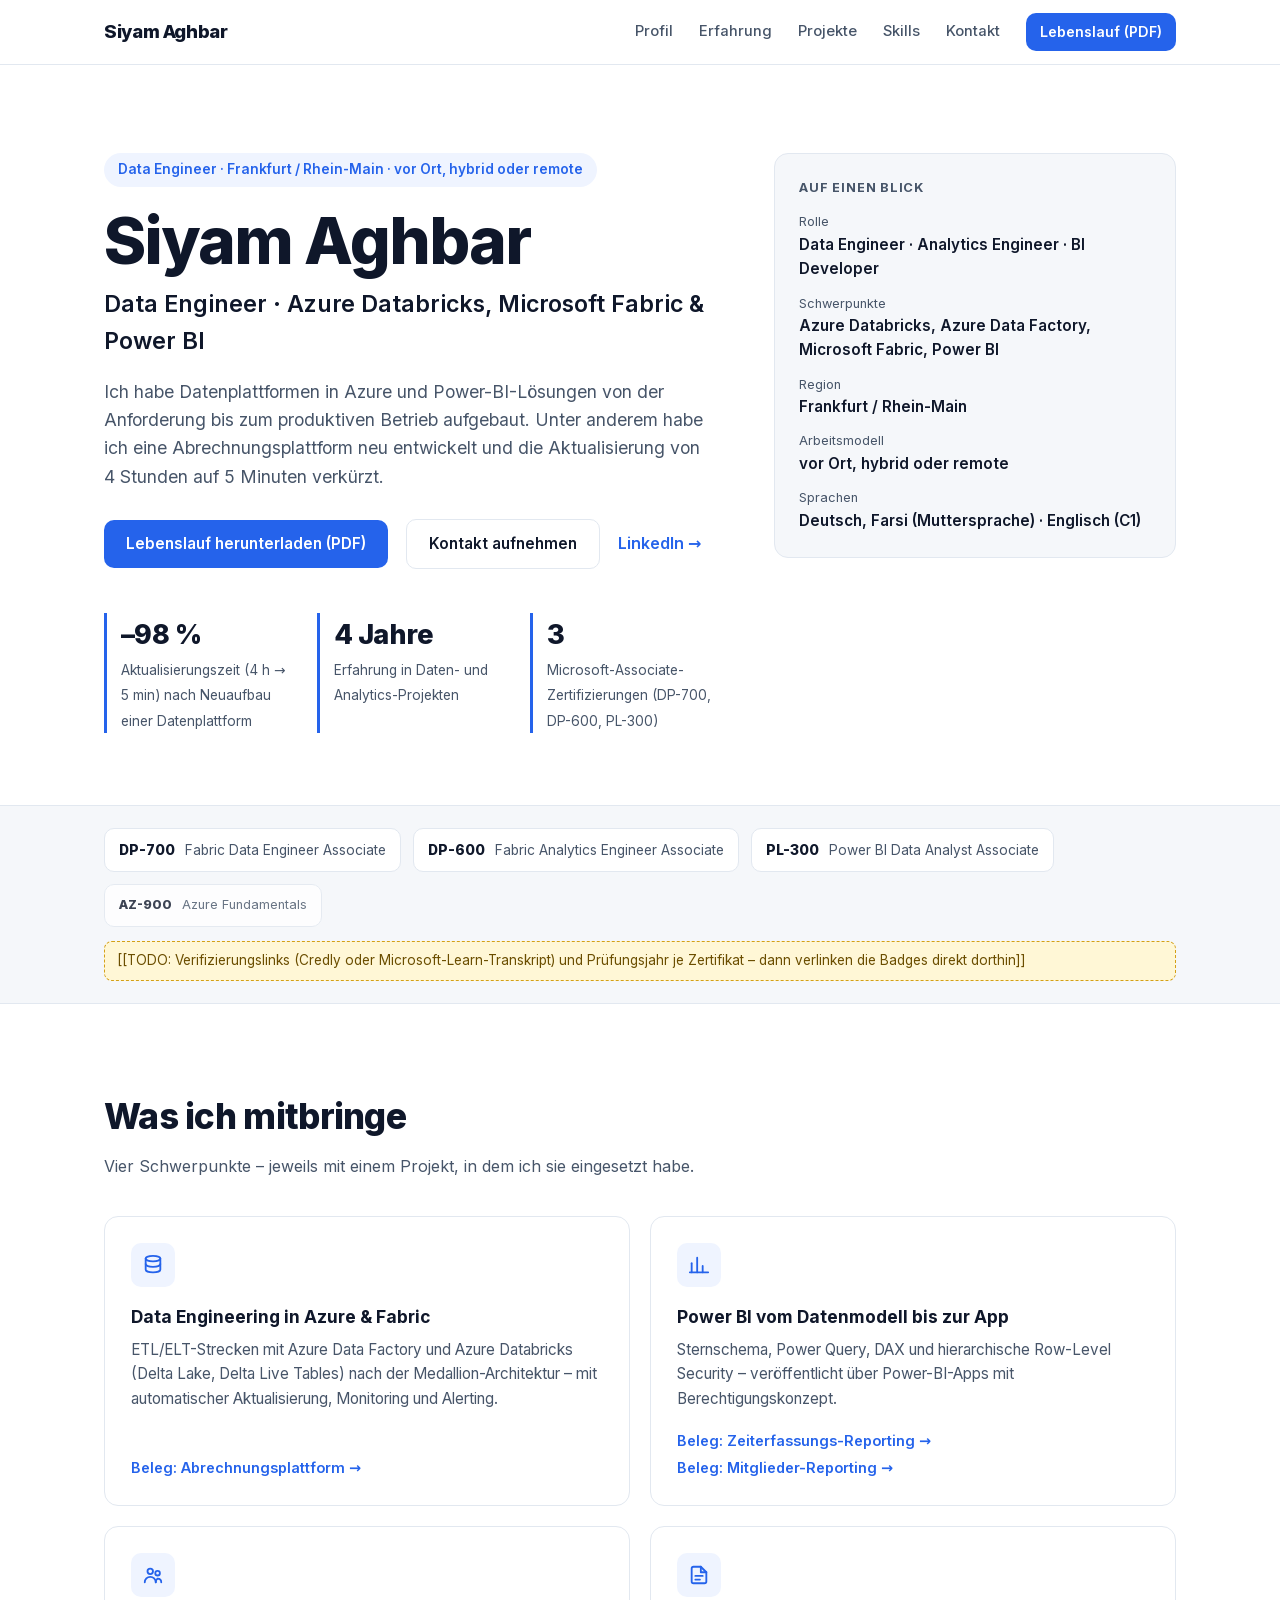
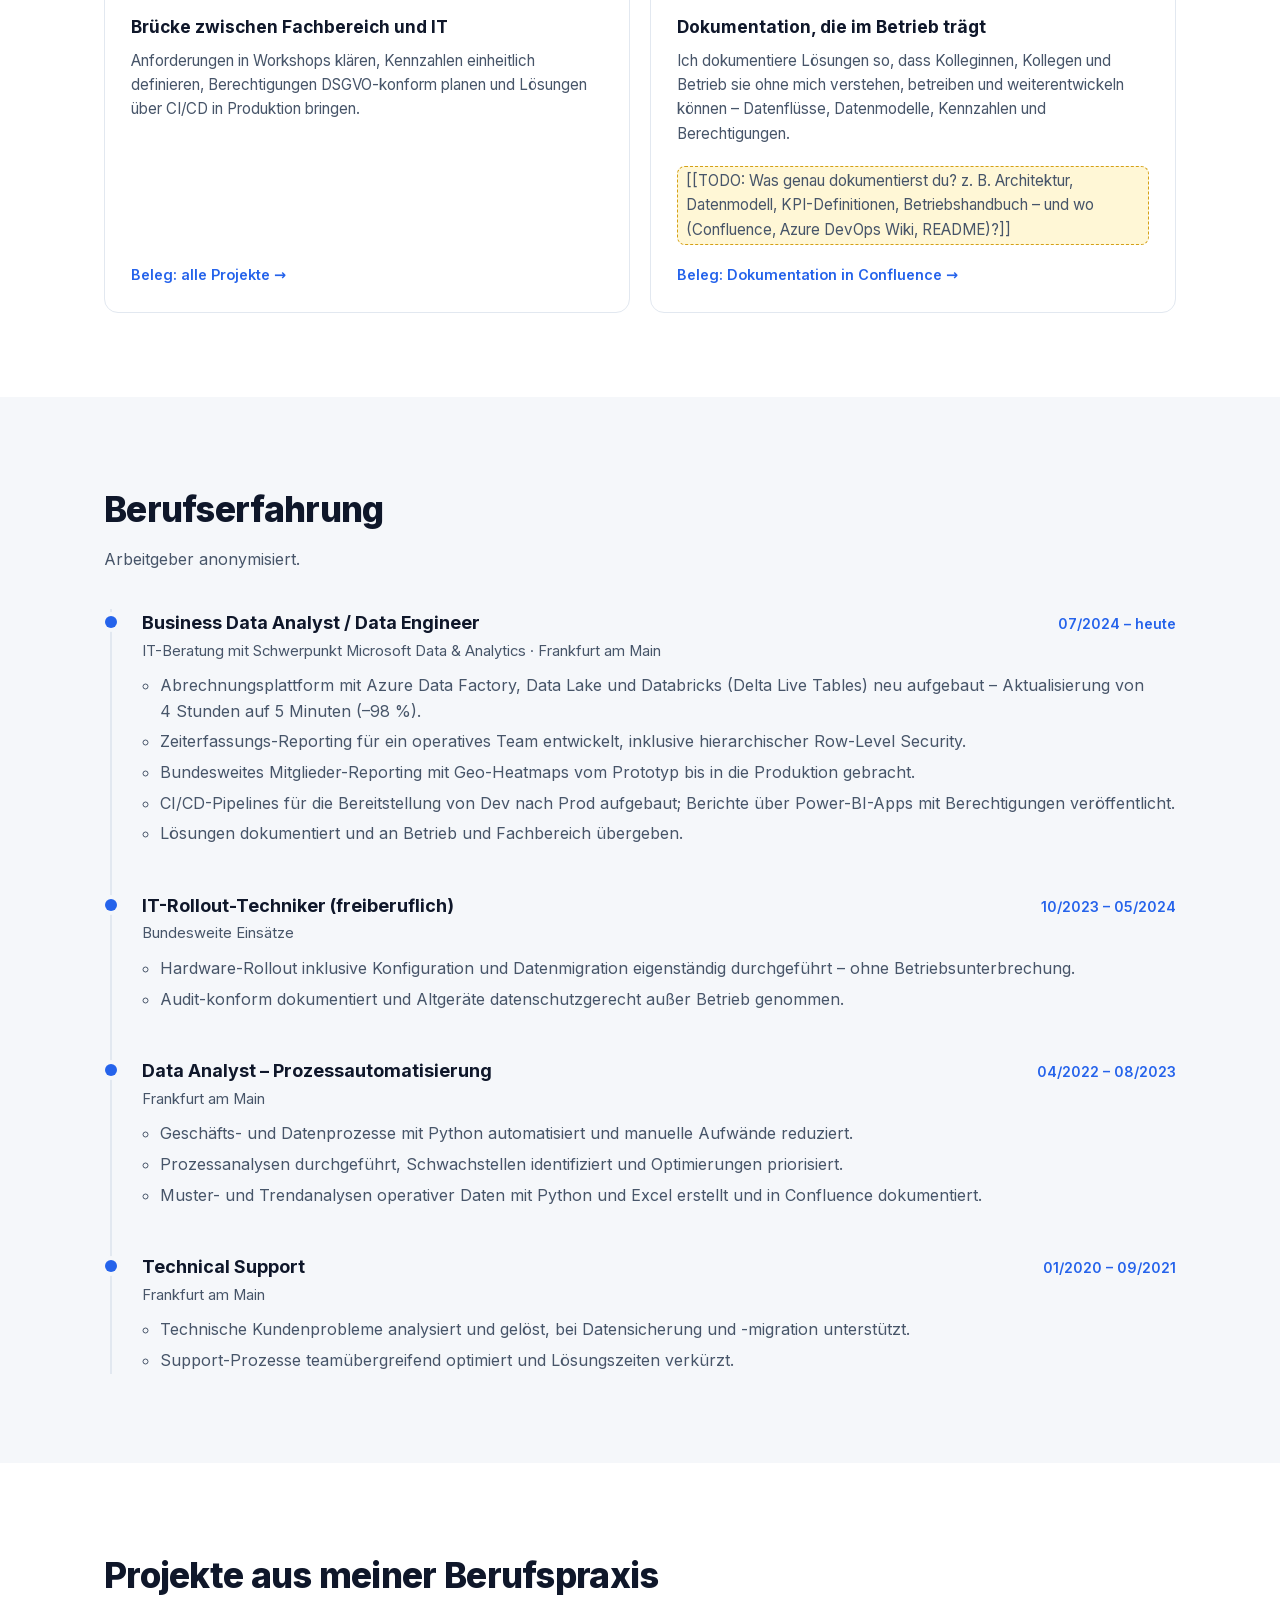
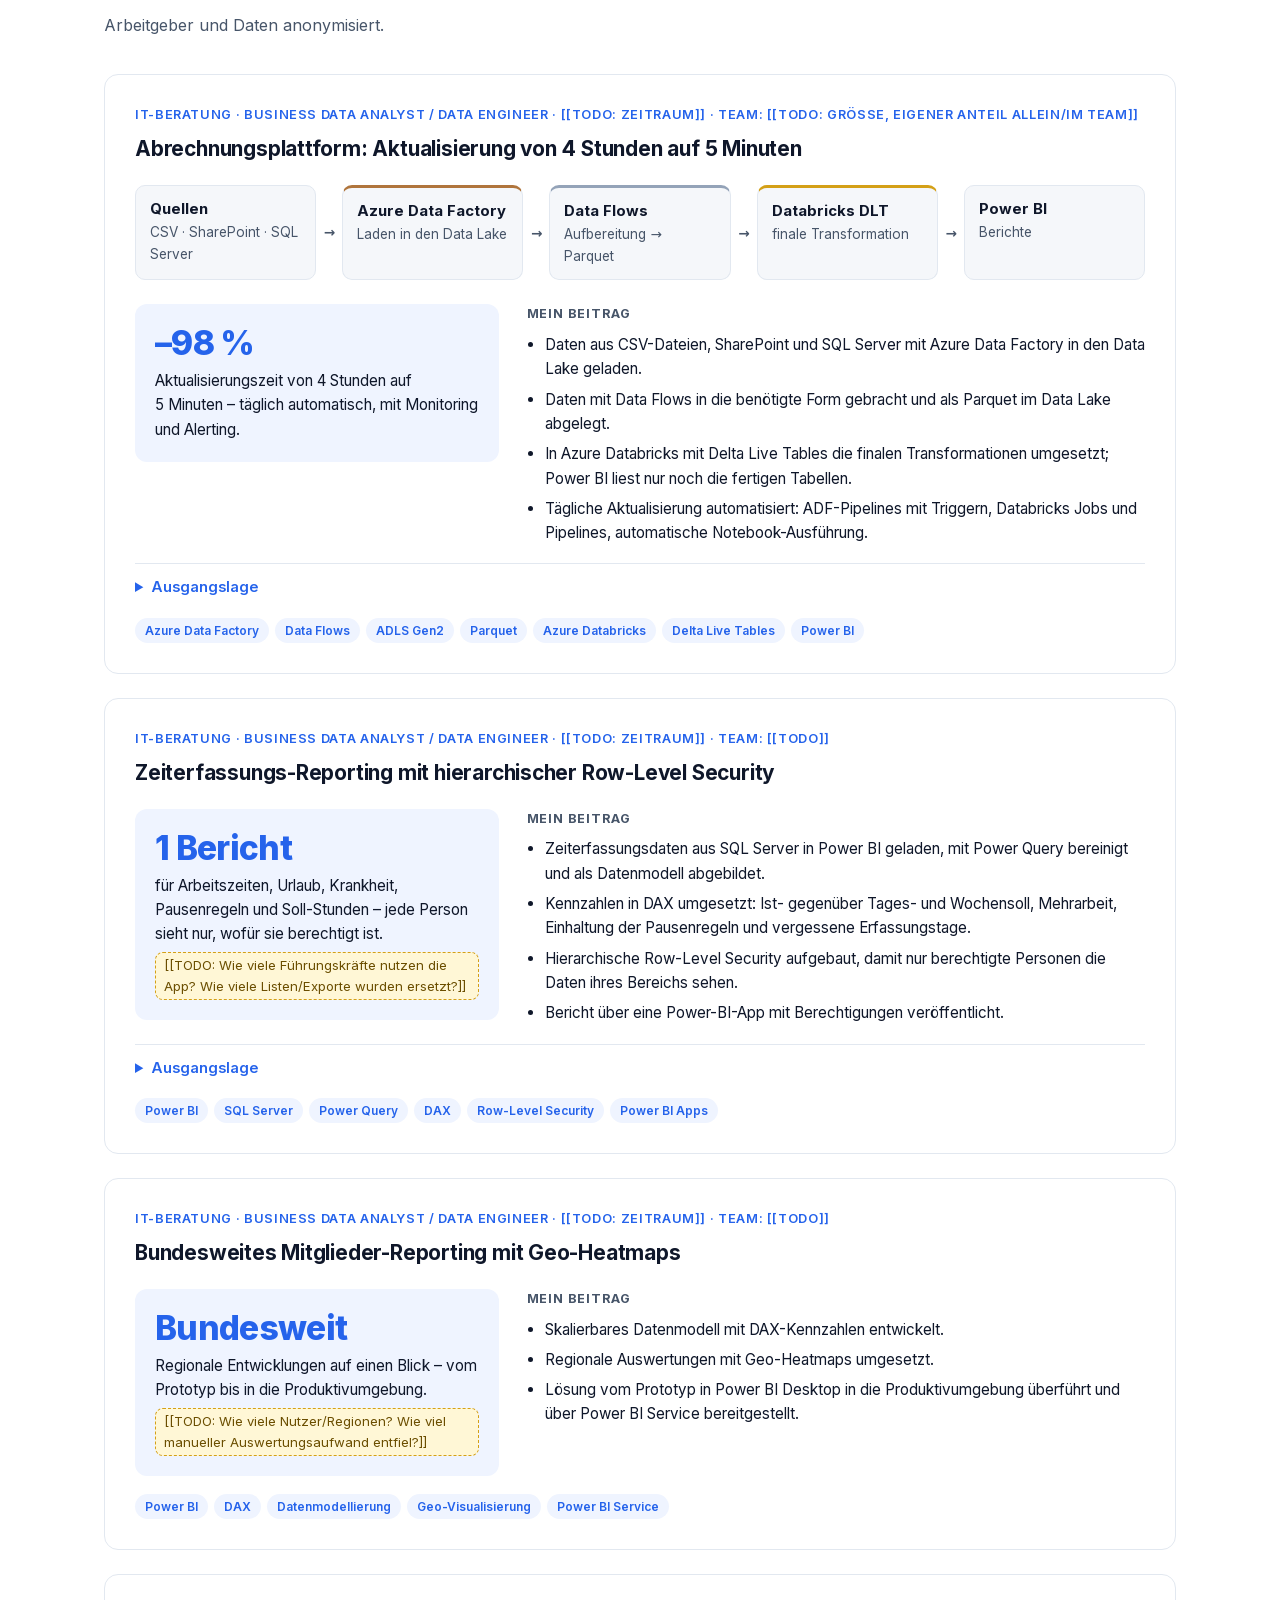
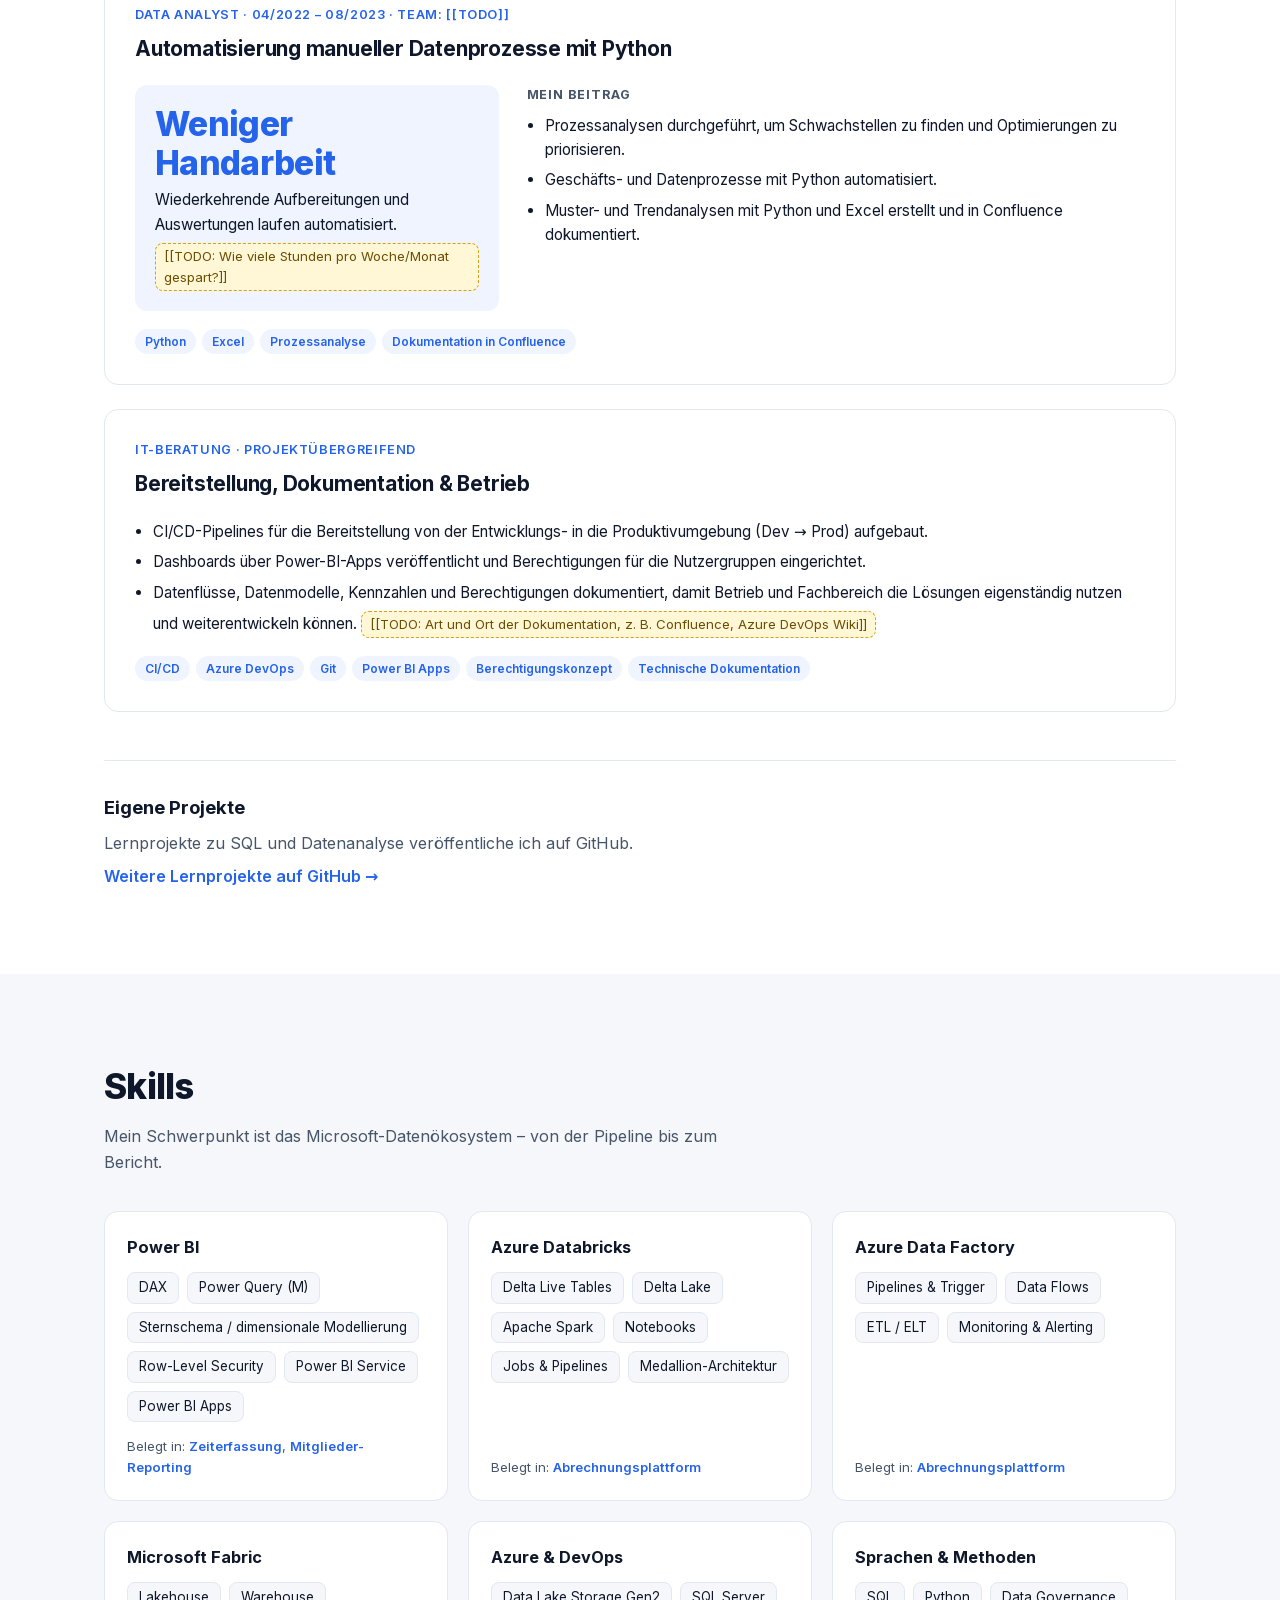
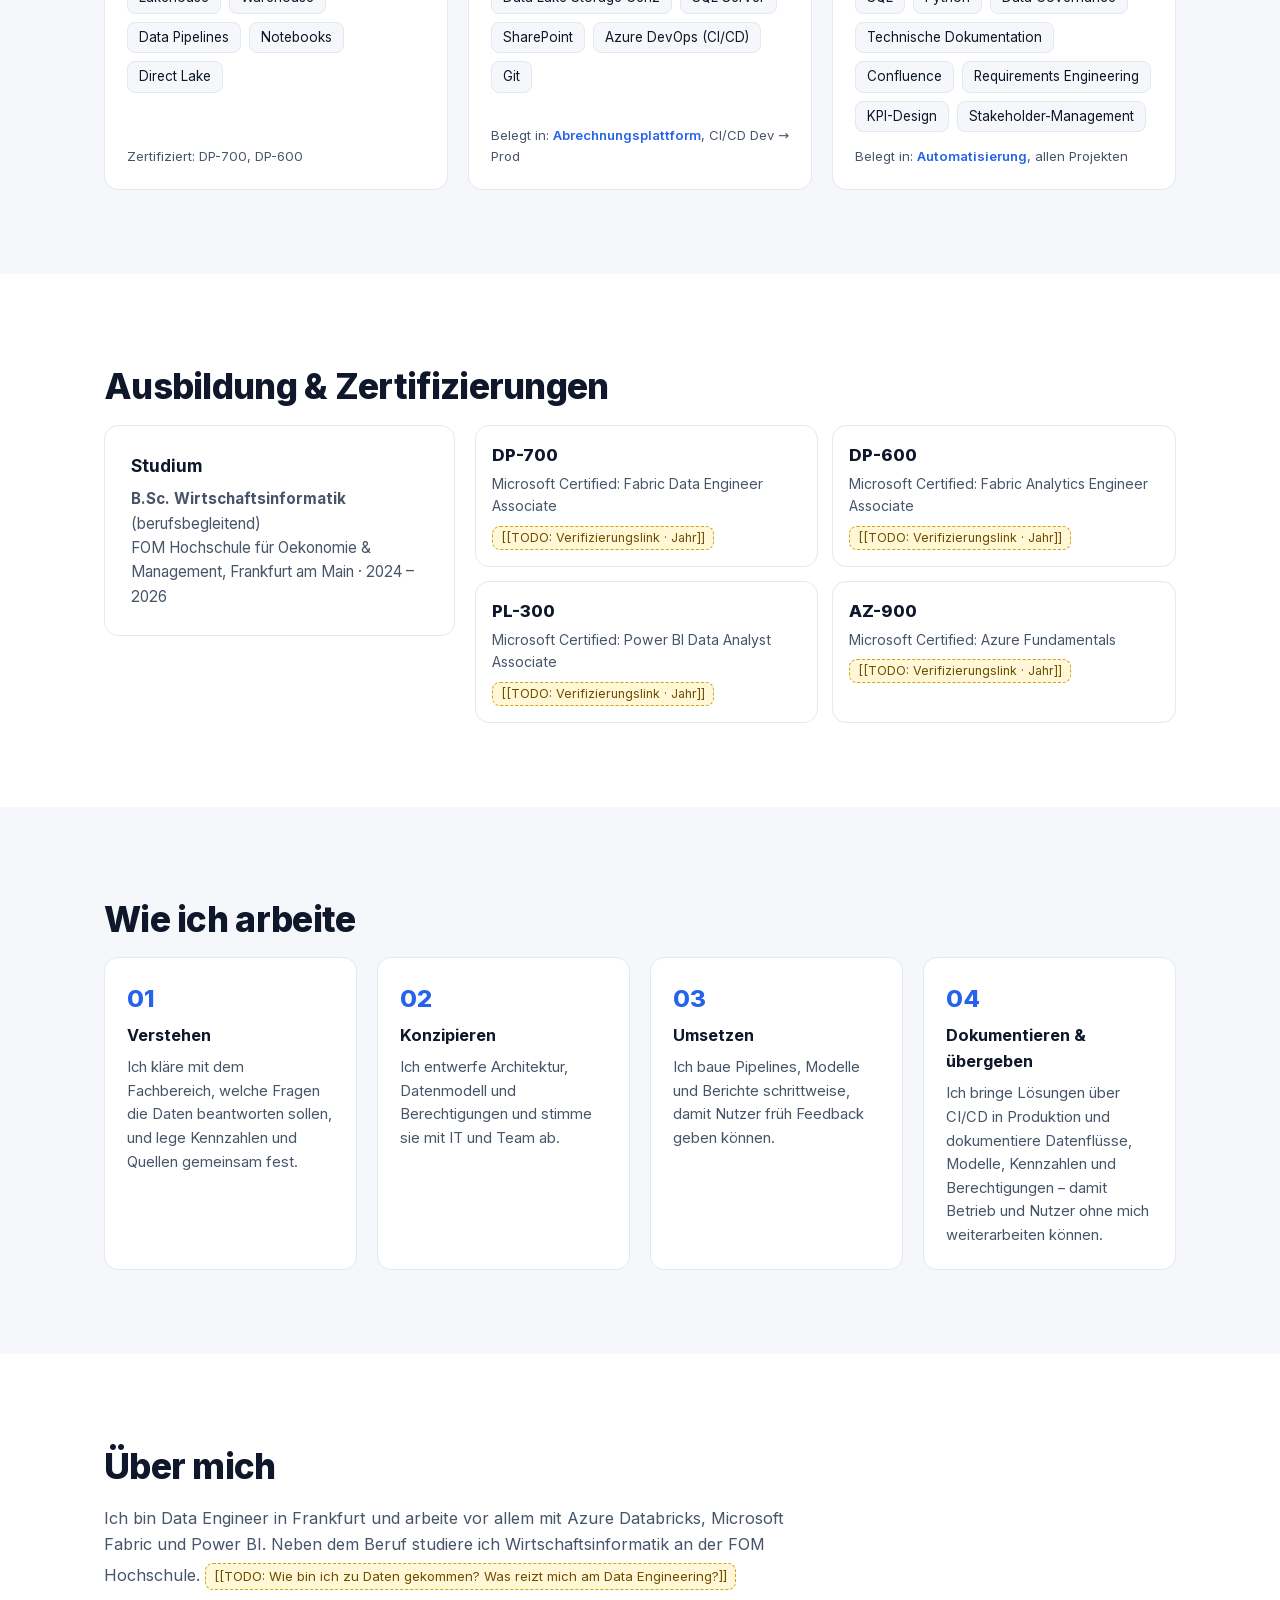
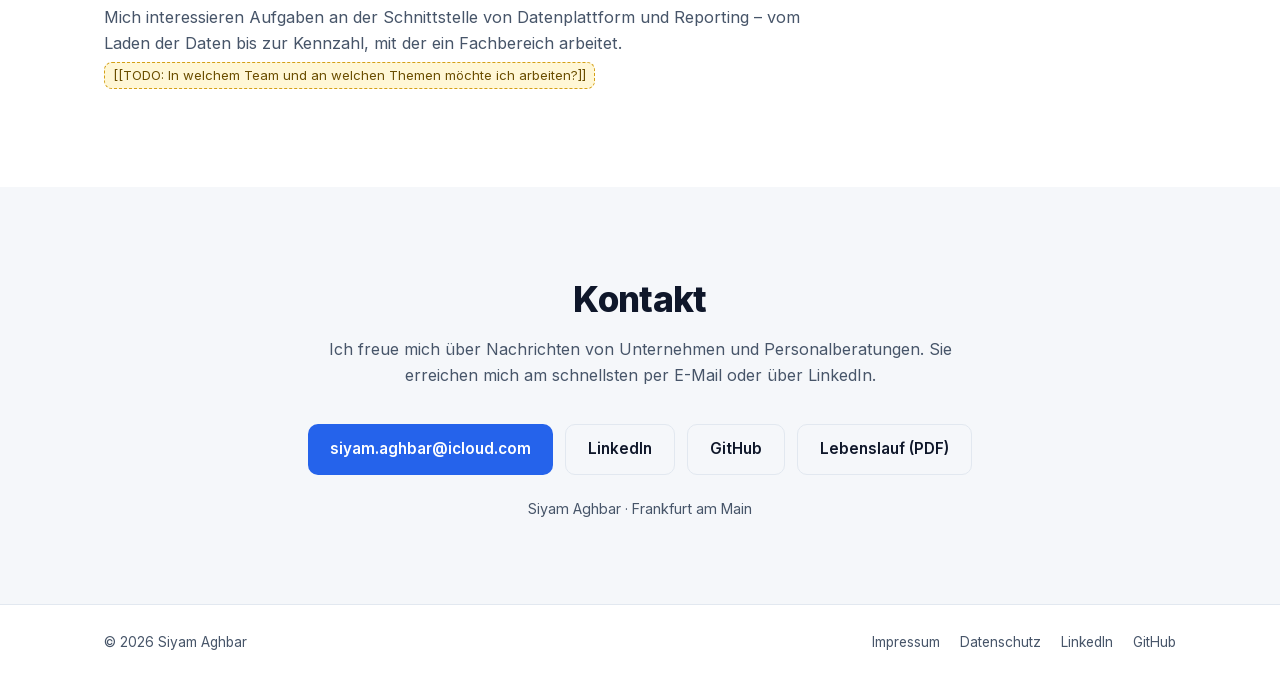
==== commit 5152705d: "Dokumentation als Kompetenz sichtbar machen - Vierte Staerke: Dokumentation, die im Betrieb traegt (" ====
--- a/index.html
+++ b/index.html
@@ -5,8 +5,52 @@
   <meta name="viewport" content="width=device-width, initial-scale=1">
   <title>Siyam Aghbar – Data Engineer (Azure, Databricks, Microsoft Fabric, Power BI)</title>
   <meta name="description" content="Siyam Aghbar, Data Engineer aus Frankfurt: Datenplattformen mit Azure Data Factory, Databricks und Microsoft Fabric, Reporting mit Power BI.">
+  <link rel="canonical" href="https://sarwar-siyam.github.io/ProWebsite/">
+  <meta name="theme-color" content="#2563eb">
+
+  <!-- Link-Vorschau (LinkedIn, E-Mail, Messenger) -->
+  <meta property="og:type" content="profile">
+  <meta property="og:locale" content="de_DE">
+  <meta property="og:title" content="Siyam Aghbar – Data Engineer">
+  <meta property="og:description" content="Data Engineer aus Frankfurt: Azure Databricks, Azure Data Factory, Microsoft Fabric und Power BI.">
+  <meta property="og:url" content="https://sarwar-siyam.github.io/ProWebsite/">
+  <meta property="og:image" content="https://sarwar-siyam.github.io/ProWebsite/og-image.png">
+  <meta property="og:image:width" content="1200">
+  <meta property="og:image:height" content="630">
+  <meta property="og:image:alt" content="Siyam Aghbar – Data Engineer, Azure Databricks, Microsoft Fabric, Power BI">
+  <meta name="twitter:card" content="summary_large_image">
+  <meta name="twitter:title" content="Siyam Aghbar – Data Engineer">
+  <meta name="twitter:description" content="Data Engineer aus Frankfurt: Azure Databricks, Azure Data Factory, Microsoft Fabric und Power BI.">
+  <meta name="twitter:image" content="https://sarwar-siyam.github.io/ProWebsite/og-image.png">
+
+  <link rel="icon" href="favicon.svg" type="image/svg+xml">
+  <link rel="apple-touch-icon" href="apple-touch-icon.png">
   <link rel="preload" href="fonts/inter-latin-var.woff2" as="font" type="font/woff2" crossorigin>
   <link rel="stylesheet" href="style.css">
+
+  <script type="application/ld+json">
+  {
+    "@context": "https://schema.org",
+    "@type": "Person",
+    "name": "Siyam Aghbar",
+    "jobTitle": "Data Engineer",
+    "url": "https://sarwar-siyam.github.io/ProWebsite/",
+    "image": "https://sarwar-siyam.github.io/ProWebsite/og-image.png",
+    "address": { "@type": "PostalAddress", "addressLocality": "Frankfurt am Main", "addressCountry": "DE" },
+    "sameAs": [
+      "https://www.linkedin.com/in/siyam-aghbar-1a1a46248/",
+      "https://github.com/sarwar-siyam"
+    ],
+    "knowsAbout": ["Data Engineering", "Azure Databricks", "Azure Data Factory", "Microsoft Fabric", "Power BI", "DAX", "Delta Lake", "Delta Live Tables", "ETL/ELT", "Medallion-Architektur", "Row-Level Security", "CI/CD", "SQL", "Python"],
+    "alumniOf": { "@type": "CollegeOrUniversity", "name": "FOM Hochschule für Oekonomie & Management" },
+    "hasCredential": [
+      { "@type": "EducationalOccupationalCredential", "name": "Microsoft Certified: Fabric Data Engineer Associate (DP-700)", "credentialCategory": "certification", "recognizedBy": { "@type": "Organization", "name": "Microsoft" } },
+      { "@type": "EducationalOccupationalCredential", "name": "Microsoft Certified: Fabric Analytics Engineer Associate (DP-600)", "credentialCategory": "certification", "recognizedBy": { "@type": "Organization", "name": "Microsoft" } },
+      { "@type": "EducationalOccupationalCredential", "name": "Microsoft Certified: Power BI Data Analyst Associate (PL-300)", "credentialCategory": "certification", "recognizedBy": { "@type": "Organization", "name": "Microsoft" } },
+      { "@type": "EducationalOccupationalCredential", "name": "Microsoft Certified: Azure Fundamentals (AZ-900)", "credentialCategory": "certification", "recognizedBy": { "@type": "Organization", "name": "Microsoft" } }
+    ]
+  }
+  </script>
 </head>
 <body>
   <a class="skip-link" href="#inhalt">Zum Inhalt</a>
@@ -94,8 +138,8 @@
     <section id="profil" class="section">
       <div class="container">
         <h2 class="section-title">Was ich mitbringe</h2>
-        <p class="section-intro">Drei Schwerpunkte – jeweils mit einem Projekt, in dem ich sie eingesetzt habe.</p>
-        <div class="cards three">
+        <p class="section-intro">Vier Schwerpunkte – jeweils mit einem Projekt, in dem ich sie eingesetzt habe.</p>
+        <div class="cards two">
           <article class="card strength">
             <div class="icon" aria-hidden="true">
               <svg viewBox="0 0 24 24"><ellipse cx="12" cy="5" rx="8" ry="3"/><path d="M4 5v6c0 1.7 3.6 3 8 3s8-1.3 8-3V5"/><path d="M4 11v6c0 1.7 3.6 3 8 3s8-1.3 8-3v-6"/></svg>
@@ -118,8 +162,17 @@
               <svg viewBox="0 0 24 24"><circle cx="9" cy="8" r="3"/><circle cx="17" cy="10" r="2.5"/><path d="M3 20c0-3.3 2.7-6 6-6s6 2.7 6 6"/><path d="M15 20c0-2 1-3.5 2-4 2.5 0 4 1.8 4 4"/></svg>
             </div>
             <h3>Brücke zwischen Fachbereich und IT</h3>
-            <p>Anforderungen in Workshops klären, Kennzahlen einheitlich definieren, Berechtigungen DSGVO-konform planen und Lösungen über CI/CD dokumentiert in Produktion bringen.</p>
+            <p>Anforderungen in Workshops klären, Kennzahlen einheitlich definieren, Berechtigungen DSGVO-konform planen und Lösungen über CI/CD in Produktion bringen.</p>
             <a class="proof" href="#projekte">Beleg: alle Projekte →</a>
+          </article>
+          <article class="card strength">
+            <div class="icon" aria-hidden="true">
+              <svg viewBox="0 0 24 24"><path d="M14 3H6a2 2 0 0 0-2 2v14a2 2 0 0 0 2 2h12a2 2 0 0 0 2-2V9z"/><path d="M14 3v6h6"/><path d="M8 13h8"/><path d="M8 17h5"/></svg>
+            </div>
+            <h3>Dokumentation, die im Betrieb trägt</h3>
+            <p>Ich dokumentiere Lösungen so, dass Kolleginnen, Kollegen und Betrieb sie ohne mich verstehen, betreiben und weiterentwickeln können – Datenflüsse, Datenmodelle, Kennzahlen und Berechtigungen.</p>
+            <p class="todo-inline">[[TODO: Was genau dokumentierst du? z. B. Architektur, Datenmodell, KPI-Definitionen, Betriebshandbuch – und wo (Confluence, Azure DevOps Wiki, README)?]]</p>
+            <a class="proof" href="#projekt-automatisierung">Beleg: Dokumentation in Confluence →</a>
           </article>
         </div>
       </div>
@@ -142,6 +195,7 @@
               <li>Zeiterfassungs-Reporting für ein operatives Team entwickelt, inklusive hierarchischer Row-Level Security.</li>
               <li>Bundesweites Mitglieder-Reporting mit Geo-Heatmaps vom Prototyp bis in die Produktion gebracht.</li>
               <li>CI/CD-Pipelines für die Bereitstellung von Dev nach Prod aufgebaut; Berichte über Power-BI-Apps mit Berechtigungen veröffentlicht.</li>
+              <li>Lösungen dokumentiert und an Betrieb und Fachbereich übergeben.</li>
             </ul>
           </li>
           <li>
@@ -302,22 +356,23 @@
               </ul>
             </div>
           </div>
-          <ul class="tags"><li>Python</li><li>Excel</li><li>Prozessanalyse</li><li>Confluence</li></ul>
+          <ul class="tags"><li>Python</li><li>Excel</li><li>Prozessanalyse</li><li>Dokumentation in Confluence</li></ul>
         </article>
 
         <!-- Querschnitt -->
         <article class="case case-compact">
           <header class="case-head">
             <p class="case-meta">IT-Beratung · projektübergreifend</p>
-            <h3>Bereitstellung &amp; Betrieb: CI/CD und Power-BI-Apps</h3>
+            <h3>Bereitstellung, Dokumentation &amp; Betrieb</h3>
           </header>
           <div class="contribution">
             <ul>
               <li>CI/CD-Pipelines für die Bereitstellung von der Entwicklungs- in die Produktivumgebung (Dev → Prod) aufgebaut.</li>
               <li>Dashboards über Power-BI-Apps veröffentlicht und Berechtigungen für die Nutzergruppen eingerichtet.</li>
+              <li>Datenflüsse, Datenmodelle, Kennzahlen und Berechtigungen dokumentiert, damit Betrieb und Fachbereich die Lösungen eigenständig nutzen und weiterentwickeln können. <span class="todo-inline">[[TODO: Art und Ort der Dokumentation, z. B. Confluence, Azure DevOps Wiki]]</span></li>
             </ul>
           </div>
-          <ul class="tags"><li>CI/CD</li><li>Azure DevOps</li><li>Git</li><li>Power BI Apps</li><li>Berechtigungskonzept</li></ul>
+          <ul class="tags"><li>CI/CD</li><li>Azure DevOps</li><li>Git</li><li>Power BI Apps</li><li>Berechtigungskonzept</li><li>Technische Dokumentation</li></ul>
         </article>
 
         <!-- ================================================= EIGENE PROJEKTE -->
@@ -370,7 +425,7 @@
           </div>
           <div class="stack-item">
             <h3>Sprachen &amp; Methoden</h3>
-            <ul class="chips"><li>SQL</li><li>Python</li><li>Data Governance</li><li>Requirements Engineering</li><li>KPI-Design</li><li>Stakeholder-Management</li></ul>
+            <ul class="chips"><li>SQL</li><li>Python</li><li>Data Governance</li><li>Technische Dokumentation</li><li>Confluence</li><li>Requirements Engineering</li><li>KPI-Design</li><li>Stakeholder-Management</li></ul>
             <p class="stack-proof">Belegt in: <a href="#projekt-automatisierung">Automatisierung</a>, allen Projekten</p>
           </div>
         </div>
@@ -404,7 +459,7 @@
           <li><span class="num">01</span><h3>Verstehen</h3><p>Ich kläre mit dem Fachbereich, welche Fragen die Daten beantworten sollen, und lege Kennzahlen und Quellen gemeinsam fest.</p></li>
           <li><span class="num">02</span><h3>Konzipieren</h3><p>Ich entwerfe Architektur, Datenmodell und Berechtigungen und stimme sie mit IT und Team ab.</p></li>
           <li><span class="num">03</span><h3>Umsetzen</h3><p>Ich baue Pipelines, Modelle und Berichte schrittweise, damit Nutzer früh Feedback geben können.</p></li>
-          <li><span class="num">04</span><h3>Übergeben</h3><p>Ich bringe Lösungen über CI/CD in Produktion, dokumentiere sie und übergebe sie an Betrieb und Nutzer.</p></li>
+          <li><span class="num">04</span><h3>Dokumentieren &amp; übergeben</h3><p>Ich bringe Lösungen über CI/CD in Produktion und dokumentiere Datenflüsse, Modelle, Kennzahlen und Berechtigungen – damit Betrieb und Nutzer ohne mich weiterarbeiten können.</p></li>
         </ol>
       </div>
     </section>
--- a/style.css
+++ b/style.css
@@ -140,6 +140,7 @@
 
 .cards { display: grid; gap: 20px; }
 .cards.three { grid-template-columns: repeat(3, 1fr); }
+.cards.two { grid-template-columns: repeat(2, 1fr); }
 .card { background: var(--card); border: 1px solid var(--border); border-radius: var(--radius); padding: 26px; }
 .section.alt .card { background: var(--card-alt); }
 .card h3 { font-size: 1.08rem; margin-bottom: 8px; }
@@ -260,10 +261,21 @@
 .skip-link { position: absolute; left: -9999px; top: 8px; z-index: 100; background: var(--accent); color: var(--on-accent); padding: 8px 14px; border-radius: 8px; font-weight: 600; }
 .skip-link:focus { left: 8px; }
 
+:focus-visible { outline: 3px solid var(--accent); outline-offset: 3px; border-radius: 6px; }
+.btn:focus-visible { outline-offset: 2px; }
+summary:focus-visible { outline-offset: 4px; }
+
+@media (prefers-reduced-motion: reduce) {
+  html { scroll-behavior: auto; }
+  *, *::before, *::after { transition: none !important; animation: none !important; }
+  .btn:hover { transform: none; }
+}
+
 /* 13. Responsive -------------------------------------------------------------- */
 @media (max-width: 960px) {
   .hero-grid { grid-template-columns: 1fr; gap: 32px; }
   .cards.three, .stack { grid-template-columns: 1fr 1fr; }
+  .cards.three > :last-child:nth-child(odd) { grid-column: 1 / -1; }
   .steps { grid-template-columns: 1fr 1fr; }
   .case-body, .edu-grid { grid-template-columns: 1fr; gap: 18px; }
 }
@@ -294,7 +306,7 @@
   .container { padding: 0 16px; }
   .hero { padding: 48px 0 52px; }
   .stats { grid-template-columns: 1fr; gap: 16px; margin-top: 32px; }
-  .cards.three, .stack, .steps, .certs { grid-template-columns: 1fr; }
+  .cards.three, .cards.two, .stack, .steps, .certs { grid-template-columns: 1fr; }
   .section { padding: 60px 0; }
   .card, .case { padding: 22px; }
   .case-head h3 { font-size: 1.15rem; }
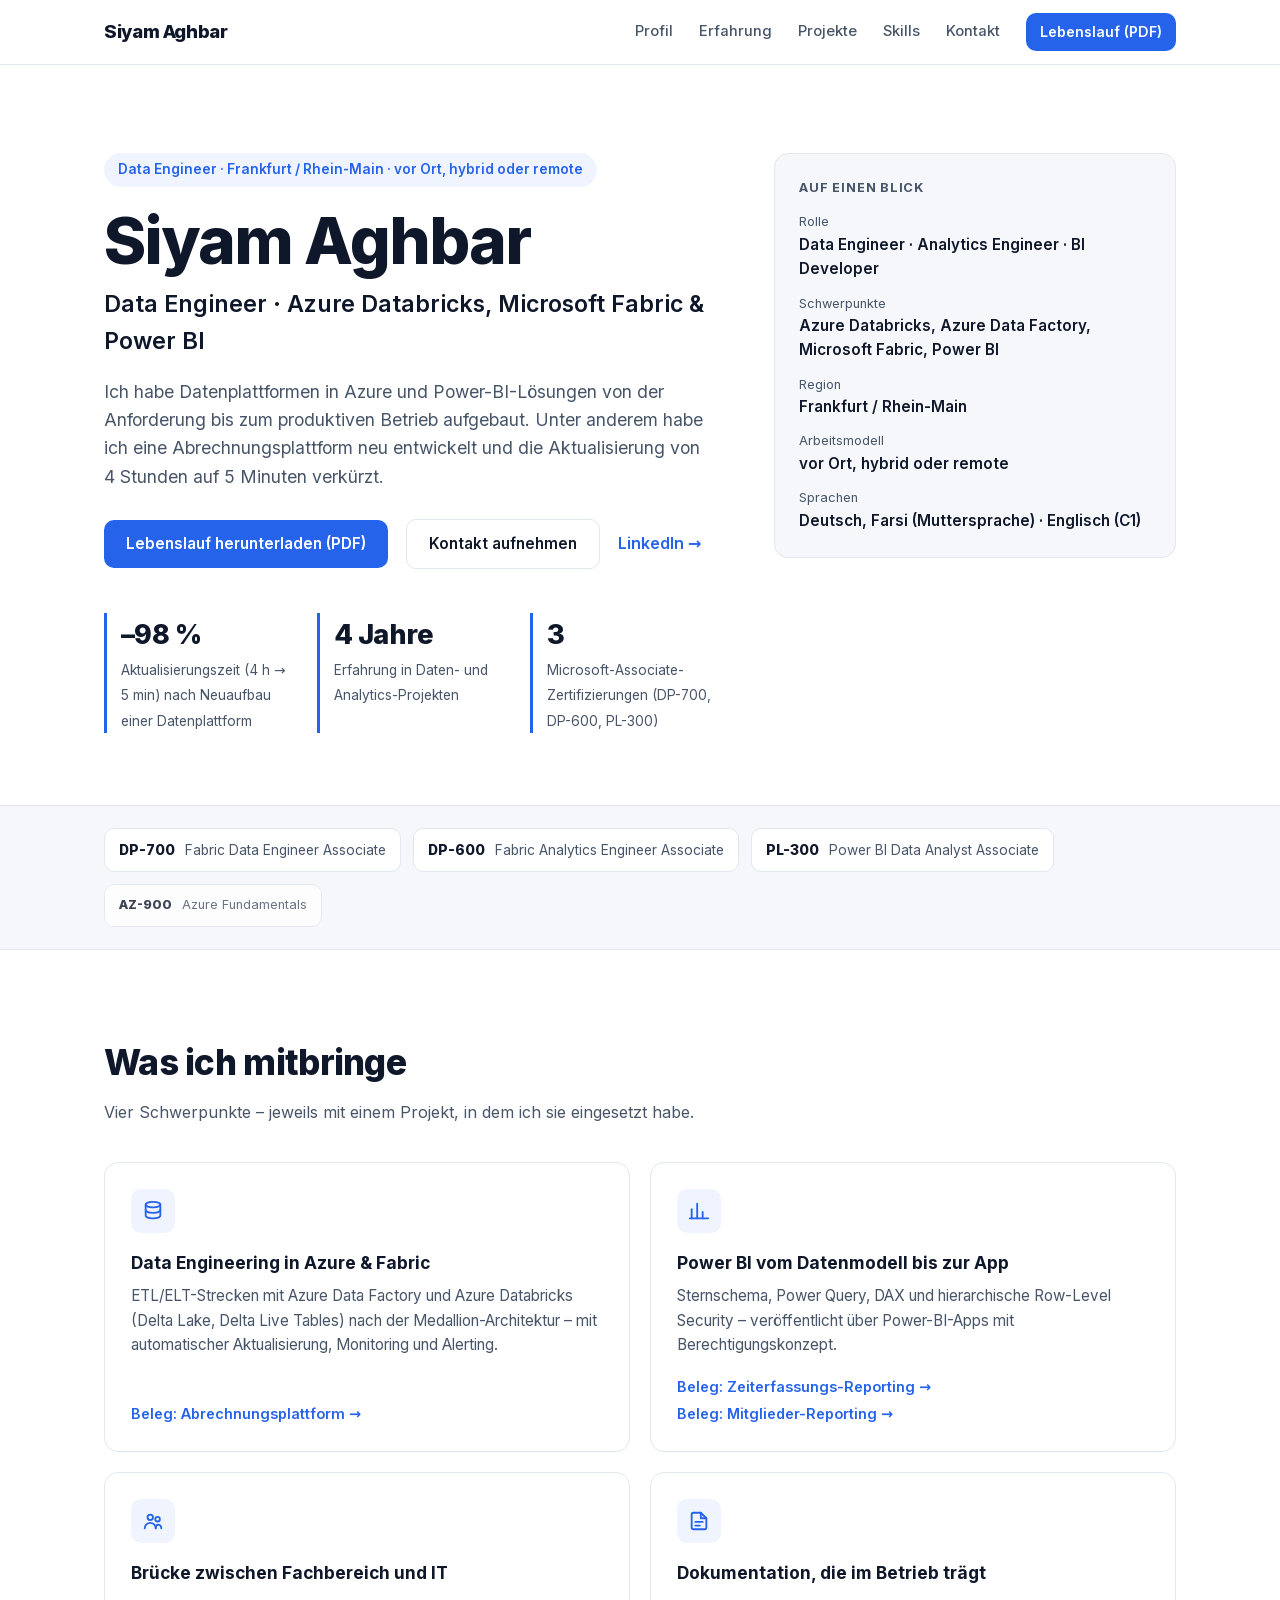
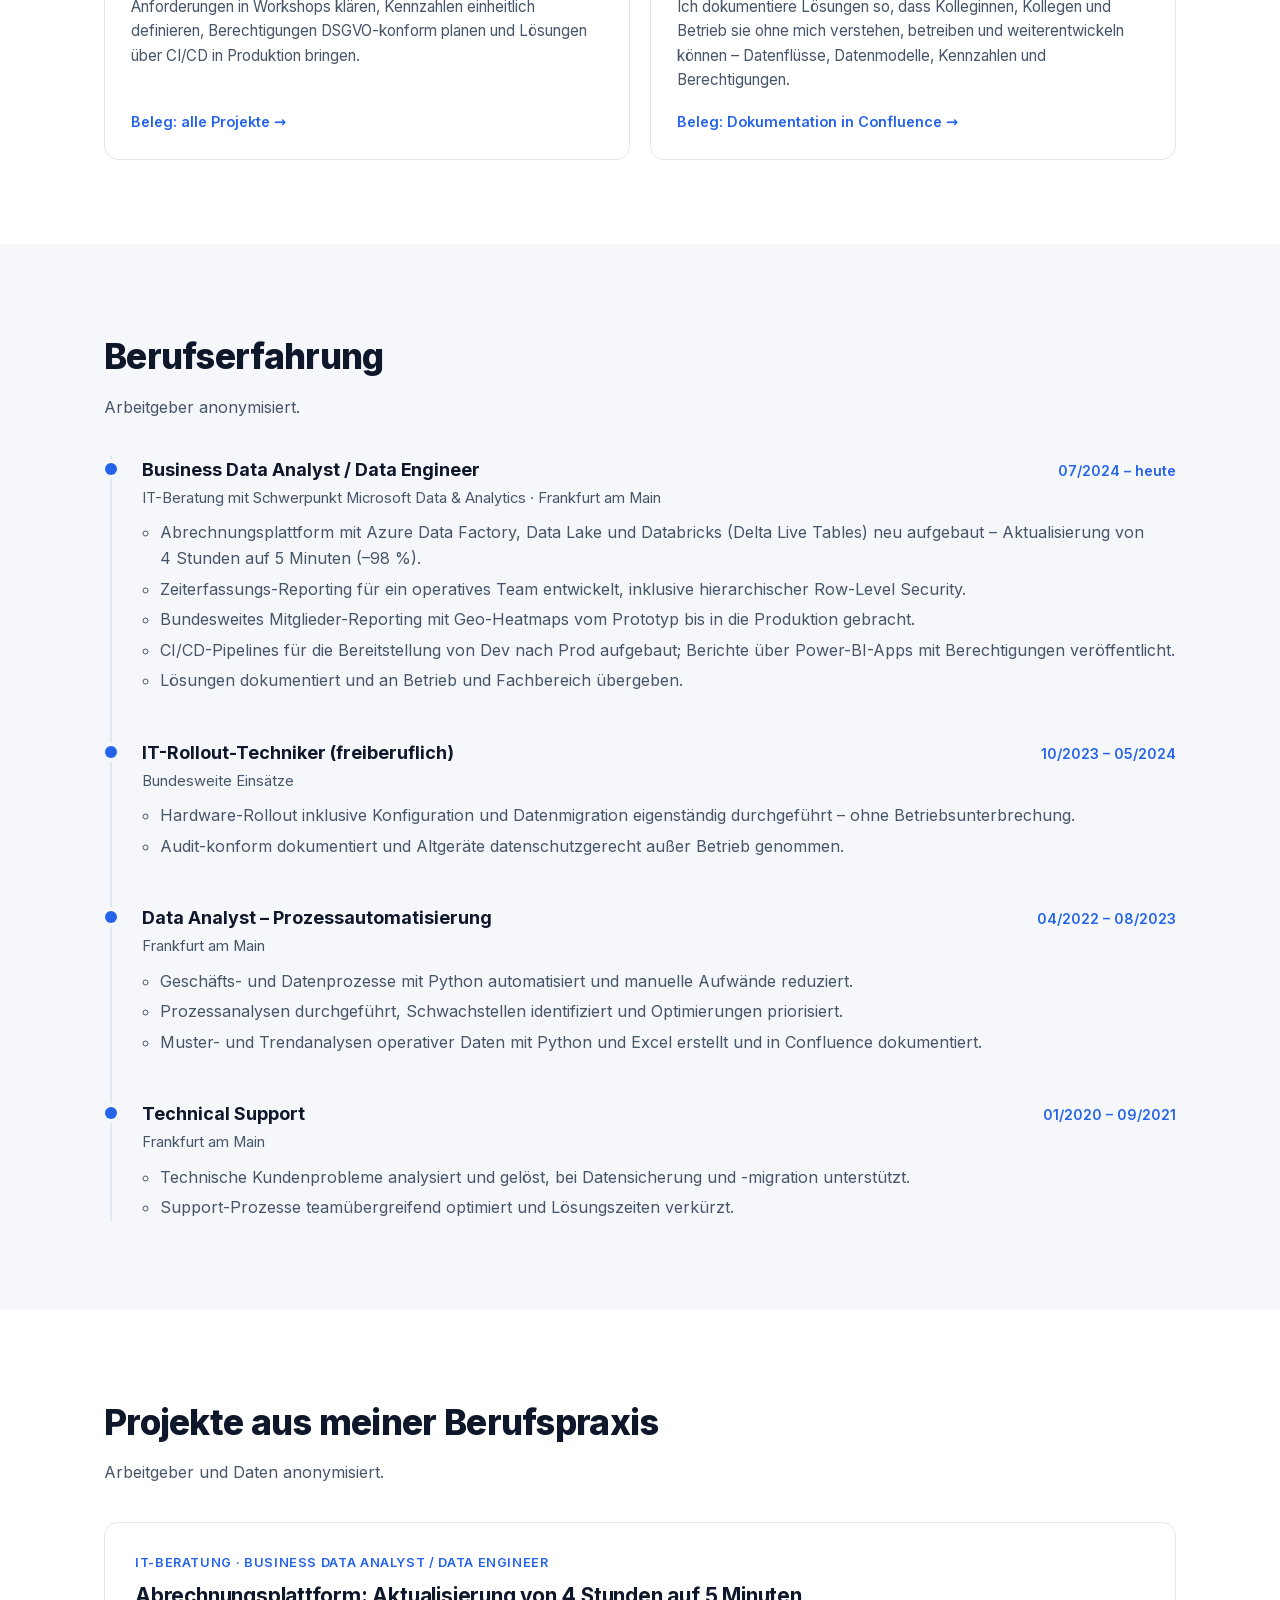
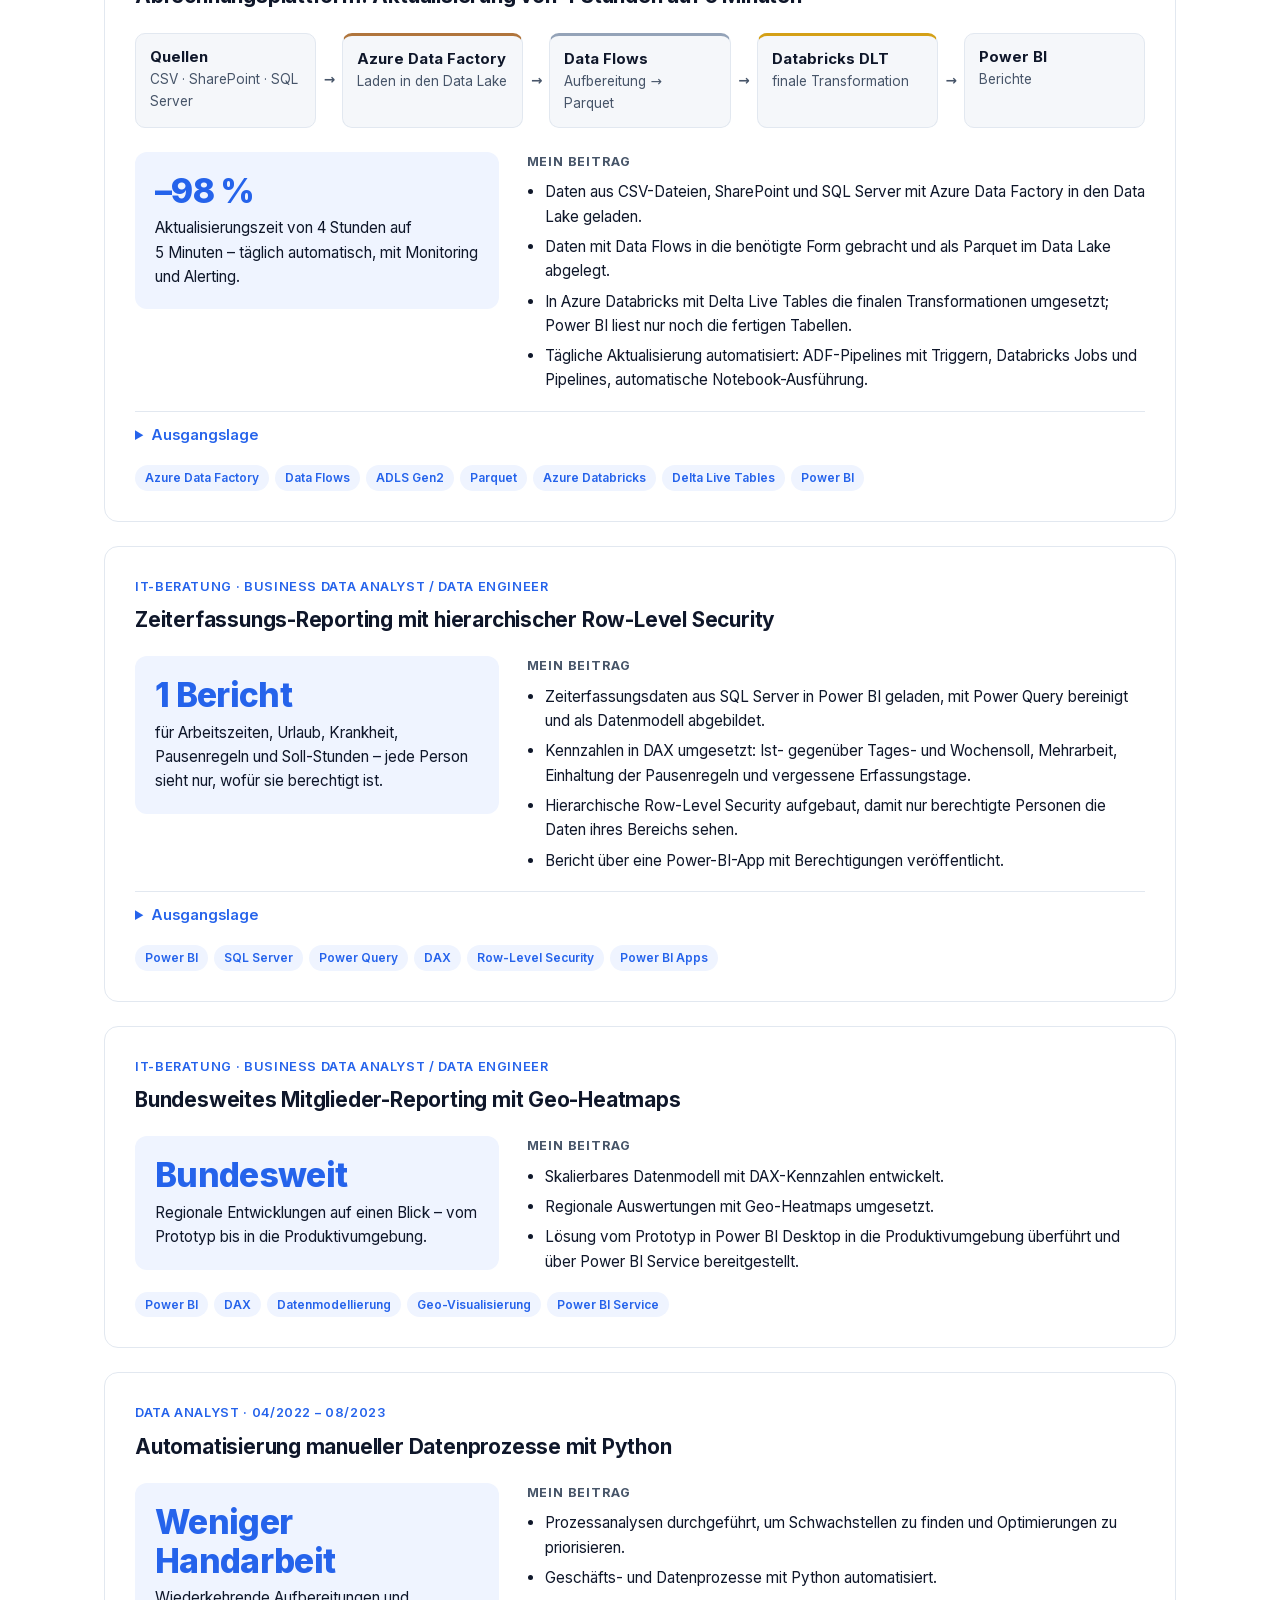
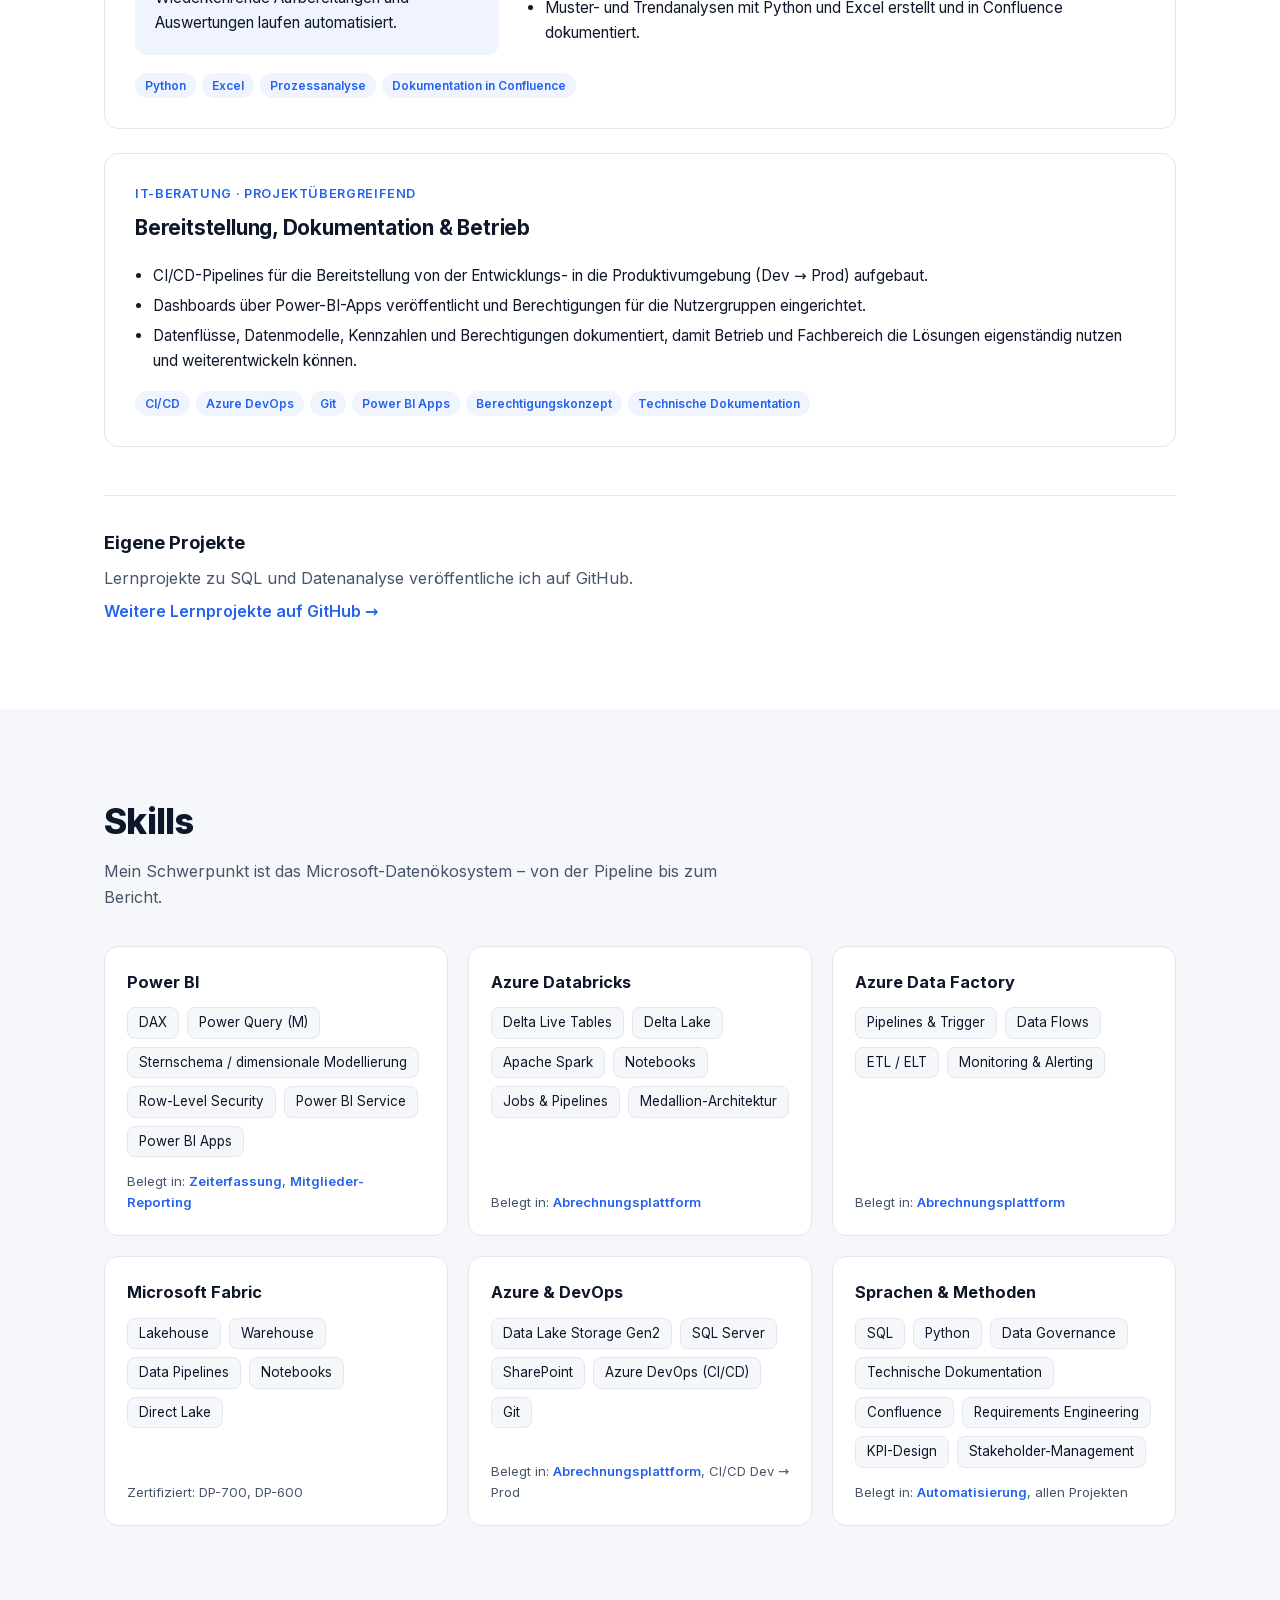
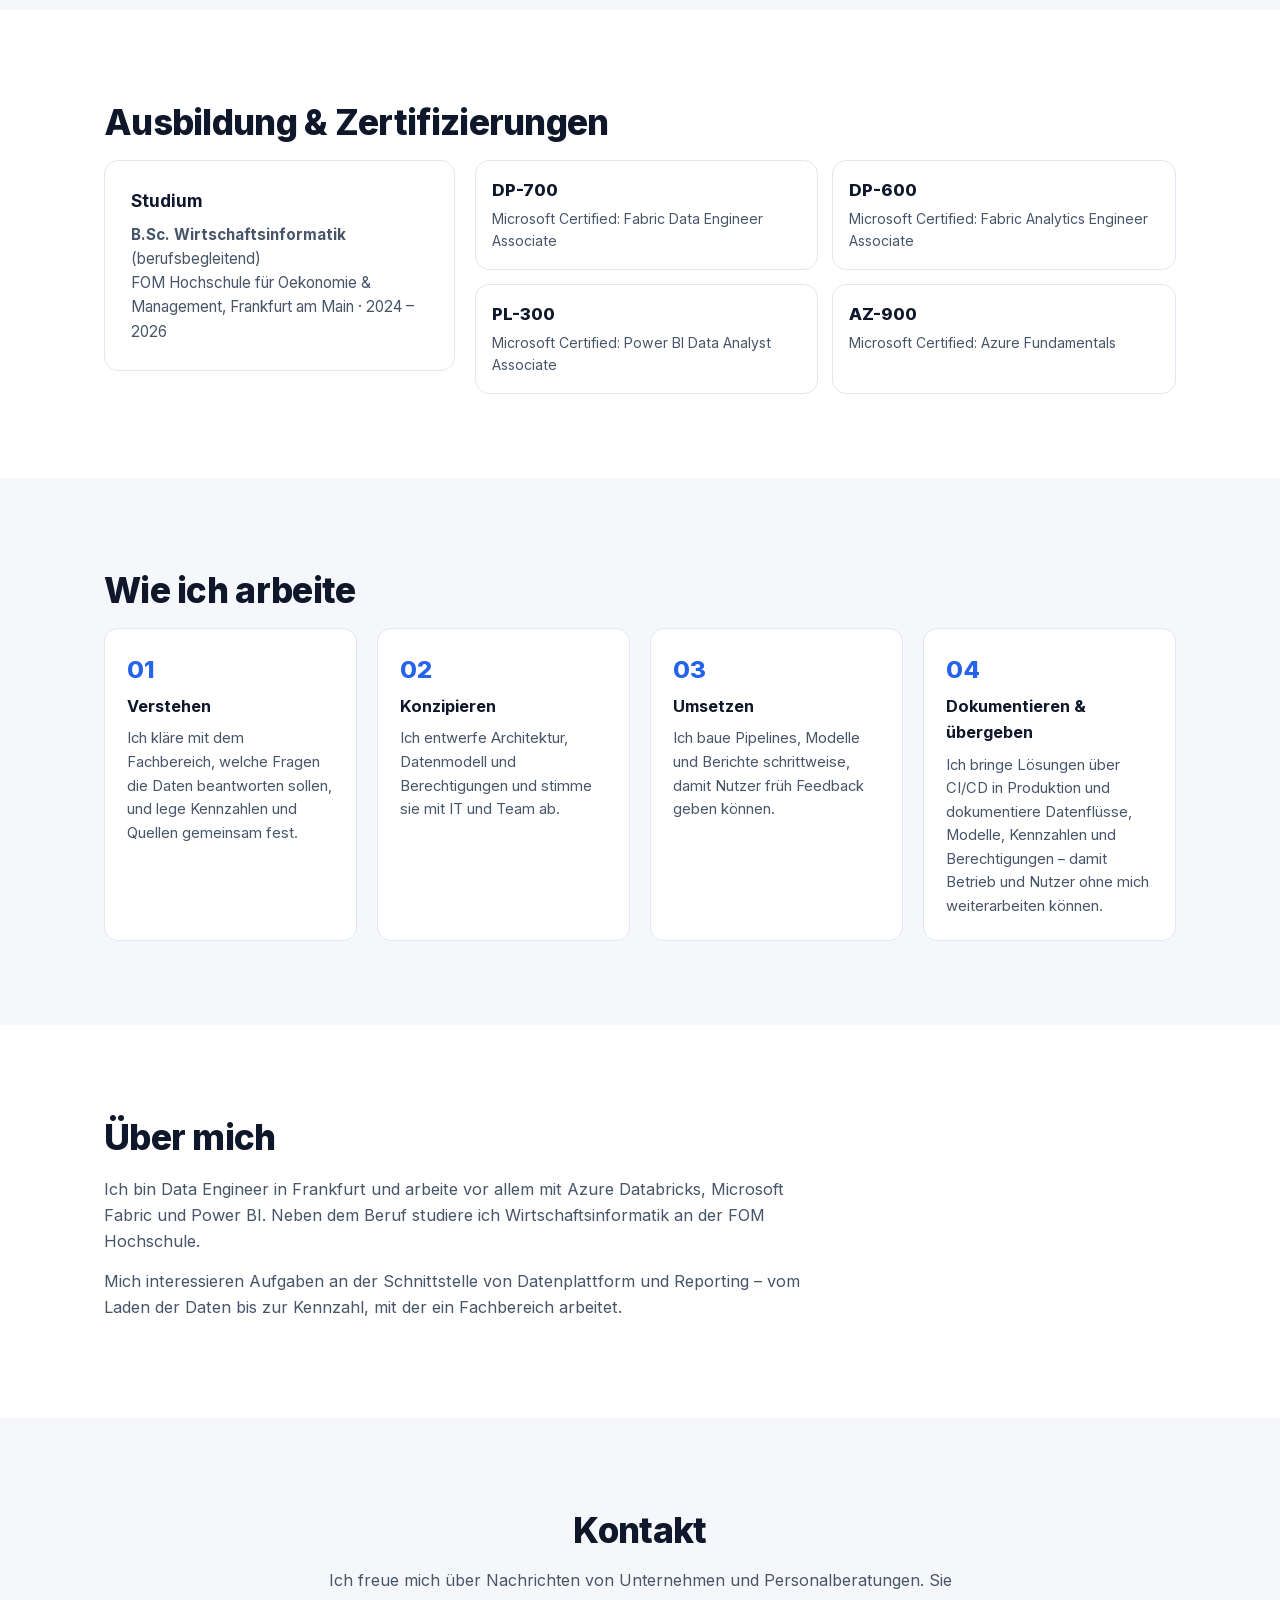
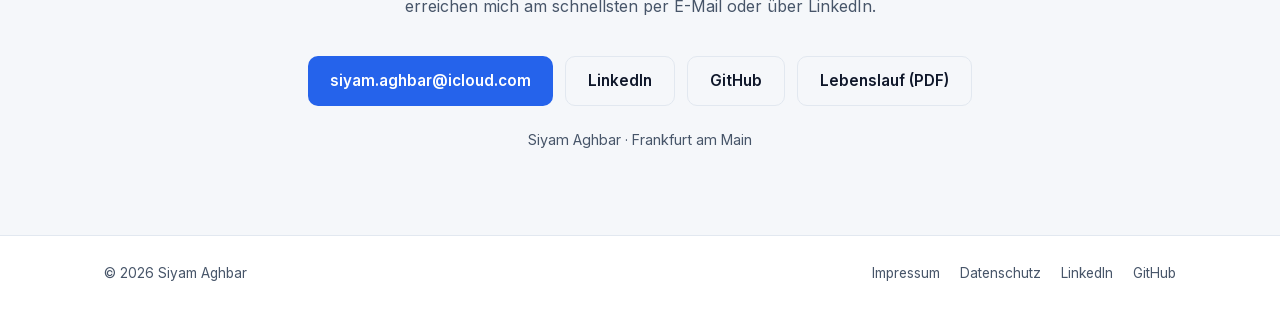
==== commit 996cb7b6: "Sichtbare Platzhalter fuer die Veroeffentlichung entfernen Offene Angaben (Zertifikatslinks, Projekt" ====
--- a/index.html
+++ b/index.html
@@ -130,7 +130,6 @@
           <li><a class="cert-badge" href="#ausbildung"><span class="code">PL-300</span><span>Power BI Data Analyst Associate</span></a></li>
           <li><a class="cert-badge minor" href="#ausbildung"><span class="code">AZ-900</span><span>Azure Fundamentals</span></a></li>
         </ul>
-        <p class="todo-note">[[TODO: Verifizierungslinks (Credly oder Microsoft-Learn-Transkript) und Prüfungsjahr je Zertifikat – dann verlinken die Badges direkt dorthin]]</p>
       </div>
     </section>
 
@@ -171,7 +170,6 @@
             </div>
             <h3>Dokumentation, die im Betrieb trägt</h3>
             <p>Ich dokumentiere Lösungen so, dass Kolleginnen, Kollegen und Betrieb sie ohne mich verstehen, betreiben und weiterentwickeln können – Datenflüsse, Datenmodelle, Kennzahlen und Berechtigungen.</p>
-            <p class="todo-inline">[[TODO: Was genau dokumentierst du? z. B. Architektur, Datenmodell, KPI-Definitionen, Betriebshandbuch – und wo (Confluence, Azure DevOps Wiki, README)?]]</p>
             <a class="proof" href="#projekt-automatisierung">Beleg: Dokumentation in Confluence →</a>
           </article>
         </div>
@@ -245,7 +243,7 @@
         <!-- Projekt 1 -->
         <article id="projekt-abrechnung" class="case">
           <header class="case-head">
-            <p class="case-meta">IT-Beratung · Business Data Analyst / Data Engineer · [[TODO: Zeitraum]] · Team: [[TODO: Größe, eigener Anteil allein/im Team]]</p>
+            <p class="case-meta">IT-Beratung · Business Data Analyst / Data Engineer</p>
             <h3>Abrechnungsplattform: Aktualisierung von 4 Stunden auf 5 Minuten</h3>
           </header>
           <div class="flow" aria-label="Datenfluss der Abrechnungsplattform">
@@ -285,14 +283,13 @@
         <!-- Projekt 2 -->
         <article id="projekt-zeiterfassung" class="case">
           <header class="case-head">
-            <p class="case-meta">IT-Beratung · Business Data Analyst / Data Engineer · [[TODO: Zeitraum]] · Team: [[TODO]]</p>
+            <p class="case-meta">IT-Beratung · Business Data Analyst / Data Engineer</p>
             <h3>Zeiterfassungs-Reporting mit hierarchischer Row-Level Security</h3>
           </header>
           <div class="case-body">
             <div class="result">
               <p class="result-number">1 Bericht</p>
               <p>für Arbeitszeiten, Urlaub, Krankheit, Pausenregeln und Soll-Stunden – jede Person sieht nur, wofür sie berechtigt ist.</p>
-              <p class="todo-inline">[[TODO: Wie viele Führungskräfte nutzen die App? Wie viele Listen/Exporte wurden ersetzt?]]</p>
             </div>
             <div class="contribution">
               <h4>Mein Beitrag</h4>
@@ -314,14 +311,13 @@
         <!-- Projekt 3 -->
         <article id="projekt-mitglieder" class="case">
           <header class="case-head">
-            <p class="case-meta">IT-Beratung · Business Data Analyst / Data Engineer · [[TODO: Zeitraum]] · Team: [[TODO]]</p>
+            <p class="case-meta">IT-Beratung · Business Data Analyst / Data Engineer</p>
             <h3>Bundesweites Mitglieder-Reporting mit Geo-Heatmaps</h3>
           </header>
           <div class="case-body">
             <div class="result">
               <p class="result-number">Bundesweit</p>
               <p>Regionale Entwicklungen auf einen Blick – vom Prototyp bis in die Produktivumgebung.</p>
-              <p class="todo-inline">[[TODO: Wie viele Nutzer/Regionen? Wie viel manueller Auswertungsaufwand entfiel?]]</p>
             </div>
             <div class="contribution">
               <h4>Mein Beitrag</h4>
@@ -338,14 +334,13 @@
         <!-- Projekt 4 -->
         <article id="projekt-automatisierung" class="case">
           <header class="case-head">
-            <p class="case-meta">Data Analyst · 04/2022 – 08/2023 · Team: [[TODO]]</p>
+            <p class="case-meta">Data Analyst · 04/2022 – 08/2023</p>
             <h3>Automatisierung manueller Datenprozesse mit Python</h3>
           </header>
           <div class="case-body">
             <div class="result">
               <p class="result-number">Weniger Handarbeit</p>
               <p>Wiederkehrende Aufbereitungen und Auswertungen laufen automatisiert.</p>
-              <p class="todo-inline">[[TODO: Wie viele Stunden pro Woche/Monat gespart?]]</p>
             </div>
             <div class="contribution">
               <h4>Mein Beitrag</h4>
@@ -369,7 +364,7 @@
             <ul>
               <li>CI/CD-Pipelines für die Bereitstellung von der Entwicklungs- in die Produktivumgebung (Dev → Prod) aufgebaut.</li>
               <li>Dashboards über Power-BI-Apps veröffentlicht und Berechtigungen für die Nutzergruppen eingerichtet.</li>
-              <li>Datenflüsse, Datenmodelle, Kennzahlen und Berechtigungen dokumentiert, damit Betrieb und Fachbereich die Lösungen eigenständig nutzen und weiterentwickeln können. <span class="todo-inline">[[TODO: Art und Ort der Dokumentation, z. B. Confluence, Azure DevOps Wiki]]</span></li>
+              <li>Datenflüsse, Datenmodelle, Kennzahlen und Berechtigungen dokumentiert, damit Betrieb und Fachbereich die Lösungen eigenständig nutzen und weiterentwickeln können.</li>
             </ul>
           </div>
           <ul class="tags"><li>CI/CD</li><li>Azure DevOps</li><li>Git</li><li>Power BI Apps</li><li>Berechtigungskonzept</li><li>Technische Dokumentation</li></ul>
@@ -442,10 +437,10 @@
             <p><strong>B.Sc. Wirtschaftsinformatik</strong> (berufsbegleitend)<br>FOM Hochschule für Oekonomie &amp; Management, Frankfurt am Main · 2024 – 2026</p>
           </div>
           <div class="certs">
-            <div class="cert"><span class="code">DP-700</span><span>Microsoft Certified: Fabric Data Engineer Associate</span><span class="cert-link">[[TODO: Verifizierungslink · Jahr]]</span></div>
-            <div class="cert"><span class="code">DP-600</span><span>Microsoft Certified: Fabric Analytics Engineer Associate</span><span class="cert-link">[[TODO: Verifizierungslink · Jahr]]</span></div>
-            <div class="cert"><span class="code">PL-300</span><span>Microsoft Certified: Power BI Data Analyst Associate</span><span class="cert-link">[[TODO: Verifizierungslink · Jahr]]</span></div>
-            <div class="cert"><span class="code">AZ-900</span><span>Microsoft Certified: Azure Fundamentals</span><span class="cert-link">[[TODO: Verifizierungslink · Jahr]]</span></div>
+            <div class="cert"><span class="code">DP-700</span><span>Microsoft Certified: Fabric Data Engineer Associate</span></div>
+            <div class="cert"><span class="code">DP-600</span><span>Microsoft Certified: Fabric Analytics Engineer Associate</span></div>
+            <div class="cert"><span class="code">PL-300</span><span>Microsoft Certified: Power BI Data Analyst Associate</span></div>
+            <div class="cert"><span class="code">AZ-900</span><span>Microsoft Certified: Azure Fundamentals</span></div>
           </div>
         </div>
       </div>
@@ -471,11 +466,9 @@
         <p>
           Ich bin Data Engineer in Frankfurt und arbeite vor allem mit Azure Databricks, Microsoft Fabric und Power BI.
           Neben dem Beruf studiere ich Wirtschaftsinformatik an der FOM Hochschule.
-          <span class="todo-inline">[[TODO: Wie bin ich zu Daten gekommen? Was reizt mich am Data Engineering?]]</span>
         </p>
         <p>
           Mich interessieren Aufgaben an der Schnittstelle von Datenplattform und Reporting – vom Laden der Daten bis zur Kennzahl, mit der ein Fachbereich arbeitet.
-          <span class="todo-inline">[[TODO: In welchem Team und an welchen Themen möchte ich arbeiten?]]</span>
         </p>
       </div>
     </section>
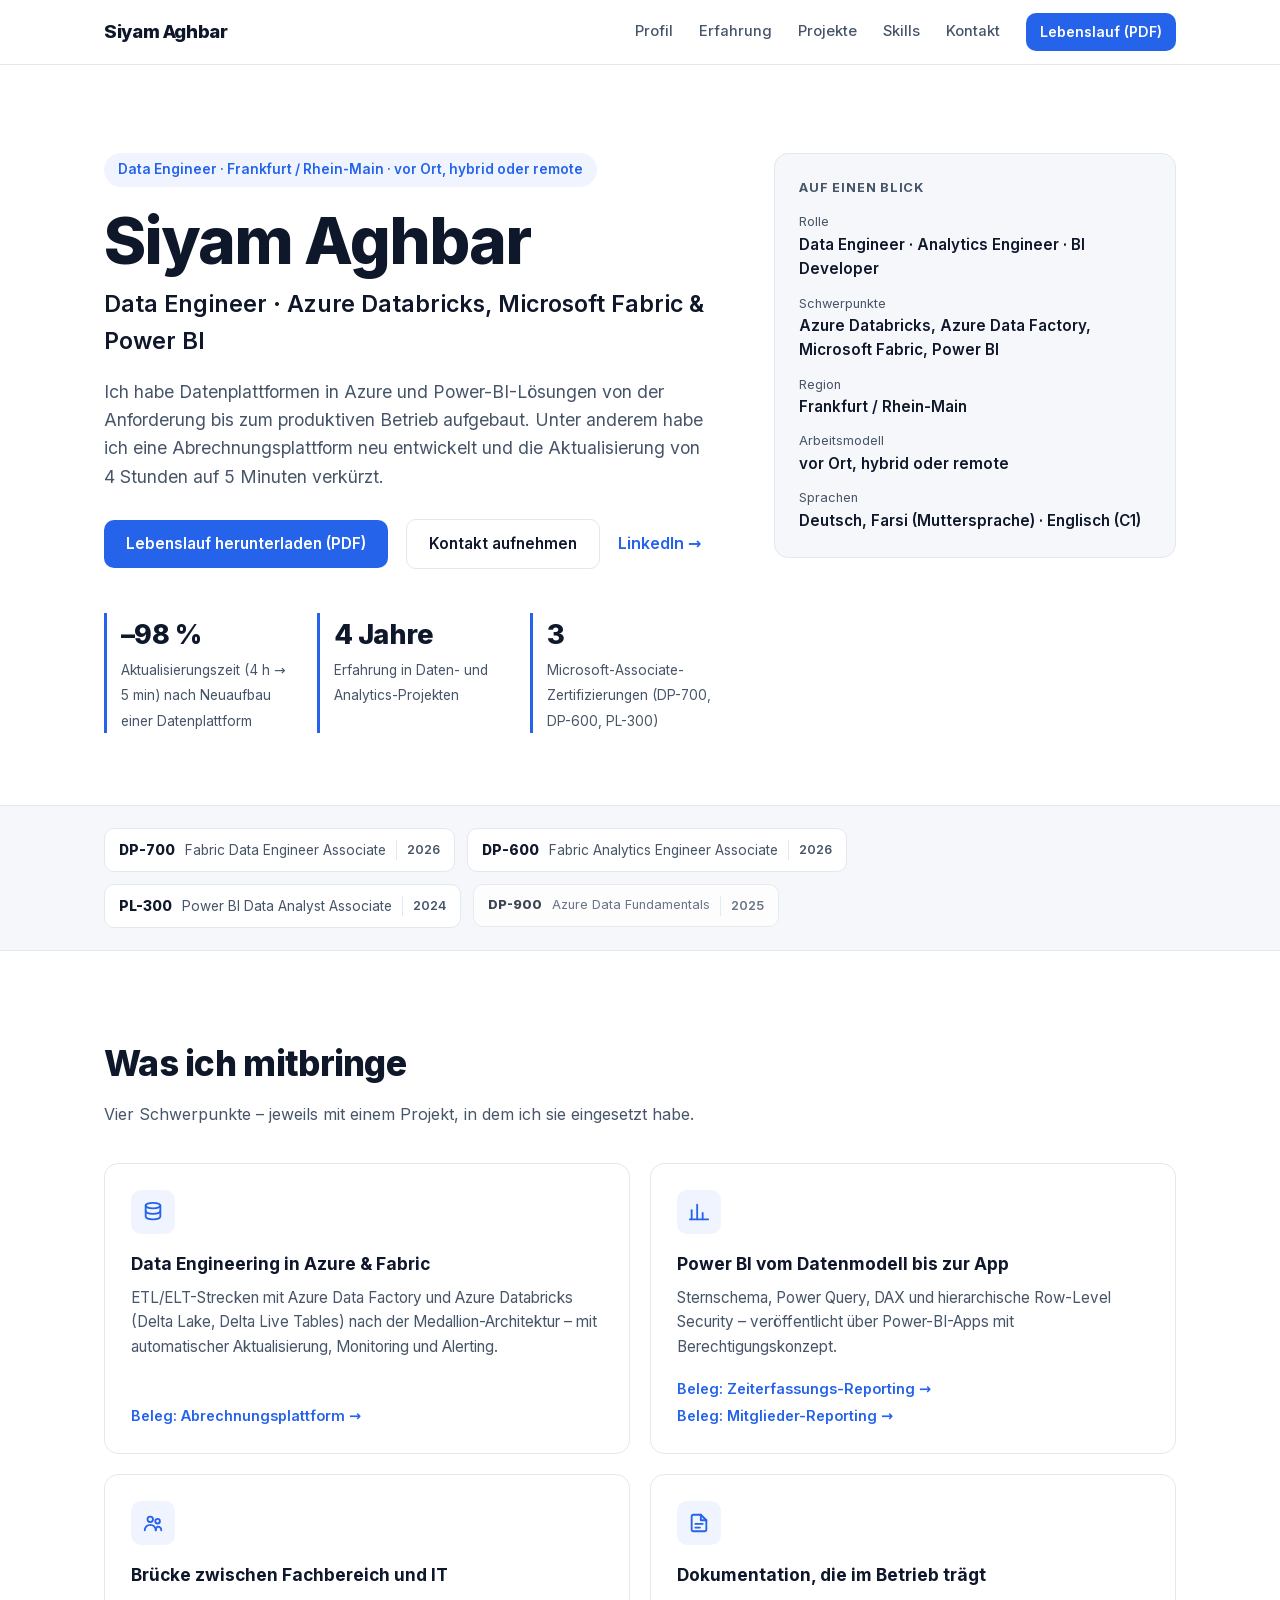
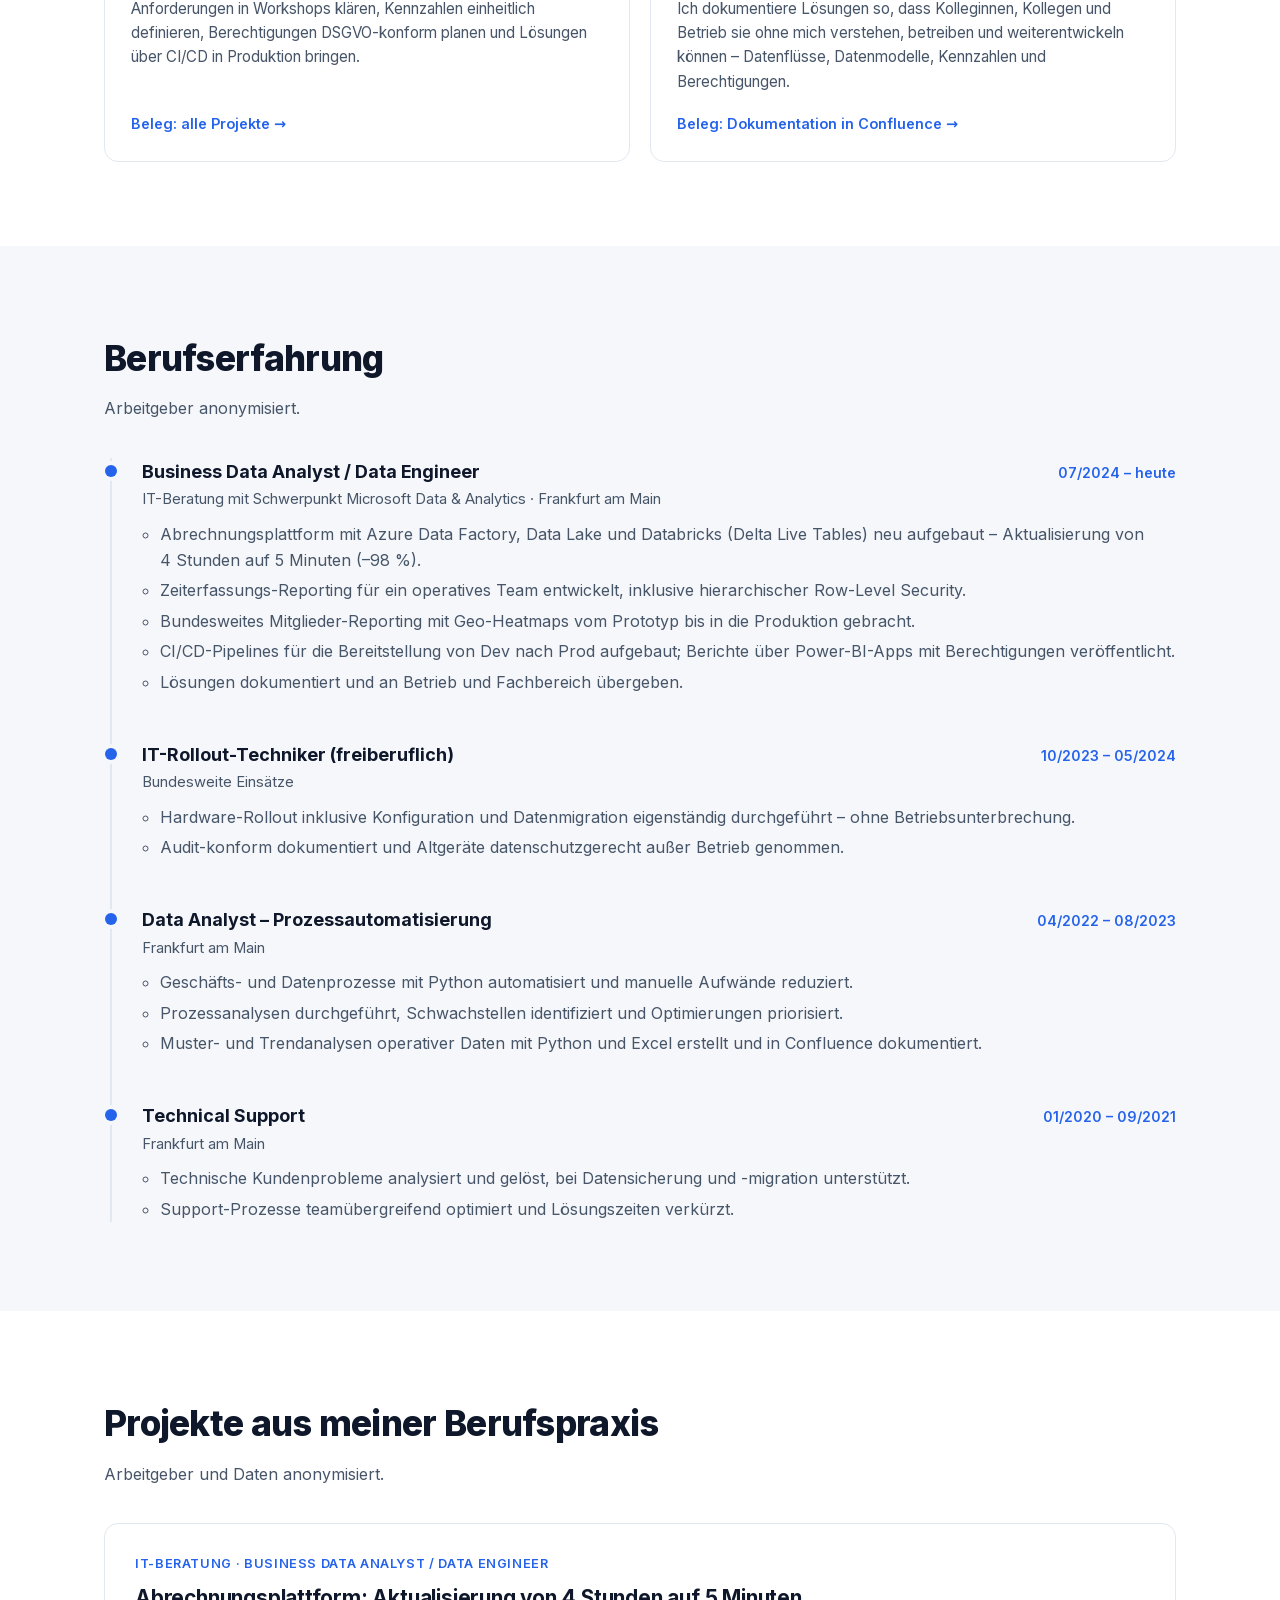
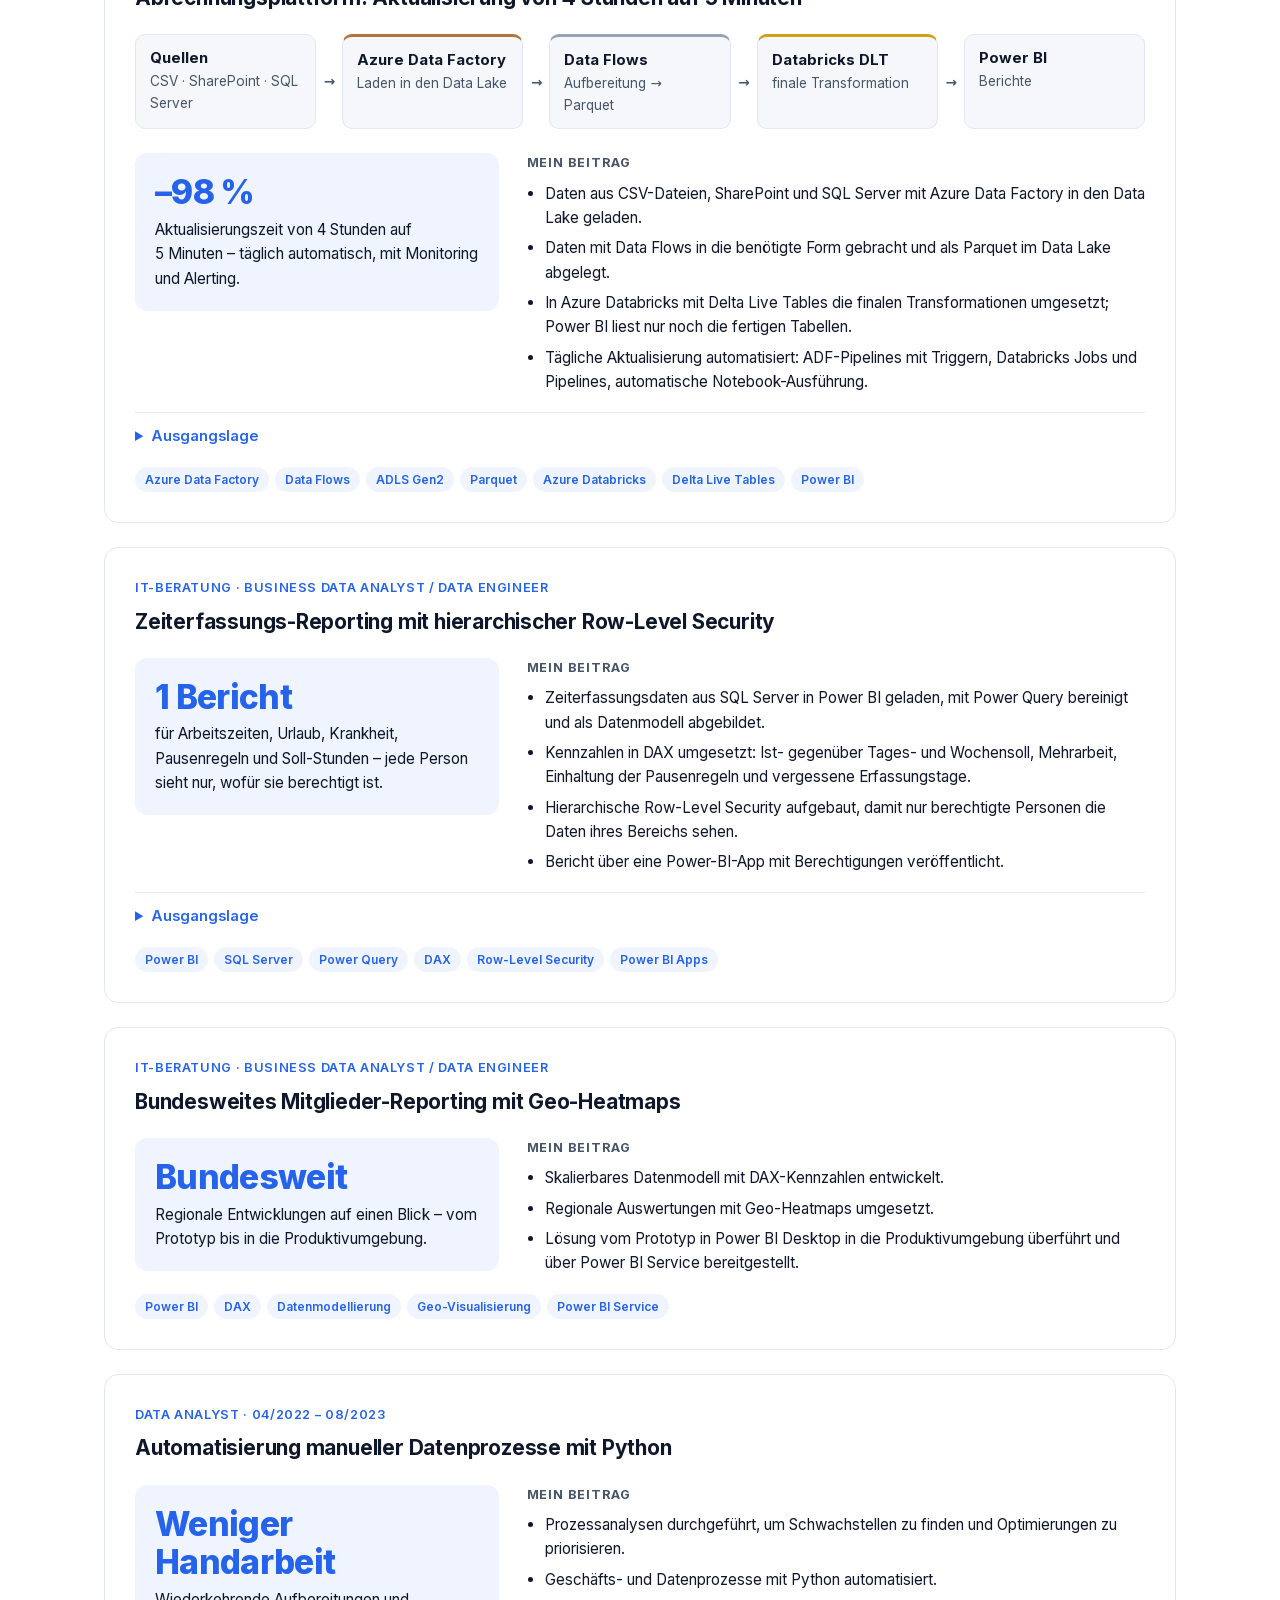
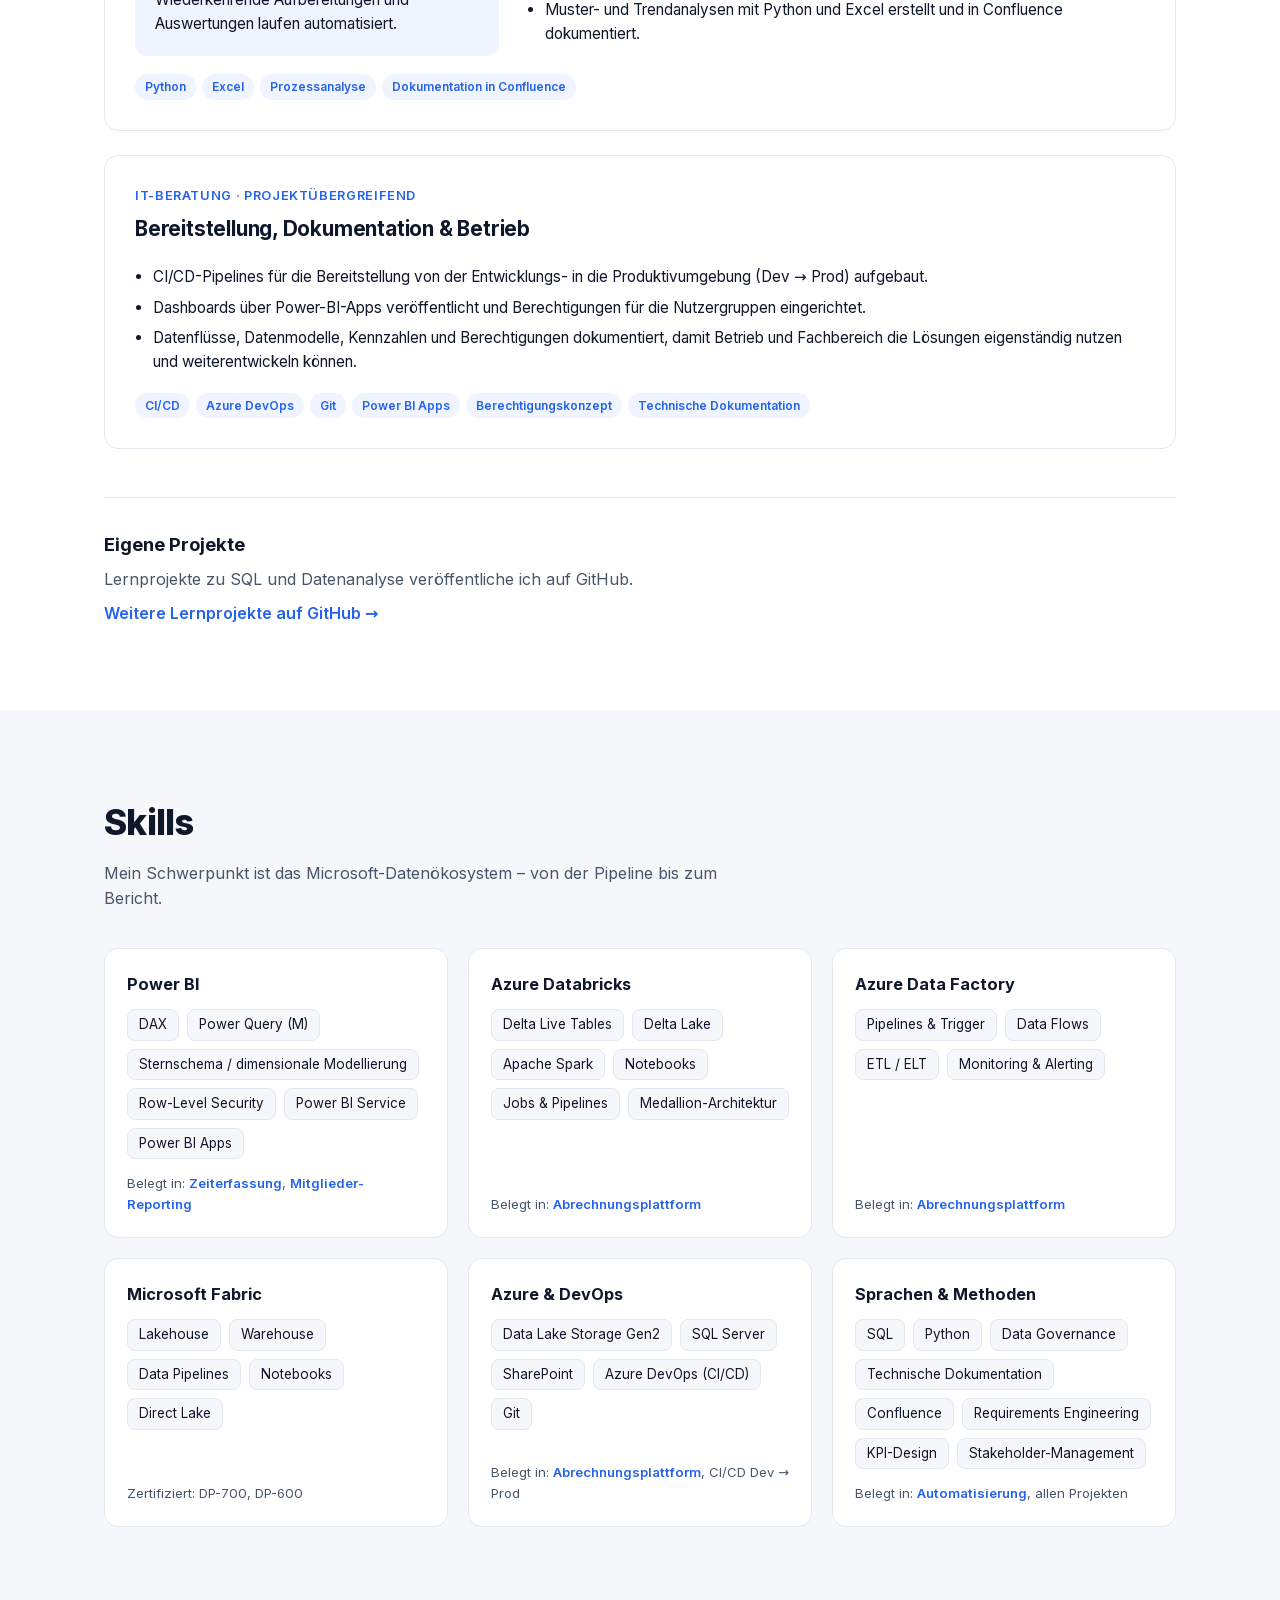
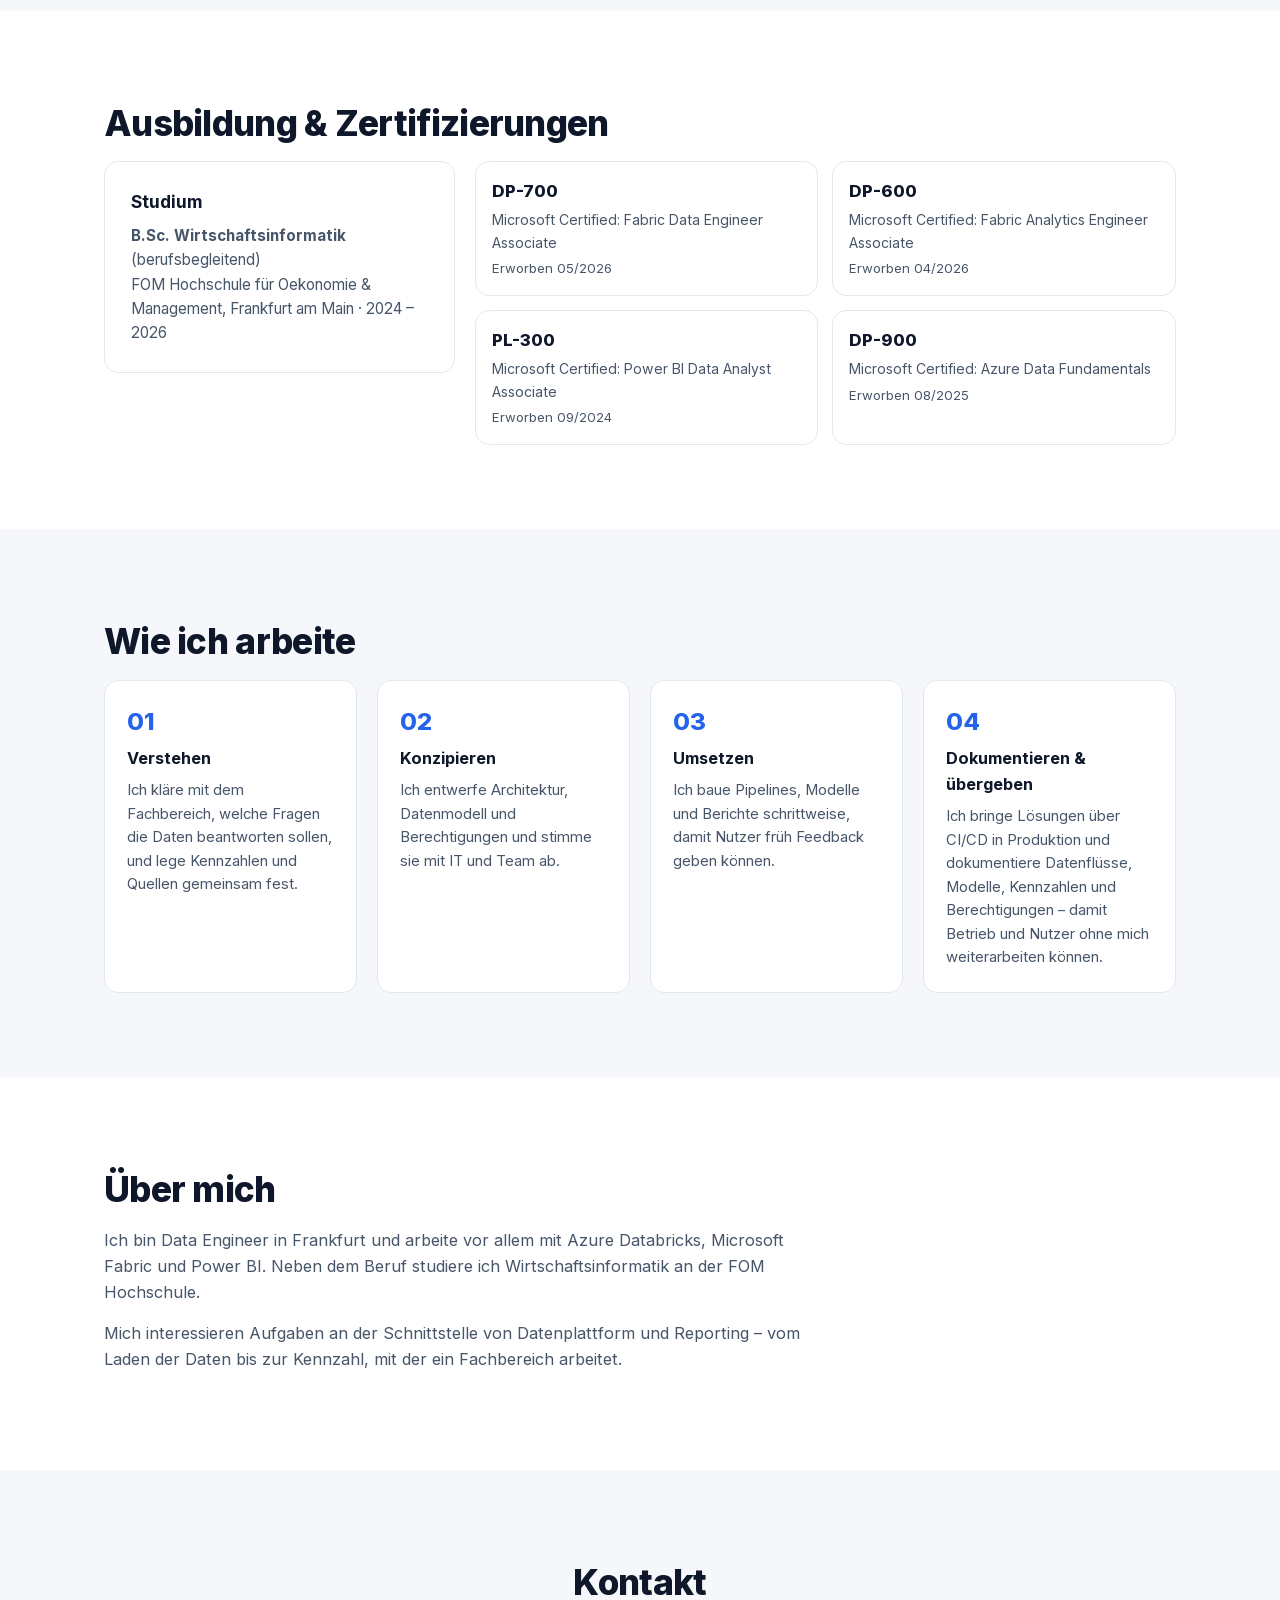
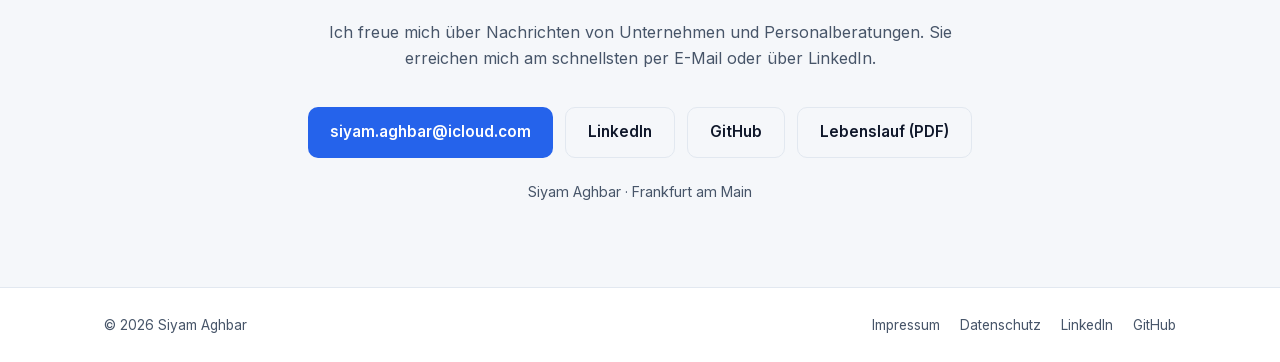
==== commit 1fee3dd1: "Zertifikate nach Nachweisen korrigieren - AZ-900 durch DP-900 (Azure Data Fundamentals) ersetzt - Er" ====
--- a/index.html
+++ b/index.html
@@ -47,7 +47,7 @@
       { "@type": "EducationalOccupationalCredential", "name": "Microsoft Certified: Fabric Data Engineer Associate (DP-700)", "credentialCategory": "certification", "recognizedBy": { "@type": "Organization", "name": "Microsoft" } },
       { "@type": "EducationalOccupationalCredential", "name": "Microsoft Certified: Fabric Analytics Engineer Associate (DP-600)", "credentialCategory": "certification", "recognizedBy": { "@type": "Organization", "name": "Microsoft" } },
       { "@type": "EducationalOccupationalCredential", "name": "Microsoft Certified: Power BI Data Analyst Associate (PL-300)", "credentialCategory": "certification", "recognizedBy": { "@type": "Organization", "name": "Microsoft" } },
-      { "@type": "EducationalOccupationalCredential", "name": "Microsoft Certified: Azure Fundamentals (AZ-900)", "credentialCategory": "certification", "recognizedBy": { "@type": "Organization", "name": "Microsoft" } }
+      { "@type": "EducationalOccupationalCredential", "name": "Microsoft Certified: Azure Data Fundamentals (DP-900)", "credentialCategory": "certification", "recognizedBy": { "@type": "Organization", "name": "Microsoft" } }
     ]
   }
   </script>
@@ -125,10 +125,10 @@
       <div class="container">
         <h2 id="zertifikate-titel" class="visually-hidden">Microsoft-Zertifizierungen</h2>
         <ul class="cert-list">
-          <li><a class="cert-badge" href="#ausbildung"><span class="code">DP-700</span><span>Fabric Data Engineer Associate</span></a></li>
-          <li><a class="cert-badge" href="#ausbildung"><span class="code">DP-600</span><span>Fabric Analytics Engineer Associate</span></a></li>
-          <li><a class="cert-badge" href="#ausbildung"><span class="code">PL-300</span><span>Power BI Data Analyst Associate</span></a></li>
-          <li><a class="cert-badge minor" href="#ausbildung"><span class="code">AZ-900</span><span>Azure Fundamentals</span></a></li>
+          <li><a class="cert-badge" href="#ausbildung"><span class="code">DP-700</span><span>Fabric Data Engineer Associate</span><span class="cert-year">2026</span></a></li>
+          <li><a class="cert-badge" href="#ausbildung"><span class="code">DP-600</span><span>Fabric Analytics Engineer Associate</span><span class="cert-year">2026</span></a></li>
+          <li><a class="cert-badge" href="#ausbildung"><span class="code">PL-300</span><span>Power BI Data Analyst Associate</span><span class="cert-year">2024</span></a></li>
+          <li><a class="cert-badge minor" href="#ausbildung"><span class="code">DP-900</span><span>Azure Data Fundamentals</span><span class="cert-year">2025</span></a></li>
         </ul>
       </div>
     </section>
@@ -437,10 +437,10 @@
             <p><strong>B.Sc. Wirtschaftsinformatik</strong> (berufsbegleitend)<br>FOM Hochschule für Oekonomie &amp; Management, Frankfurt am Main · 2024 – 2026</p>
           </div>
           <div class="certs">
-            <div class="cert"><span class="code">DP-700</span><span>Microsoft Certified: Fabric Data Engineer Associate</span></div>
-            <div class="cert"><span class="code">DP-600</span><span>Microsoft Certified: Fabric Analytics Engineer Associate</span></div>
-            <div class="cert"><span class="code">PL-300</span><span>Microsoft Certified: Power BI Data Analyst Associate</span></div>
-            <div class="cert"><span class="code">AZ-900</span><span>Microsoft Certified: Azure Fundamentals</span></div>
+            <div class="cert"><span class="code">DP-700</span><span>Microsoft Certified: Fabric Data Engineer Associate</span><span class="cert-date">Erworben 05/2026</span></div>
+            <div class="cert"><span class="code">DP-600</span><span>Microsoft Certified: Fabric Analytics Engineer Associate</span><span class="cert-date">Erworben 04/2026</span></div>
+            <div class="cert"><span class="code">PL-300</span><span>Microsoft Certified: Power BI Data Analyst Associate</span><span class="cert-date">Erworben 09/2024</span></div>
+            <div class="cert"><span class="code">DP-900</span><span>Microsoft Certified: Azure Data Fundamentals</span><span class="cert-date">Erworben 08/2025</span></div>
           </div>
         </div>
       </div>
--- a/style.css
+++ b/style.css
@@ -315,3 +315,8 @@
   .hero-actions .btn { width: 100%; }
   .nav-menu { padding: 8px 16px 18px; }
 }
+
+/* Zertifikate: Jahr, Verifizierung */
+.cert-badge .code, .cert-year { white-space: nowrap; }
+.cert-year { font-size: 0.78rem; font-weight: 600; color: var(--muted); border-left: 1px solid var(--border); padding-left: 10px; }
+.cert-date { font-size: 0.82rem; }
